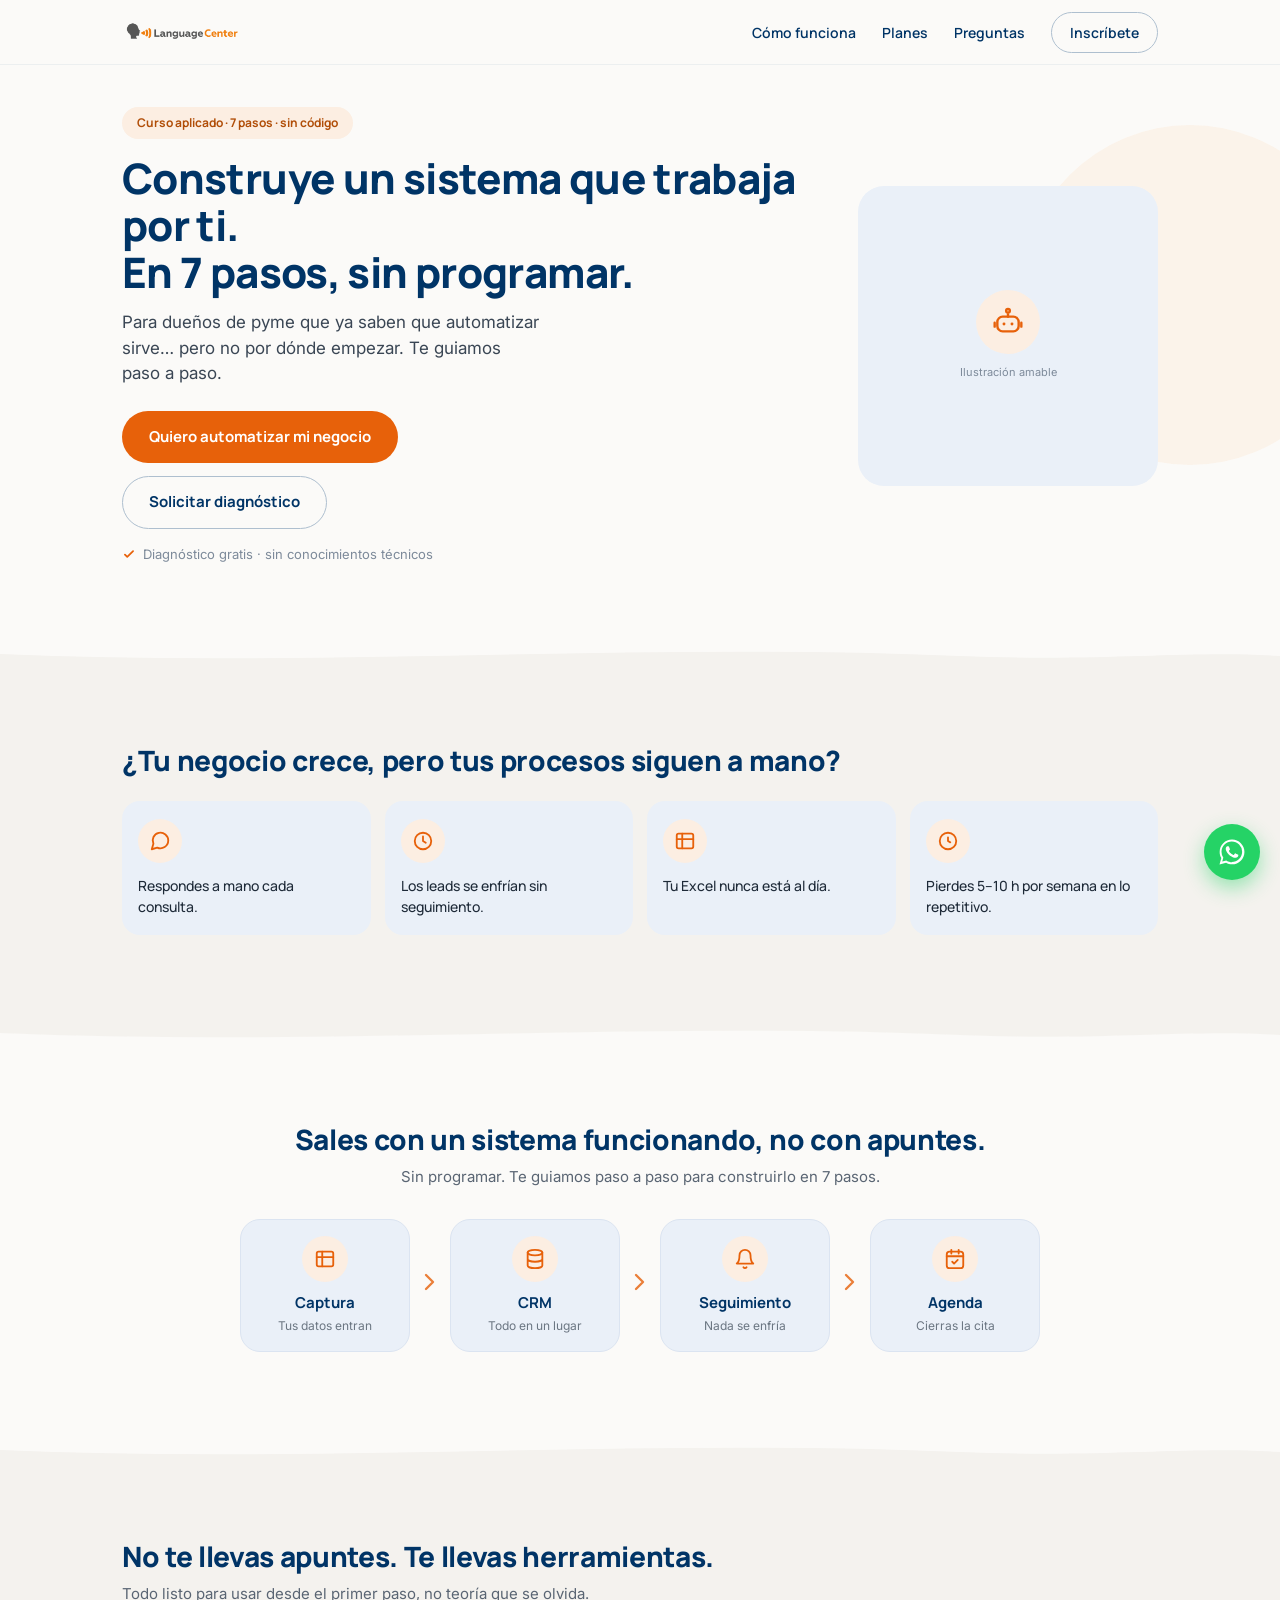
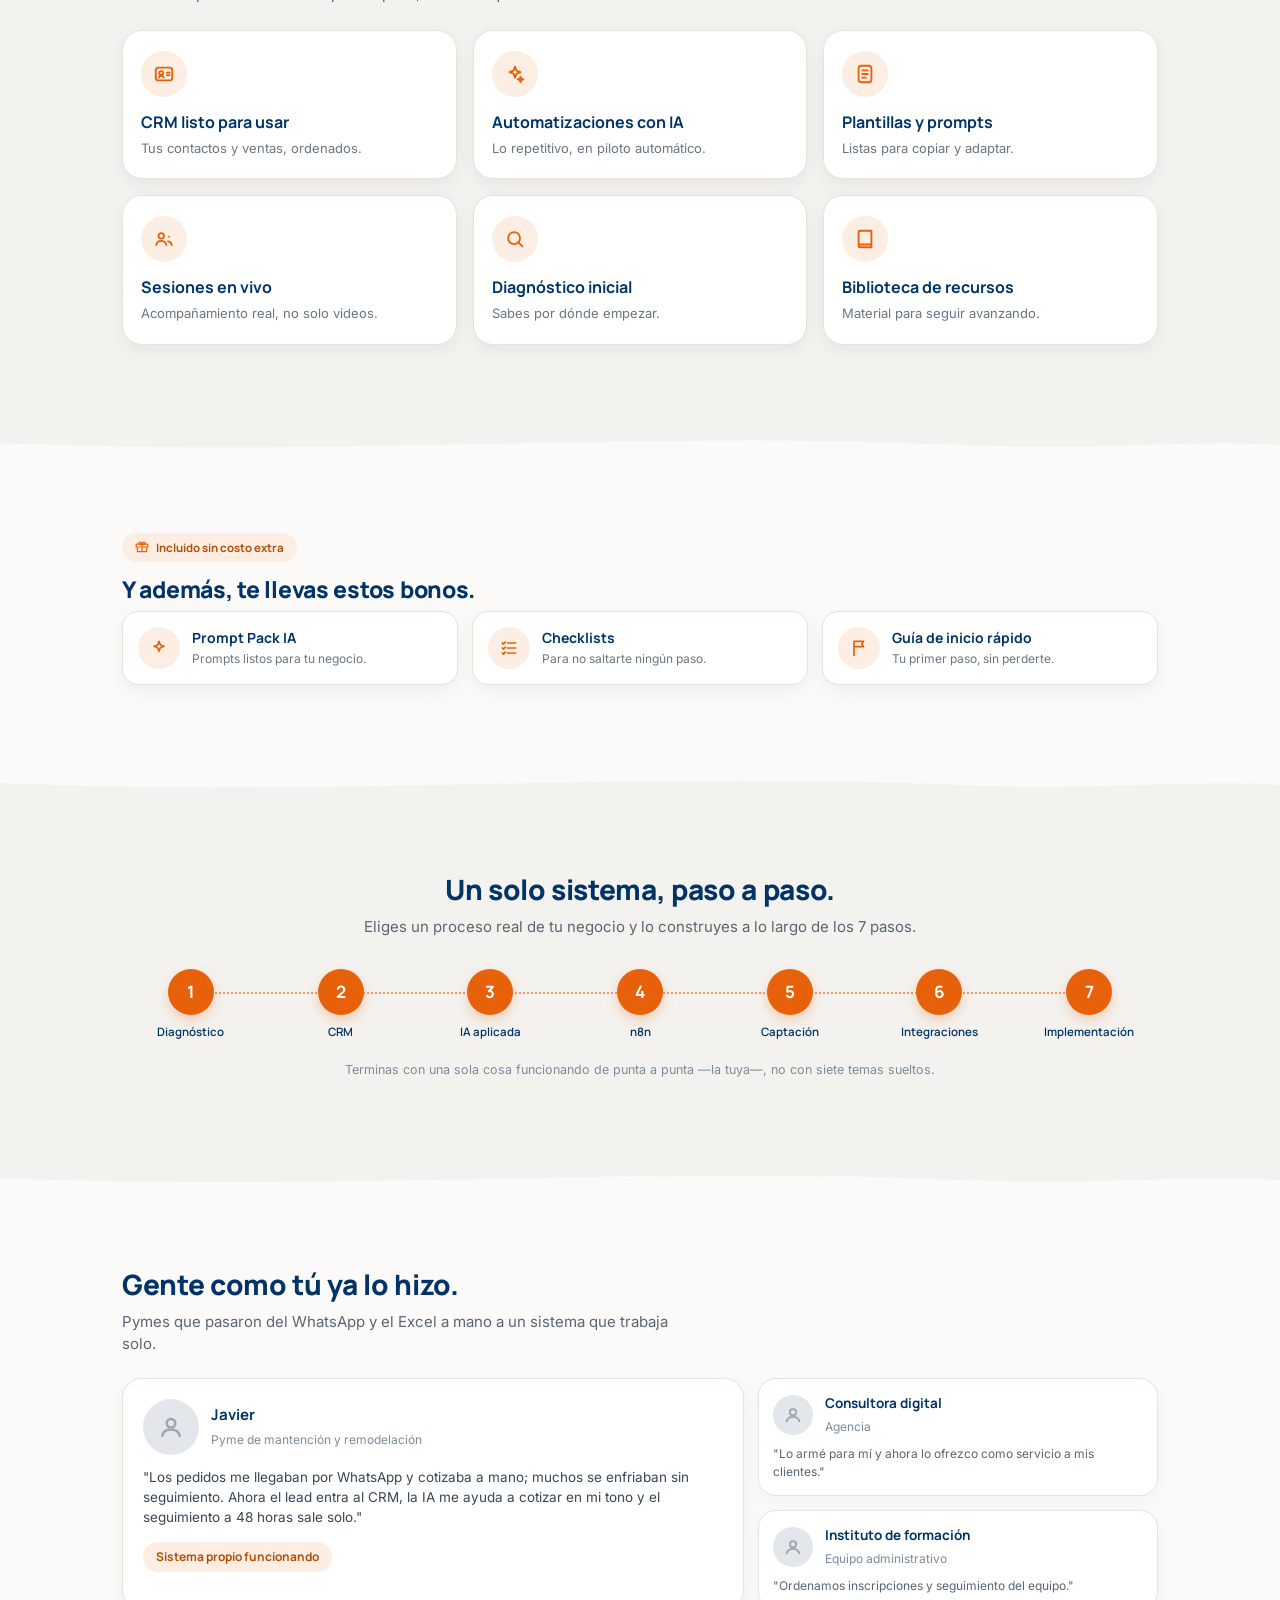
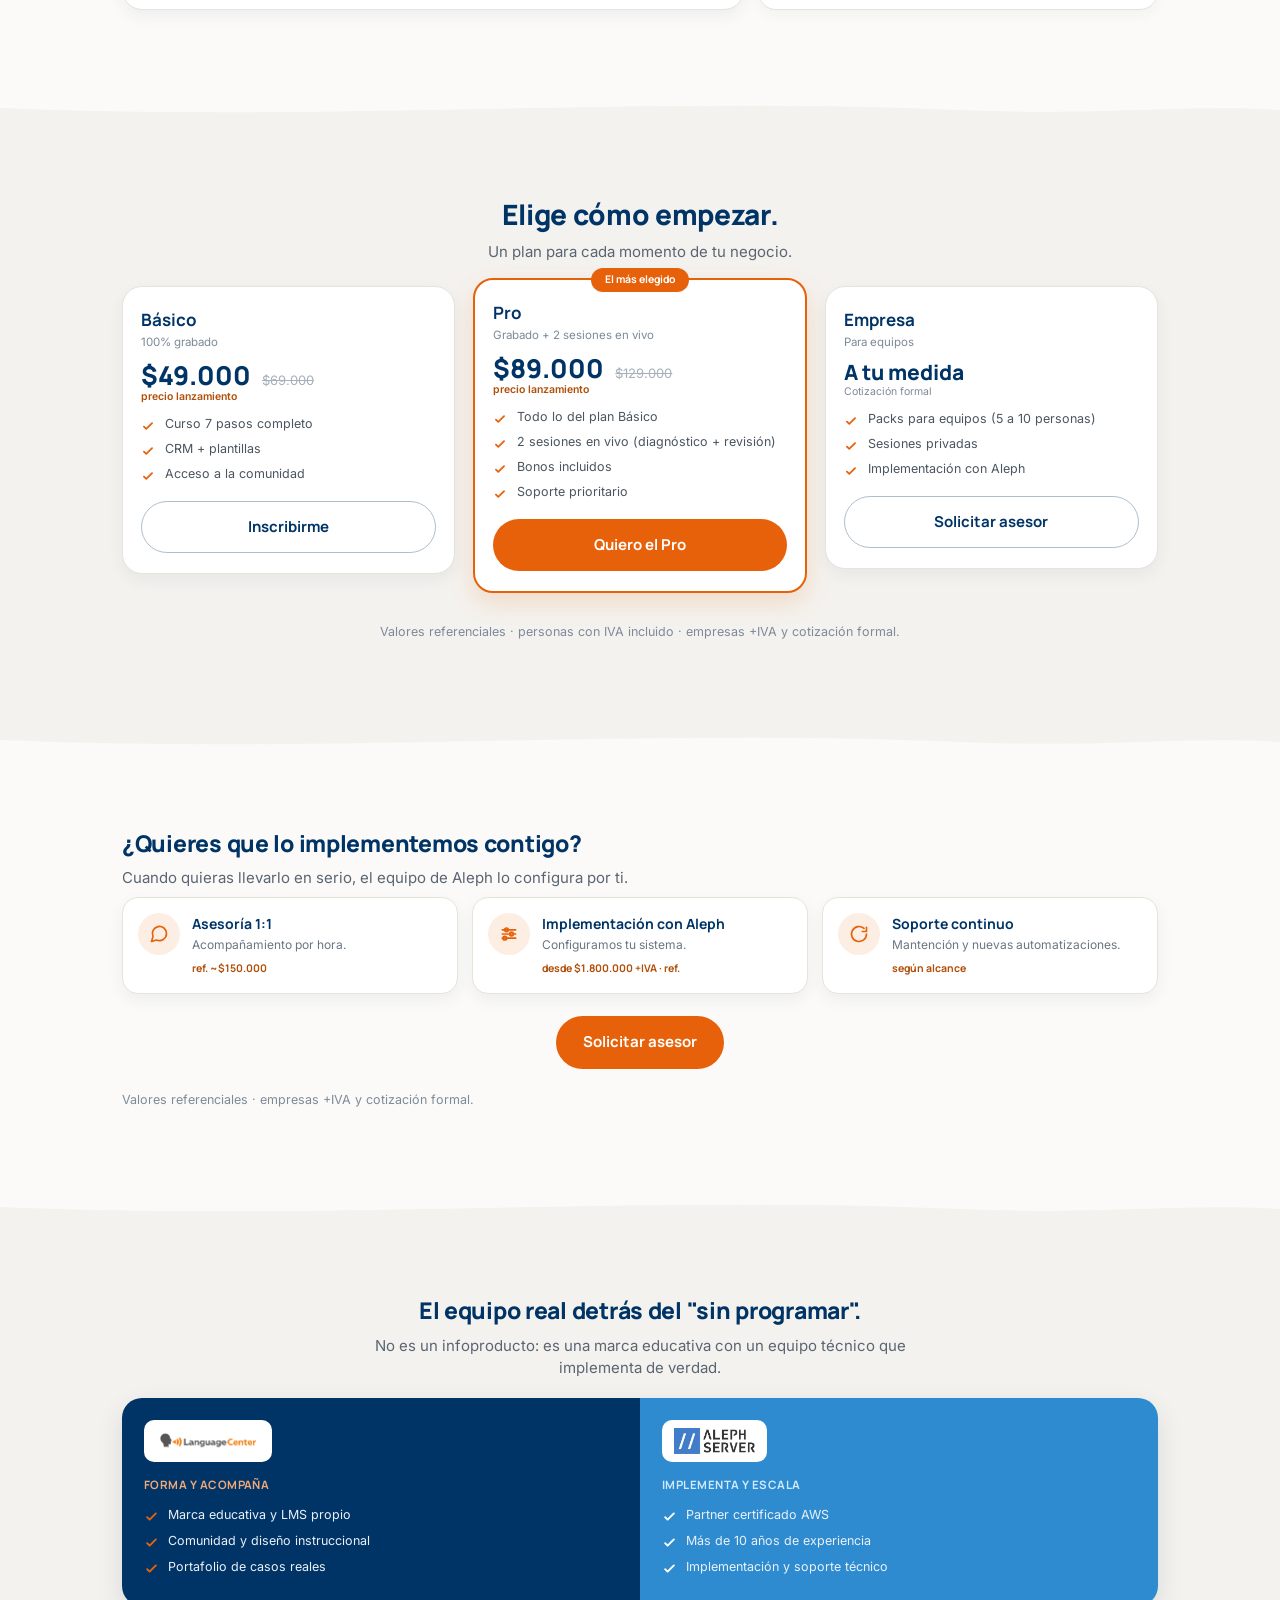
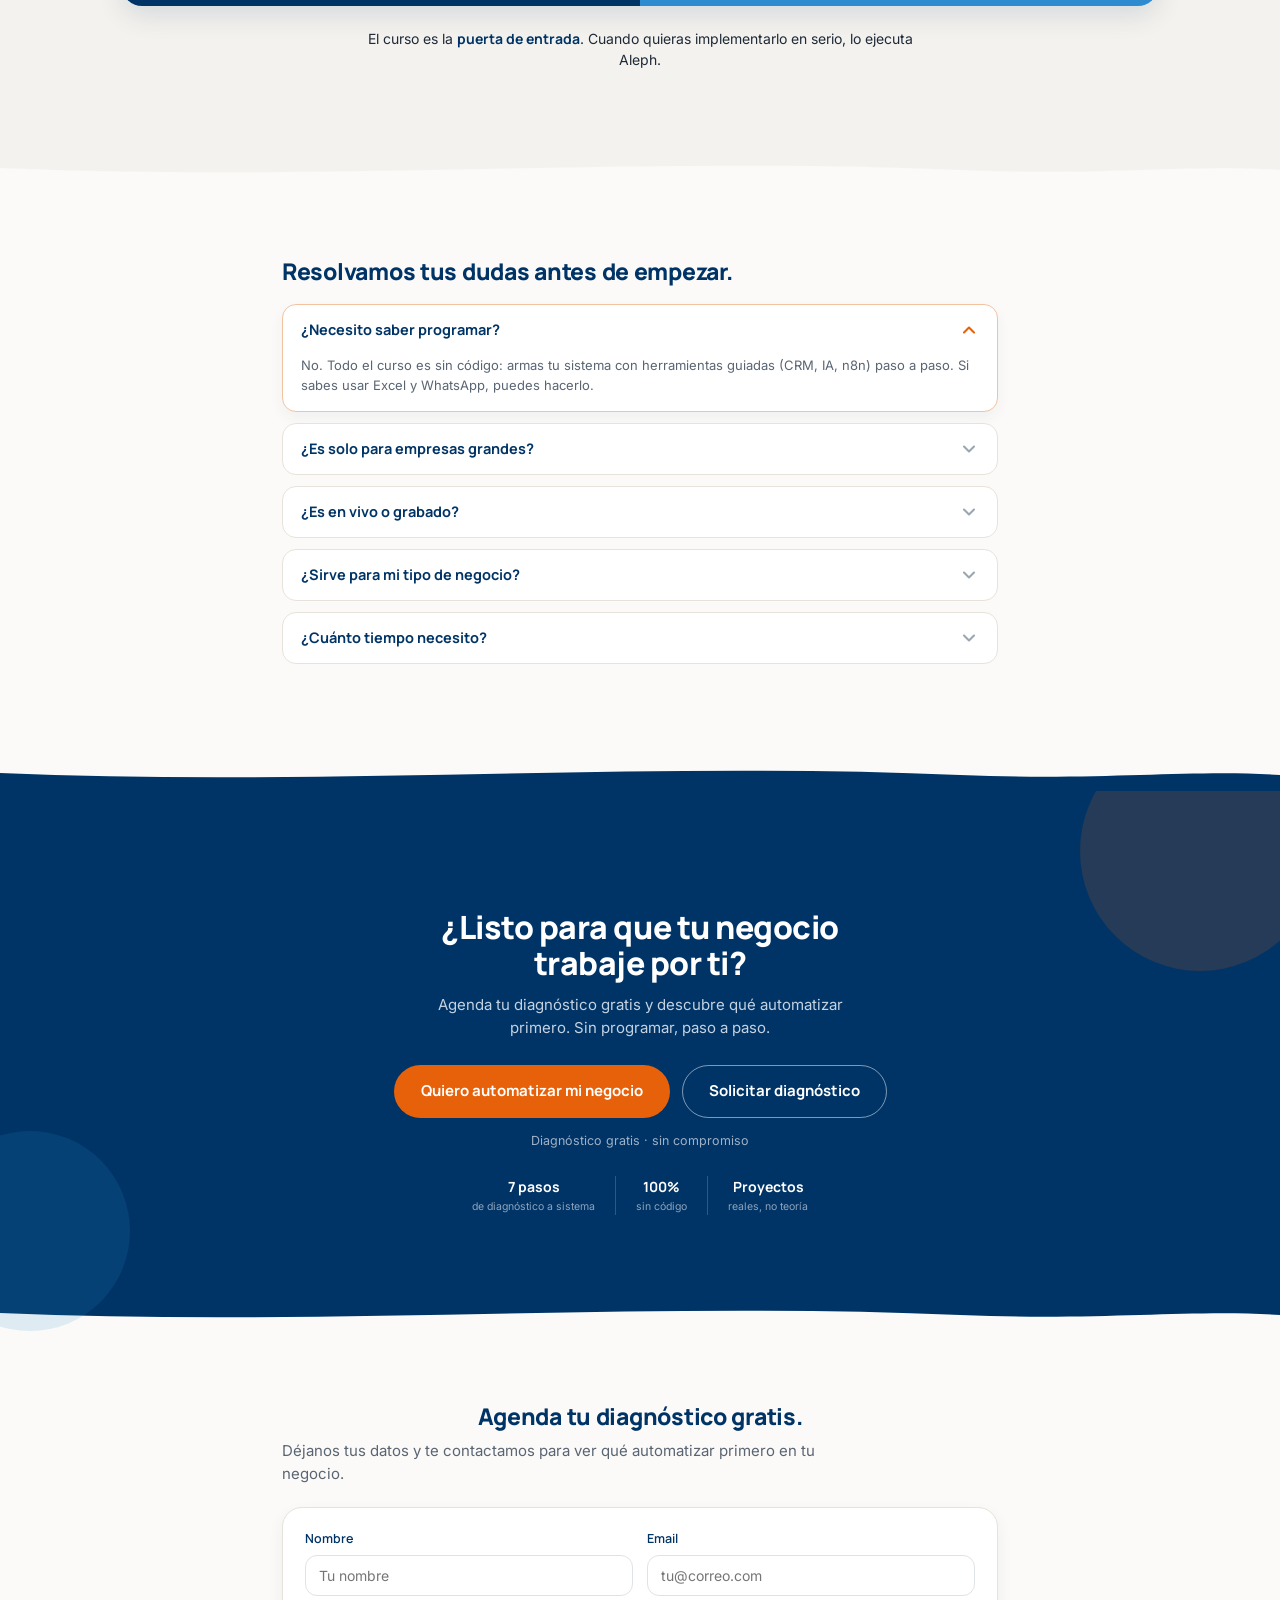
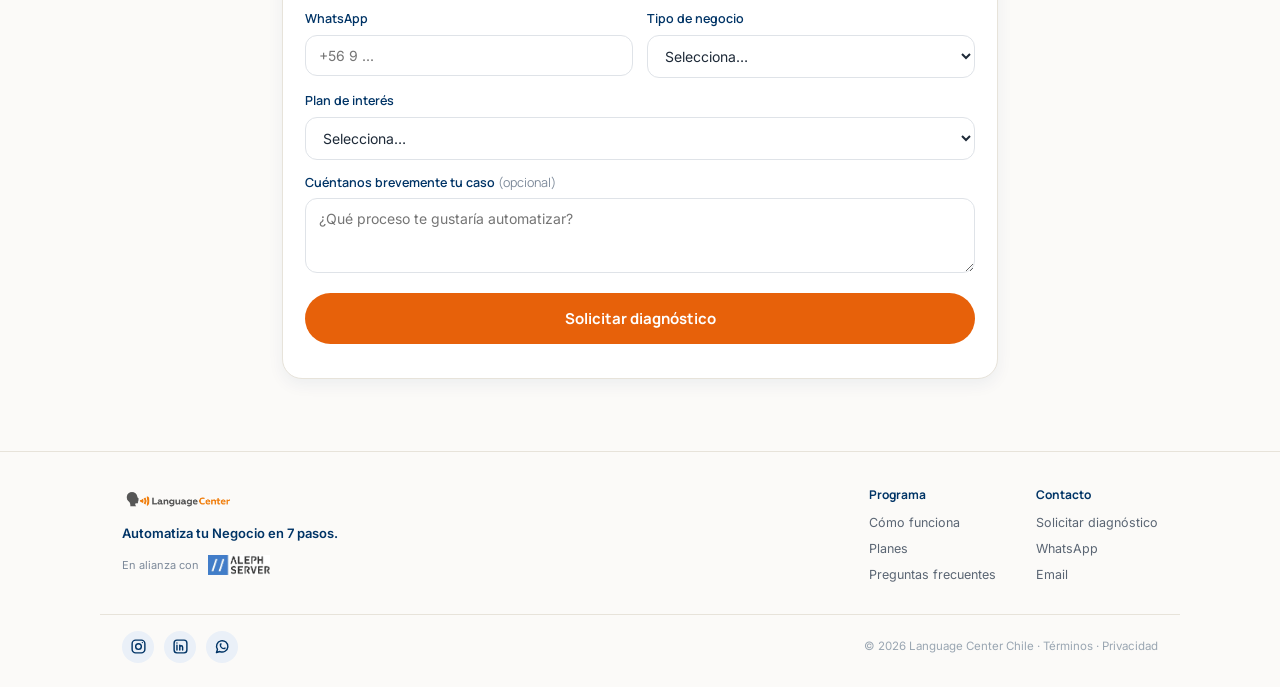
==== index.html @ 4aa6c547 "feat: add lcc automation course landing page Adds all required files for the static GitHub Pages-com" ====
<!DOCTYPE html>
<html lang="es">
<head>
<meta charset="UTF-8">
<meta name="viewport" content="width=device-width, initial-scale=1.0">
<title>Automatiza tu Negocio en 7 pasos · Language Center Chile</title>
<meta name="description" content="Construye un sistema que trabaja por ti. En 7 pasos, sin programar. Curso aplicado de automatización para dueños de pyme, en alianza con Aleph Server.">
<link rel="preconnect" href="https://fonts.googleapis.com">
<link rel="preconnect" href="https://fonts.gstatic.com" crossorigin>
<link href="https://fonts.googleapis.com/css2?family=Manrope:wght@500;600;700;800&family=Inter:wght@400;500;600&display=swap" rel="stylesheet">
<link rel="stylesheet" href="styles.css">
</head>
<body>

<!-- ============ HEADER / NAV ============ -->
<header class="site-header" id="inicio">
  <div class="container nav">
    <a class="nav__logo" href="#inicio" aria-label="Language Center Chile - inicio">
      <img src="assets/logo-lc.png" alt="Language Center Chile">
    </a>
    <button class="nav__toggle" aria-label="Abrir menú" aria-expanded="false" aria-controls="nav-menu">
      <span></span><span></span><span></span>
    </button>
    <nav class="nav__menu" id="nav-menu">
      <a href="#como-funciona">Cómo funciona</a>
      <a href="#planes">Planes</a>
      <a href="#faq">Preguntas</a>
      <a class="btn btn--ghost btn--sm" href="#diagnostico">Inscríbete</a>
    </nav>
  </div>
</header>

<main>

<!-- ============ HERO ============ -->
<section class="hero">
  <span class="blob blob--hero" aria-hidden="true"></span>
  <div class="container hero__grid">
    <div class="hero__copy">
      <span class="eyebrow">Curso aplicado · 7 pasos · sin código</span>
      <h1>Construye un sistema que trabaja por ti.<br>En 7 pasos, sin programar.</h1>
      <p class="lead">Para dueños de pyme que ya saben que automatizar sirve… pero no por dónde empezar. Te guiamos paso a paso.</p>
      <div class="hero__cta">
        <a class="btn btn--primary" href="#diagnostico">Quiero automatizar mi negocio</a>
        <a class="btn btn--ghost" href="#diagnostico">Solicitar diagnóstico</a>
      </div>
      <p class="microcopy"><svg class="ico-check" viewBox="0 0 24 24" aria-hidden="true"><path d="M5 13l4 4L19 7"/></svg>Diagnóstico gratis · sin conocimientos técnicos</p>
    </div>
    <div class="hero__media" aria-hidden="true">
      <div class="hero__illu">
        <span class="hero__illu-ico">
          <svg viewBox="0 0 24 24"><rect x="4" y="8" width="16" height="11" rx="4"/><path d="M12 8V5M12 5a1.4 1.4 0 1 0 0-2.8A1.4 1.4 0 0 0 12 5Z"/><circle cx="9" cy="13.5" r="1.1"/><circle cx="15" cy="13.5" r="1.1"/><path d="M2 12.5v3M22 12.5v3"/></svg>
        </span>
        <span class="hero__illu-label">Ilustración amable</span>
      </div>
    </div>
  </div>
  <div class="wave"><svg viewBox="0 0 1440 44" preserveAspectRatio="none" aria-hidden="true"><path d="M0,26 C360,40 720,14 1080,28 C1240,34 1340,22 1440,28 L1440,44 L0,44 Z" fill="var(--sand)"/></svg></div>
</section>

<!-- ============ DOLOR ============ -->
<section class="section section--sand">
  <div class="container">
    <h2 class="section__title">¿Tu negocio crece, pero tus procesos siguen a mano?</h2>
    <div class="pain-grid">
      <article class="pain-card"><span class="ico-circle"><svg viewBox="0 0 24 24"><path d="M21 11.5a8.5 8.5 0 0 1-12 7.7L3 21l1.8-6A8.5 8.5 0 1 1 21 11.5Z"/></svg></span><p>Respondes a mano cada consulta.</p></article>
      <article class="pain-card"><span class="ico-circle"><svg viewBox="0 0 24 24"><circle cx="12" cy="12" r="9"/><path d="M12 7v5l3 2"/></svg></span><p>Los leads se enfrían sin seguimiento.</p></article>
      <article class="pain-card"><span class="ico-circle"><svg viewBox="0 0 24 24"><rect x="3" y="4" width="18" height="16" rx="2"/><path d="M3 10h18M9 4v16"/></svg></span><p>Tu Excel nunca está al día.</p></article>
      <article class="pain-card"><span class="ico-circle"><svg viewBox="0 0 24 24"><circle cx="12" cy="12" r="9"/><path d="M12 8v4l2.5 1.5"/></svg></span><p>Pierdes 5–10 h por semana en lo repetitivo.</p></article>
    </div>
  </div>
  <div class="wave"><svg viewBox="0 0 1440 44" preserveAspectRatio="none" aria-hidden="true"><path d="M0,26 C360,40 720,14 1080,28 C1240,34 1340,22 1440,28 L1440,44 L0,44 Z" fill="var(--cream)"/></svg></div>
</section>

<!-- ============ SOLUCION ============ -->
<section class="section section--cream center" id="como-funciona">
  <div class="container">
    <h2 class="section__title">Sales con un sistema funcionando, no con apuntes.</h2>
    <p class="section__sub">Sin programar. Te guiamos paso a paso para construirlo en 7 pasos.</p>
    <ol class="flow">
      <li class="flow__node"><span class="ico-circle"><svg viewBox="0 0 24 24"><rect x="3" y="4" width="18" height="16" rx="2"/><path d="M3 10h18M9 4v16"/></svg></span><span class="flow__nm">Captura</span><span class="flow__ds">Tus datos entran</span></li>
      <li class="flow__arrow" aria-hidden="true"><svg viewBox="0 0 24 24"><path d="M8 5l7 7-7 7"/></svg></li>
      <li class="flow__node"><span class="ico-circle"><svg viewBox="0 0 24 24"><ellipse cx="12" cy="5" rx="8" ry="3"/><path d="M4 5v14c0 1.7 3.6 3 8 3s8-1.3 8-3V5M4 12c0 1.7 3.6 3 8 3s8-1.3 8-3"/></svg></span><span class="flow__nm">CRM</span><span class="flow__ds">Todo en un lugar</span></li>
      <li class="flow__arrow" aria-hidden="true"><svg viewBox="0 0 24 24"><path d="M8 5l7 7-7 7"/></svg></li>
      <li class="flow__node"><span class="ico-circle"><svg viewBox="0 0 24 24"><path d="M18 8a6 6 0 0 0-12 0c0 7-3 9-3 9h18s-3-2-3-9M13.7 21a2 2 0 0 1-3.4 0"/></svg></span><span class="flow__nm">Seguimiento</span><span class="flow__ds">Nada se enfría</span></li>
      <li class="flow__arrow" aria-hidden="true"><svg viewBox="0 0 24 24"><path d="M8 5l7 7-7 7"/></svg></li>
      <li class="flow__node"><span class="ico-circle"><svg viewBox="0 0 24 24"><rect x="3" y="4" width="18" height="18" rx="3"/><path d="M3 9h18M8 2v4M16 2v4M9 15l2 2 4-4"/></svg></span><span class="flow__nm">Agenda</span><span class="flow__ds">Cierras la cita</span></li>
    </ol>
  </div>
  <div class="wave"><svg viewBox="0 0 1440 44" preserveAspectRatio="none" aria-hidden="true"><path d="M0,26 C360,40 720,14 1080,28 C1240,34 1340,22 1440,28 L1440,44 L0,44 Z" fill="var(--sand)"/></svg></div>
</section>

<!-- ============ QUE RECIBES ============ -->
<section class="section section--sand">
  <div class="container">
    <h2 class="section__title">No te llevas apuntes. Te llevas herramientas.</h2>
    <p class="section__sub">Todo listo para usar desde el primer paso, no teoría que se olvida.</p>
    <div class="cards-3">
      <article class="card"><span class="ico-circle"><svg viewBox="0 0 24 24"><rect x="3" y="5" width="18" height="14" rx="3"/><circle cx="9" cy="11" r="2.2"/><path d="M6.2 16c.4-1.4 1.6-2.1 2.8-2.1s2.4.7 2.8 2.1M15 10.5h3.2M15 13.2h3.2"/></svg></span><h3>CRM listo para usar</h3><p>Tus contactos y ventas, ordenados.</p></article>
      <article class="card"><span class="ico-circle"><svg viewBox="0 0 24 24"><path d="M12 4l1.6 4.4L18 10l-4.4 1.6L12 16l-1.6-4.4L6 10l4.4-1.6z"/><path d="M18 15l.8 2L21 17.8l-2.2.8L18 21l-.8-2.4L15 17.8l2.2-.8z"/></svg></span><h3>Automatizaciones con IA</h3><p>Lo repetitivo, en piloto automático.</p></article>
      <article class="card"><span class="ico-circle"><svg viewBox="0 0 24 24"><rect x="5" y="3" width="14" height="18" rx="3"/><path d="M9 8h6M9 12h6M9 16h4"/></svg></span><h3>Plantillas y prompts</h3><p>Listas para copiar y adaptar.</p></article>
      <article class="card"><span class="ico-circle"><svg viewBox="0 0 24 24"><circle cx="9" cy="8.5" r="3"/><path d="M3.5 18.5c.6-3 3-4.5 5.5-4.5s4.9 1.5 5.5 4.5M17.5 9.5a2.2 2.2 0 1 0 0 0M16.5 14.6c2 .3 3.5 1.7 4 4"/></svg></span><h3>Sesiones en vivo</h3><p>Acompañamiento real, no solo videos.</p></article>
      <article class="card"><span class="ico-circle"><svg viewBox="0 0 24 24"><circle cx="11" cy="11" r="6.5"/><path d="M20 20l-4.2-4.2"/></svg></span><h3>Diagnóstico inicial</h3><p>Sabes por dónde empezar.</p></article>
      <article class="card"><span class="ico-circle"><svg viewBox="0 0 24 24"><path d="M5 4.5A1.5 1.5 0 0 1 6.5 3H19v15H6.5A1.5 1.5 0 0 0 5 19.5zM5 19.5A1.5 1.5 0 0 1 6.5 18H19v3H6.5A1.5 1.5 0 0 1 5 19.5z"/></svg></span><h3>Biblioteca de recursos</h3><p>Material para seguir avanzando.</p></article>
    </div>
  </div>
  <div class="wave"><svg viewBox="0 0 1440 44" preserveAspectRatio="none" aria-hidden="true"><path d="M0,26 C360,40 720,14 1080,28 C1240,34 1340,22 1440,28 L1440,44 L0,44 Z" fill="var(--cream)"/></svg></div>
</section>

<!-- ============ BONOS ============ -->
<section class="section section--cream">
  <div class="container">
    <span class="badge"><svg class="ico-gift" viewBox="0 0 24 24" aria-hidden="true"><path d="M20 12v8H4v-8M2 7h20v5H2zM12 7v13M12 7S10.8 3.5 8.8 3.5a2.1 2.1 0 0 0 0 4.5zM12 7s1.2-3.5 3.2-3.5a2.1 2.1 0 0 1 0 4.5z"/></svg>Incluido sin costo extra</span>
    <h2 class="section__title section__title--sm">Y además, te llevas estos bonos.</h2>
    <div class="bonus-grid">
      <article class="bonus"><span class="ico-circle ico-circle--sm"><svg viewBox="0 0 24 24"><path d="M12 4l1.6 4.4L18 10l-4.4 1.6L12 16l-1.6-4.4L6 10l4.4-1.6z"/></svg></span><div><h3>Prompt Pack IA</h3><p>Prompts listos para tu negocio.</p></div></article>
      <article class="bonus"><span class="ico-circle ico-circle--sm"><svg viewBox="0 0 24 24"><path d="M10 6h10M10 12h10M10 18h10M4 6l1.3 1.3L7.5 5M4 12l1.3 1.3L7.5 11M4 18l1.3 1.3L7.5 17"/></svg></span><div><h3>Checklists</h3><p>Para no saltarte ningún paso.</p></div></article>
      <article class="bonus"><span class="ico-circle ico-circle--sm"><svg viewBox="0 0 24 24"><path d="M6 21V4M6 4h11.5l-2.2 3.2 2.2 3.2H6"/></svg></span><div><h3>Guía de inicio rápido</h3><p>Tu primer paso, sin perderte.</p></div></article>
    </div>
  </div>
  <div class="wave"><svg viewBox="0 0 1440 44" preserveAspectRatio="none" aria-hidden="true"><path d="M0,26 C360,40 720,14 1080,28 C1240,34 1340,22 1440,28 L1440,44 L0,44 Z" fill="var(--sand)"/></svg></div>
</section>

<!-- ============ 7 PASOS ============ -->
<section class="section section--sand center">
  <div class="container">
    <h2 class="section__title">Un solo sistema, paso a paso.</h2>
    <p class="section__sub">Eliges un proceso real de tu negocio y lo construyes a lo largo de los 7 pasos.</p>
    <ol class="steps">
      <li class="step"><span class="step__num">1</span><span class="step__lbl">Diagnóstico</span></li>
      <li class="step"><span class="step__num">2</span><span class="step__lbl">CRM</span></li>
      <li class="step"><span class="step__num">3</span><span class="step__lbl">IA aplicada</span></li>
      <li class="step"><span class="step__num">4</span><span class="step__lbl">n8n</span></li>
      <li class="step"><span class="step__num">5</span><span class="step__lbl">Captación</span></li>
      <li class="step"><span class="step__num">6</span><span class="step__lbl">Integraciones</span></li>
      <li class="step"><span class="step__num">7</span><span class="step__lbl">Implementación</span></li>
    </ol>
    <p class="section__note">Terminas con una sola cosa funcionando de punta a punta —la tuya—, no con siete temas sueltos.</p>
  </div>
  <div class="wave"><svg viewBox="0 0 1440 44" preserveAspectRatio="none" aria-hidden="true"><path d="M0,26 C360,40 720,14 1080,28 C1240,34 1340,22 1440,28 L1440,44 L0,44 Z" fill="var(--cream)"/></svg></div>
</section>

<!-- ============ CASO REAL ============ -->
<section class="section section--cream">
  <div class="container">
    <h2 class="section__title">Gente como tú ya lo hizo.</h2>
    <p class="section__sub">Pymes que pasaron del WhatsApp y el Excel a mano a un sistema que trabaja solo.</p>
    <div class="case">
      <figure class="case__feat">
        <div class="case__head"><span class="avatar"><svg viewBox="0 0 24 24"><circle cx="12" cy="9" r="3.4"/><path d="M5 19c.8-3.2 3.6-5 7-5s6.2 1.8 7 5"/></svg></span><figcaption><strong>Javier</strong><span>Pyme de mantención y remodelación</span></figcaption></div>
        <blockquote>"Los pedidos me llegaban por WhatsApp y cotizaba a mano; muchos se enfriaban sin seguimiento. Ahora el lead entra al CRM, la IA me ayuda a cotizar en mi tono y el seguimiento a 48 horas sale solo."</blockquote>
        <span class="chip">Sistema propio funcionando</span>
      </figure>
      <div class="case__side">
        <figure class="case__tc"><div class="case__head"><span class="avatar avatar--sm"><svg viewBox="0 0 24 24"><circle cx="12" cy="9" r="3.4"/><path d="M5 19c.8-3.2 3.6-5 7-5s6.2 1.8 7 5"/></svg></span><figcaption><strong>Consultora digital</strong><span>Agencia</span></figcaption></div><blockquote>"Lo armé para mí y ahora lo ofrezco como servicio a mis clientes."</blockquote></figure>
        <figure class="case__tc"><div class="case__head"><span class="avatar avatar--sm"><svg viewBox="0 0 24 24"><circle cx="12" cy="9" r="3.4"/><path d="M5 19c.8-3.2 3.6-5 7-5s6.2 1.8 7 5"/></svg></span><figcaption><strong>Instituto de formación</strong><span>Equipo administrativo</span></figcaption></div><blockquote>"Ordenamos inscripciones y seguimiento del equipo."</blockquote></figure>
      </div>
    </div>
  </div>
  <div class="wave"><svg viewBox="0 0 1440 44" preserveAspectRatio="none" aria-hidden="true"><path d="M0,26 C360,40 720,14 1080,28 C1240,34 1340,22 1440,28 L1440,44 L0,44 Z" fill="var(--sand)"/></svg></div>
</section>

<!-- ============ PLANES ============ -->
<section class="section section--sand center" id="planes">
  <div class="container">
    <h2 class="section__title">Elige cómo empezar.</h2>
    <p class="section__sub">Un plan para cada momento de tu negocio.</p>
    <div class="plans">
      <article class="plan">
        <h3 class="plan__nm">Básico</h3><p class="plan__mod">100% grabado</p>
        <p class="plan__price">$49.000 <s>$69.000</s><small>precio lanzamiento</small></p>
        <ul class="plan__feats">
          <li>Curso 7 pasos completo</li><li>CRM + plantillas</li><li>Acceso a la comunidad</li>
        </ul>
        <a class="btn btn--ghost btn--block" href="#diagnostico">Inscribirme</a>
      </article>
      <article class="plan plan--pro">
        <span class="plan__promo">El más elegido</span>
        <h3 class="plan__nm">Pro</h3><p class="plan__mod">Grabado + 2 sesiones en vivo</p>
        <p class="plan__price">$89.000 <s>$129.000</s><small>precio lanzamiento</small></p>
        <ul class="plan__feats">
          <li>Todo lo del plan Básico</li><li>2 sesiones en vivo (diagnóstico + revisión)</li><li>Bonos incluidos</li><li>Soporte prioritario</li>
        </ul>
        <a class="btn btn--primary btn--block" href="#diagnostico">Quiero el Pro</a>
      </article>
      <article class="plan">
        <h3 class="plan__nm">Empresa</h3><p class="plan__mod">Para equipos</p>
        <p class="plan__price plan__price--custom">A tu medida<small>Cotización formal</small></p>
        <ul class="plan__feats">
          <li>Packs para equipos (5 a 10 personas)</li><li>Sesiones privadas</li><li>Implementación con Aleph</li>
        </ul>
        <a class="btn btn--ghost btn--block" href="#diagnostico">Solicitar asesor</a>
      </article>
    </div>
    <p class="section__note">Valores referenciales · personas con IVA incluido · empresas +IVA y cotización formal.</p>
  </div>
  <div class="wave"><svg viewBox="0 0 1440 44" preserveAspectRatio="none" aria-hidden="true"><path d="M0,26 C360,40 720,14 1080,28 C1240,34 1340,22 1440,28 L1440,44 L0,44 Z" fill="var(--cream)"/></svg></div>
</section>

<!-- ============ SERVICIOS / B2B ============ -->
<section class="section section--cream">
  <div class="container">
    <h2 class="section__title section__title--sm">¿Quieres que lo implementemos contigo?</h2>
    <p class="section__sub left">Cuando quieras llevarlo en serio, el equipo de Aleph lo configura por ti.</p>
    <div class="svc-grid">
      <article class="bonus"><span class="ico-circle ico-circle--sm"><svg viewBox="0 0 24 24"><path d="M21 11.5a8.5 8.5 0 0 1-12 7.7L3 21l1.8-6A8.5 8.5 0 1 1 21 11.5Z"/></svg></span><div><h3>Asesoría 1:1</h3><p>Acompañamiento por hora.</p><span class="price-ref">ref. ~$150.000</span></div></article>
      <article class="bonus"><span class="ico-circle ico-circle--sm"><svg viewBox="0 0 24 24"><path d="M4 7h16M4 12h16M4 17h16"/><circle cx="9" cy="7" r="2.2"/><circle cx="15" cy="12" r="2.2"/><circle cx="7" cy="17" r="2.2"/></svg></span><div><h3>Implementación con Aleph</h3><p>Configuramos tu sistema.</p><span class="price-ref">desde $1.800.000 +IVA · ref.</span></div></article>
      <article class="bonus"><span class="ico-circle ico-circle--sm"><svg viewBox="0 0 24 24"><path d="M21 12a9 9 0 1 1-3-6.7M21 4v5h-5"/></svg></span><div><h3>Soporte continuo</h3><p>Mantención y nuevas automatizaciones.</p><span class="price-ref">según alcance</span></div></article>
    </div>
    <div class="center"><a class="btn btn--primary" href="#diagnostico">Solicitar asesor</a></div>
    <p class="section__note">Valores referenciales · empresas +IVA y cotización formal.</p>
  </div>
  <div class="wave"><svg viewBox="0 0 1440 44" preserveAspectRatio="none" aria-hidden="true"><path d="M0,26 C360,40 720,14 1080,28 C1240,34 1340,22 1440,28 L1440,44 L0,44 Z" fill="var(--sand)"/></svg></div>
</section>

<!-- ============ RESPALDO ============ -->
<section class="section section--sand center">
  <div class="container">
    <h2 class="section__title section__title--sm">El equipo real detrás del "sin programar".</h2>
    <p class="section__sub">No es un infoproducto: es una marca educativa con un equipo técnico que implementa de verdad.</p>
    <div class="backers">
      <div class="backer backer--lcc">
        <span class="backer__chip"><img src="assets/logo-lc.png" alt="Language Center Chile"></span>
        <p class="backer__role">Forma y acompaña</p>
        <ul class="backer__list">
          <li>Marca educativa y LMS propio</li><li>Comunidad y diseño instruccional</li><li>Portafolio de casos reales</li>
        </ul>
      </div>
      <div class="backer backer--aleph">
        <span class="backer__chip"><img src="assets/logo-aleph.png" alt="Aleph Server"></span>
        <p class="backer__role backer__role--light">Implementa y escala</p>
        <ul class="backer__list backer__list--light">
          <li>Partner certificado AWS</li><li>Más de 10 años de experiencia</li><li>Implementación y soporte técnico</li>
        </ul>
      </div>
    </div>
    <p class="section__note section__note--lg">El curso es la <strong>puerta de entrada</strong>. Cuando quieras implementarlo en serio, lo ejecuta Aleph.</p>
  </div>
  <div class="wave"><svg viewBox="0 0 1440 44" preserveAspectRatio="none" aria-hidden="true"><path d="M0,26 C360,40 720,14 1080,28 C1240,34 1340,22 1440,28 L1440,44 L0,44 Z" fill="var(--cream)"/></svg></div>
</section>

<!-- ============ FAQ ============ -->
<section class="section section--cream" id="faq">
  <div class="container container--narrow">
    <h2 class="section__title section__title--sm">Resolvamos tus dudas antes de empezar.</h2>
    <div class="faq">
      <div class="faq__item is-open">
        <button class="faq__q" aria-expanded="true"><span>¿Necesito saber programar?</span><svg class="faq__chev" viewBox="0 0 24 24" aria-hidden="true"><path d="M6 9l6 6 6-6"/></svg></button>
        <div class="faq__a"><p>No. Todo el curso es sin código: armas tu sistema con herramientas guiadas (CRM, IA, n8n) paso a paso. Si sabes usar Excel y WhatsApp, puedes hacerlo.</p></div>
      </div>
      <div class="faq__item">
        <button class="faq__q" aria-expanded="false"><span>¿Es solo para empresas grandes?</span><svg class="faq__chev" viewBox="0 0 24 24" aria-hidden="true"><path d="M6 9l6 6 6-6"/></svg></button>
        <div class="faq__a"><p>No. Está pensado para dueños de pyme y emprendedores. Las empresas con equipo tienen además planes a medida.</p></div>
      </div>
      <div class="faq__item">
        <button class="faq__q" aria-expanded="false"><span>¿Es en vivo o grabado?</span><svg class="faq__chev" viewBox="0 0 24 24" aria-hidden="true"><path d="M6 9l6 6 6-6"/></svg></button>
        <div class="faq__a"><p>El plan Básico es 100% grabado. El plan Pro suma 2 sesiones en vivo: una de diagnóstico y otra de revisión.</p></div>
      </div>
      <div class="faq__item">
        <button class="faq__q" aria-expanded="false"><span>¿Sirve para mi tipo de negocio?</span><svg class="faq__chev" viewBox="0 0 24 24" aria-hidden="true"><path d="M6 9l6 6 6-6"/></svg></button>
        <div class="faq__a"><p>Sí. Eliges un proceso real de tu negocio en el primer paso y construyes la automatización sobre ese caso.</p></div>
      </div>
      <div class="faq__item">
        <button class="faq__q" aria-expanded="false"><span>¿Cuánto tiempo necesito?</span><svg class="faq__chev" viewBox="0 0 24 24" aria-hidden="true"><path d="M6 9l6 6 6-6"/></svg></button>
        <div class="faq__a"><p>Avanzas a tu ritmo, paso a paso. Cada paso suma sobre el anterior hasta dejar tu sistema funcionando.</p></div>
      </div>
    </div>
  </div>
  <div class="wave"><svg viewBox="0 0 1440 44" preserveAspectRatio="none" aria-hidden="true"><path d="M0,26 C360,40 720,14 1080,28 C1240,34 1340,22 1440,28 L1440,44 L0,44 Z" fill="var(--navy)"/></svg></div>
</section>

<!-- ============ CTA FINAL ============ -->
<section class="section section--navy center cta-final">
  <span class="blob blob--org" aria-hidden="true"></span>
  <span class="blob blob--blue" aria-hidden="true"></span>
  <div class="container">
    <h2 class="cta-final__title">¿Listo para que tu negocio<br>trabaje por ti?</h2>
    <p class="cta-final__sub">Agenda tu diagnóstico gratis y descubre qué automatizar primero. Sin programar, paso a paso.</p>
    <div class="cta-final__btns">
      <a class="btn btn--primary" href="#diagnostico">Quiero automatizar mi negocio</a>
      <a class="btn btn--ghost-light" href="#diagnostico">Solicitar diagnóstico</a>
    </div>
    <p class="cta-final__micro">Diagnóstico gratis · sin compromiso</p>
    <ul class="stats">
      <li><strong>7 pasos</strong><span>de diagnóstico a sistema</span></li>
      <li><strong>100%</strong><span>sin código</span></li>
      <li><strong>Proyectos</strong><span>reales, no teoría</span></li>
    </ul>
  </div>
  <div class="wave"><svg viewBox="0 0 1440 44" preserveAspectRatio="none" aria-hidden="true"><path d="M0,26 C360,40 720,14 1080,28 C1240,34 1340,22 1440,28 L1440,44 L0,44 Z" fill="var(--cream)"/></svg></div>
</section>

<!-- ============ DIAGNOSTICO (FORM) ============ -->
<section class="section section--cream" id="diagnostico">
  <div class="container container--narrow">
    <h2 class="section__title section__title--sm center">Agenda tu diagnóstico gratis.</h2>
    <p class="section__sub">Déjanos tus datos y te contactamos para ver qué automatizar primero en tu negocio.</p>

    <!-- 
      LEAD FORM — cómo conectar el destino de los leads:
      1) Formspree (más fácil): crea un form en formspree.io y reemplaza la URL del action.
      2) Google Sheet: publica un Apps Script como web app y apunta el action ahí.
      3) n8n: crea un webhook y úsalo como action.
      Mientras no esté conectado, el formulario muestra un aviso (ver script.js).
    -->
    <form class="form" id="lead-form" action="https://formspree.io/f/REEMPLAZAR_ID" method="POST" novalidate>
      <div class="form__row">
        <label class="field"><span>Nombre</span><input type="text" name="nombre" required autocomplete="name" placeholder="Tu nombre"></label>
        <label class="field"><span>Email</span><input type="email" name="email" required autocomplete="email" placeholder="tu@correo.com"></label>
      </div>
      <div class="form__row">
        <label class="field"><span>WhatsApp</span><input type="tel" name="whatsapp" required autocomplete="tel" placeholder="+56 9 ..."></label>
        <label class="field"><span>Tipo de negocio</span>
          <select name="tipo_negocio">
            <option value="">Selecciona…</option>
            <option>Emprendedor / pyme</option>
            <option>Consultor / agencia</option>
            <option>Instituto / servicios</option>
            <option>Equipo administrativo</option>
            <option>Otro</option>
          </select>
        </label>
      </div>
      <label class="field"><span>Plan de interés</span>
        <select name="plan_interes">
          <option value="">Selecciona…</option>
          <option>Básico</option>
          <option>Pro</option>
          <option>Empresa</option>
          <option>Aún no lo sé</option>
        </select>
      </label>
      <label class="field"><span>Cuéntanos brevemente tu caso <em>(opcional)</em></span><textarea name="mensaje" rows="3" placeholder="¿Qué proceso te gustaría automatizar?"></textarea></label>
      <button type="submit" class="btn btn--primary btn--block">Solicitar diagnóstico</button>
      <p class="form__status" id="form-status" role="status" aria-live="polite"></p>
    </form>
  </div>
</section>

</main>

<!-- ============ FOOTER ============ -->
<footer class="footer">
  <div class="container footer__top">
    <div class="footer__brand">
      <img class="footer__logo" src="assets/logo-lc.png" alt="Language Center Chile">
      <p class="footer__tag"><strong>Automatiza tu Negocio en 7 pasos.</strong></p>
      <p class="footer__ally"><span>En alianza con</span><img src="assets/logo-aleph.png" alt="Aleph Server"></p>
    </div>
    <nav class="footer__links">
      <div><h4>Programa</h4><a href="#como-funciona">Cómo funciona</a><a href="#planes">Planes</a><a href="#faq">Preguntas frecuentes</a></div>
      <div><h4>Contacto</h4><a href="#diagnostico">Solicitar diagnóstico</a><a href="https://wa.me/56962052499" target="_blank" rel="noopener">WhatsApp</a><a href="mailto:contacto@languagecenterchile.com">Email</a></div>
    </nav>
  </div>
  <div class="container footer__bottom">
    <div class="footer__social">
      <a href="#" aria-label="Instagram"><svg viewBox="0 0 24 24"><rect x="3" y="3" width="18" height="18" rx="5"/><circle cx="12" cy="12" r="4"/><circle cx="17.5" cy="6.5" r="1"/></svg></a>
      <a href="#" aria-label="LinkedIn"><svg viewBox="0 0 24 24"><rect x="3" y="3" width="18" height="18" rx="4"/><path d="M7 10v7M7 7v.01M11 17v-4a2 2 0 0 1 4 0v4M11 17v-7"/></svg></a>
      <a href="https://wa.me/56962052499" target="_blank" rel="noopener" aria-label="WhatsApp"><svg viewBox="0 0 24 24"><path d="M3.5 20.5l1.4-4.3A8 8 0 1 1 8.3 19.1z"/><path d="M9 9.5c0 3 2.5 5.5 5.5 5.5M9 9.5c0-.6.5-1 1-1M14.5 15c.6 0 1-.4 1-1"/></svg></a>
    </div>
    <p class="footer__legal">© 2026 Language Center Chile · Términos · Privacidad</p>
  </div>
</footer>

<!-- WhatsApp flotante -->
<a class="wa-float" href="https://wa.me/56962052499" target="_blank" rel="noopener" aria-label="Escríbenos por WhatsApp">
  <svg viewBox="0 0 24 24" aria-hidden="true"><path d="M12.04 2C6.58 2 2.13 6.45 2.13 11.91c0 1.75.46 3.45 1.32 4.95L2 22l5.25-1.38c1.45.79 3.08 1.21 4.79 1.21h.01c5.46 0 9.91-4.45 9.91-9.91 0-2.65-1.03-5.14-2.9-7.01A9.82 9.82 0 0 0 12.04 2zm0 18.13h-.01c-1.52 0-3.01-.41-4.3-1.18l-.31-.18-3.2.84.85-3.12-.2-.32a8.23 8.23 0 0 1-1.26-4.36c0-4.54 3.7-8.24 8.25-8.24 2.2 0 4.27.86 5.83 2.42a8.2 8.2 0 0 1 2.41 5.83c0 4.54-3.7 8.24-8.25 8.24zm4.52-6.16c-.25-.12-1.47-.72-1.69-.81-.23-.08-.39-.12-.56.13-.17.25-.64.8-.79.97-.14.17-.29.18-.54.06-.25-.12-1.05-.39-1.99-1.23-.74-.66-1.23-1.47-1.38-1.72-.14-.25-.02-.38.11-.51.11-.11.25-.29.37-.43.12-.14.17-.25.25-.42.08-.17.04-.31-.02-.43-.06-.12-.56-1.35-.77-1.84-.2-.48-.41-.42-.56-.43h-.48c-.17 0-.43.06-.66.31-.23.25-.86.85-.86 2.07 0 1.22.89 2.4 1.01 2.56.12.17 1.75 2.67 4.25 3.74.59.26 1.05.41 1.41.52.59.19 1.13.16 1.56.1.48-.07 1.47-.6 1.68-1.18.21-.58.21-1.07.14-1.18-.06-.1-.22-.16-.47-.28z"/></svg>
</a>

<script src="script.js"></script>
</body>
</html>
---- styles.css ----
/* =================================================================
   Automatiza tu Negocio en 7 pasos — Language Center Chile
   Hoja de estilos · diseño aprobado, responsive (mobile-first)
   ================================================================= */

:root{
  --navy:#003466;
  --orange:#E7610A;
  --orange-dark:#B14E08;
  --aleph:#2E8BD0;
  --cream:#FBFAF8;
  --sand:#F4F2EE;
  --ink:#1E2A38;
  --muted:#5a6573;
  --soft:#7d8a9a;
  --line:#e7e3da;
  --tint:#FCEEE2;
  --blue-tint:#EAF0F8;
  --wa:#25D366;
  --r-lg:20px;
  --r-md:16px;
  --shadow:0 6px 16px rgba(0,52,102,.06);
  --shadow-lg:0 10px 26px rgba(0,52,102,.12);
}

*{margin:0;padding:0;box-sizing:border-box;}
html{scroll-behavior:smooth;}
body{
  font-family:'Inter',system-ui,sans-serif;
  color:var(--ink);
  background:var(--cream);
  line-height:1.5;
  -webkit-font-smoothing:antialiased;
}
img{max-width:100%;display:block;}
a{color:inherit;}

/* ---------- Layout ---------- */
.container{width:100%;max-width:1080px;margin:0 auto;padding:0 22px;}
.container--narrow{max-width:760px;}
.center{text-align:center;}

.section{position:relative;padding-top:58px;}
.section>.container{padding-bottom:58px;}
.section--cream{background:var(--cream);}
.section--sand{background:var(--sand);}
.section--navy{background:var(--navy);color:#fff;}
section[id]{scroll-margin-top:84px;}

.section__title{
  font-family:'Manrope';font-weight:800;font-size:clamp(22px,4.4vw,28px);
  line-height:1.18;color:var(--navy);letter-spacing:-.012em;
}
.section--cream.center .section__title,.section--sand.center .section__title{margin-left:auto;margin-right:auto;}
.section__title--sm{font-size:clamp(20px,3.8vw,23px);}
.section__sub{color:var(--muted);font-size:clamp(14px,2.6vw,15px);margin-top:10px;max-width:560px;}
.center .section__sub{margin-left:auto;margin-right:auto;}
.section__sub.left{margin-left:0;}
.section__note{color:var(--soft);font-size:12.5px;margin-top:22px;}
.center .section__note{text-align:center;}
.section__note--lg{font-size:14px;color:var(--ink);max-width:560px;margin-left:auto;margin-right:auto;}
.section__note--lg strong{color:var(--navy);font-family:'Manrope';font-weight:700;}

/* ---------- Waves ---------- */
.wave{display:block;line-height:0;font-size:0;}
.wave svg{display:block;width:100%;height:clamp(26px,4vw,44px);}

/* ---------- Blobs ---------- */
.blob{position:absolute;border-radius:50%;z-index:0;pointer-events:none;}
.blob--hero{top:60px;right:-80px;width:min(46vw,340px);height:min(46vw,340px);background:var(--tint);opacity:.6;}
.blob--org{top:-60px;right:-40px;width:240px;height:240px;background:var(--orange);opacity:.16;}
.blob--blue{bottom:0;left:-70px;width:200px;height:200px;background:var(--aleph);opacity:.14;}

/* ---------- Buttons ---------- */
.btn{
  display:inline-flex;align-items:center;justify-content:center;gap:8px;
  font-family:'Manrope';font-weight:700;font-size:15px;
  padding:14px 26px;border-radius:999px;border:1.6px solid transparent;
  text-decoration:none;cursor:pointer;transition:background .18s,border-color .18s,transform .18s;
}
.btn--primary{background:var(--orange);color:#fff;}
.btn--primary:hover{background:#d2570a;transform:translateY(-1px);}
.btn--ghost{background:transparent;color:var(--navy);border-color:#AEBFCF;}
.btn--ghost:hover{border-color:var(--navy);}
.btn--ghost-light{background:transparent;color:#fff;border-color:rgba(255,255,255,.5);}
.btn--ghost-light:hover{border-color:#fff;}
.btn--block{display:flex;width:100%;}
.btn--sm{padding:9px 18px;font-size:13.5px;}

/* ---------- Icons ---------- */
.ico-circle{
  display:inline-flex;align-items:center;justify-content:center;flex:0 0 auto;
  width:46px;height:46px;border-radius:50%;background:var(--tint);
}
.ico-circle--sm{width:42px;height:42px;}
.ico-circle svg{width:22px;height:22px;fill:none;stroke:var(--orange);stroke-width:2;stroke-linecap:round;stroke-linejoin:round;}
.ico-circle--sm svg{width:20px;height:20px;}
.ico-check{width:14px;height:14px;fill:none;stroke:var(--orange);stroke-width:3;stroke-linecap:round;stroke-linejoin:round;}

/* ---------- Header / Nav ---------- */
.site-header{position:sticky;top:0;z-index:50;background:rgba(251,250,248,.92);
  -webkit-backdrop-filter:blur(8px);backdrop-filter:blur(8px);border-bottom:1px solid rgba(0,52,102,.06);}
.nav{display:flex;align-items:center;justify-content:space-between;height:64px;}
.nav__logo img{height:30px;}
.nav__menu{display:flex;align-items:center;gap:26px;}
.nav__menu a{font-family:'Manrope';font-weight:600;font-size:14px;color:var(--navy);text-decoration:none;}
.nav__menu a:hover{color:var(--orange);}
.nav__menu .btn{color:var(--navy);}
.nav__toggle{display:none;flex-direction:column;justify-content:center;gap:5px;width:42px;height:42px;
  background:none;border:none;cursor:pointer;}
.nav__toggle span{display:block;height:2.5px;width:22px;background:var(--navy);border-radius:2px;transition:transform .2s,opacity .2s;}
.nav__toggle[aria-expanded="true"] span:nth-child(1){transform:translateY(7.5px) rotate(45deg);}
.nav__toggle[aria-expanded="true"] span:nth-child(2){opacity:0;}
.nav__toggle[aria-expanded="true"] span:nth-child(3){transform:translateY(-7.5px) rotate(-45deg);}

/* ---------- Hero ---------- */
.hero{position:relative;overflow:hidden;background:var(--cream);padding-top:42px;}
.hero__grid{position:relative;z-index:2;display:flex;flex-direction:column;gap:30px;padding-bottom:52px;}
.eyebrow{display:inline-block;font-family:'Manrope';font-weight:700;font-size:12px;color:var(--orange-dark);
  background:var(--tint);padding:7px 15px;border-radius:999px;margin-bottom:16px;}
.hero h1{font-family:'Manrope';font-weight:800;font-size:clamp(30px,7vw,42px);line-height:1.12;
  color:var(--navy);letter-spacing:-.015em;margin-bottom:14px;}
.lead{font-size:clamp(15px,3vw,17px);color:#3a4654;max-width:420px;margin-bottom:24px;}
.hero__cta{display:flex;flex-direction:column;align-items:flex-start;gap:13px;margin-bottom:16px;}
.microcopy{display:flex;align-items:center;gap:7px;font-size:13px;color:var(--soft);}
.hero__media{position:relative;z-index:2;}
.hero__illu{background:var(--blue-tint);border-radius:26px;min-height:230px;display:flex;
  flex-direction:column;align-items:center;justify-content:center;gap:10px;}
.hero__illu-ico{width:64px;height:64px;border-radius:50%;background:var(--tint);display:flex;align-items:center;justify-content:center;}
.hero__illu-ico svg{width:32px;height:32px;fill:none;stroke:var(--orange);stroke-width:1.8;stroke-linecap:round;stroke-linejoin:round;}
.hero__illu-ico circle{fill:var(--orange);stroke:none;}
.hero__illu-label{font-size:11px;color:var(--soft);}

/* ---------- Dolor ---------- */
.pain-grid{display:grid;grid-template-columns:1fr;gap:14px;margin-top:24px;}
.pain-card{background:var(--blue-tint);border-radius:18px;padding:18px 16px;}
.pain-card .ico-circle{margin-bottom:12px;width:44px;height:44px;}
.pain-card p{font-family:'Manrope';font-weight:500;font-size:14px;color:var(--ink);}

/* ---------- Flow (solución) ---------- */
.flow{list-style:none;display:flex;flex-direction:column;align-items:center;gap:8px;margin-top:30px;}
.flow__node{background:var(--blue-tint);border:1px solid #dbe4f1;border-radius:20px;
  padding:16px 14px;text-align:center;width:170px;}
.flow__node .ico-circle{margin:0 auto 10px;}
.flow__nm{display:block;font-family:'Manrope';font-weight:700;font-size:15px;color:var(--navy);}
.flow__ds{display:block;font-size:12px;color:#6b7682;margin-top:3px;}
.flow__arrow svg{width:24px;height:24px;fill:none;stroke:var(--orange);stroke-width:2.4;stroke-linecap:round;stroke-linejoin:round;opacity:.8;transform:rotate(90deg);}

/* ---------- Cards (qué recibes) ---------- */
.cards-3{display:grid;grid-template-columns:1fr;gap:16px;margin-top:24px;}
.card{background:#fff;border:1px solid var(--line);border-radius:20px;padding:20px 18px;box-shadow:var(--shadow);}
.card .ico-circle{margin-bottom:13px;}
.card h3{font-family:'Manrope';font-weight:700;font-size:16px;color:var(--navy);margin-bottom:5px;}
.card p{font-size:13px;color:#6b7682;}

/* ---------- Bonos / Servicios ---------- */
.badge{display:inline-flex;align-items:center;gap:7px;font-family:'Manrope';font-weight:700;font-size:11.5px;
  color:var(--orange-dark);background:var(--tint);padding:6px 13px;border-radius:999px;margin-bottom:14px;}
.ico-gift{width:14px;height:14px;fill:none;stroke:var(--orange);stroke-width:2;stroke-linecap:round;stroke-linejoin:round;}
.bonus-grid,.svc-grid{display:grid;grid-template-columns:1fr;gap:14px;margin-top:8px;}
.svc-grid{margin-bottom:22px;}
.bonus{background:#fff;border:1px solid var(--line);border-radius:16px;padding:15px;display:flex;align-items:flex-start;gap:12px;box-shadow:var(--shadow);}
.bonus h3{font-family:'Manrope';font-weight:700;font-size:14px;color:var(--navy);margin-bottom:3px;}
.bonus p{font-size:12px;color:#6b7682;line-height:1.4;}
.price-ref{display:inline-block;font-family:'Manrope';font-weight:700;font-size:10.5px;color:var(--orange-dark);margin-top:5px;}

/* ---------- 7 pasos ---------- */
.steps{list-style:none;display:flex;flex-wrap:wrap;justify-content:center;gap:20px 12px;margin-top:30px;position:relative;}
.step{flex:0 0 auto;width:92px;display:flex;flex-direction:column;align-items:center;text-align:center;position:relative;z-index:1;}
.step__num{width:46px;height:46px;border-radius:50%;background:var(--orange);color:#fff;
  font-family:'Manrope';font-weight:700;font-size:17px;display:flex;align-items:center;justify-content:center;
  margin-bottom:10px;box-shadow:0 5px 12px rgba(231,97,10,.25);}
.step__lbl{font-family:'Manrope';font-weight:600;font-size:11.5px;color:var(--navy);line-height:1.25;}

/* ---------- Caso real ---------- */
.case{display:flex;flex-direction:column;gap:14px;margin-top:22px;}
.case__feat{background:#fff;border:1px solid var(--line);border-radius:20px;padding:20px;box-shadow:var(--shadow);}
.case__side{display:flex;flex-direction:column;gap:14px;}
.case__tc{background:#fff;border:1px solid var(--line);border-radius:18px;padding:14px;box-shadow:0 5px 14px rgba(0,52,102,.04);}
.case__head{display:flex;align-items:center;gap:12px;margin-bottom:12px;}
.case__tc .case__head{margin-bottom:8px;}
.avatar{flex:0 0 auto;width:56px;height:56px;border-radius:50%;background:#E3E7EC;display:flex;align-items:center;justify-content:center;}
.avatar--sm{width:40px;height:40px;}
.avatar svg{width:30px;height:30px;fill:none;stroke:#9aa6b2;stroke-width:2;stroke-linecap:round;stroke-linejoin:round;}
.avatar--sm svg{width:22px;height:22px;}
.case__head strong{display:block;font-family:'Manrope';font-weight:700;font-size:15px;color:var(--navy);}
.case__tc .case__head strong{font-size:13.5px;}
.case__head span{font-size:12px;color:var(--soft);}
.case blockquote{font-size:13.5px;color:#3a4654;line-height:1.5;margin-bottom:14px;}
.case__tc blockquote{font-size:12px;color:var(--muted);margin-bottom:0;}
.chip{display:inline-block;font-family:'Manrope';font-weight:700;font-size:12px;color:var(--orange-dark);background:var(--tint);border-radius:999px;padding:6px 13px;}

/* ---------- Planes ---------- */
.plans{display:grid;grid-template-columns:1fr;gap:18px;margin-top:22px;text-align:left;}
.plan{background:#fff;border:1px solid var(--line);border-radius:20px;padding:20px 18px;box-shadow:var(--shadow);position:relative;}
.plan--pro{border:2px solid var(--orange);box-shadow:0 10px 24px rgba(231,97,10,.16);}
.plan__promo{position:absolute;top:-12px;left:50%;transform:translateX(-50%);
  font-family:'Manrope';font-weight:700;font-size:10.5px;color:#fff;background:var(--orange);
  border-radius:999px;padding:4px 14px;white-space:nowrap;}
.plan__nm{font-family:'Manrope';font-weight:700;font-size:17px;color:var(--navy);}
.plan__mod{font-size:11.5px;color:var(--soft);margin-top:2px;margin-bottom:10px;}
.plan__price{font-family:'Manrope';font-weight:800;font-size:26px;color:var(--navy);line-height:1;}
.plan__price s{font-family:'Inter';font-weight:400;font-size:13px;color:#a7b0bb;margin-left:6px;}
.plan__price small{display:block;font-family:'Inter';font-weight:600;font-size:10.5px;color:var(--orange-dark);margin-top:4px;}
.plan__price--custom{font-size:21px;}
.plan__price--custom small{font-weight:400;color:var(--soft);}
.plan__feats{list-style:none;margin:14px 0 18px;}
.plan__feats li{position:relative;padding-left:24px;font-size:12.5px;color:#4a5560;line-height:1.35;margin-bottom:8px;}
.plan__feats li::before{content:"";position:absolute;left:0;top:3px;width:14px;height:14px;
  background:no-repeat center/contain url("data:image/svg+xml,%3Csvg xmlns='http://www.w3.org/2000/svg' viewBox='0 0 24 24' fill='none' stroke='%23E7610A' stroke-width='3' stroke-linecap='round' stroke-linejoin='round'%3E%3Cpath d='M5 13l4 4L19 7'/%3E%3C/svg%3E");}

/* ---------- Respaldo ---------- */
.backers{display:flex;flex-direction:column;border-radius:20px;overflow:hidden;box-shadow:var(--shadow-lg);margin-top:18px;text-align:left;}
.backer{padding:22px;}
.backer--lcc{background:var(--navy);}
.backer--aleph{background:var(--aleph);}
.backer__chip{display:inline-flex;background:#fff;border-radius:10px;padding:8px 12px;margin-bottom:14px;}
.backer__chip img{height:26px;}
.backer__role{font-family:'Manrope';font-weight:700;font-size:11.5px;letter-spacing:.04em;text-transform:uppercase;color:#f0a878;margin-bottom:14px;}
.backer__role--light{color:#cfeaff;}
.backer__list{list-style:none;}
.backer__list li{position:relative;padding-left:24px;font-size:12.5px;color:#eaf1f8;line-height:1.35;margin-bottom:9px;}
.backer__list li::before{content:"";position:absolute;left:0;top:2px;width:15px;height:15px;
  background:no-repeat center/contain url("data:image/svg+xml,%3Csvg xmlns='http://www.w3.org/2000/svg' viewBox='0 0 24 24' fill='none' stroke='%23E7610A' stroke-width='3' stroke-linecap='round' stroke-linejoin='round'%3E%3Cpath d='M5 13l4 4L19 7'/%3E%3C/svg%3E");}
.backer__list--light li::before{background-image:url("data:image/svg+xml,%3Csvg xmlns='http://www.w3.org/2000/svg' viewBox='0 0 24 24' fill='none' stroke='%23ffffff' stroke-width='3' stroke-linecap='round' stroke-linejoin='round'%3E%3Cpath d='M5 13l4 4L19 7'/%3E%3C/svg%3E");}

/* ---------- FAQ ---------- */
.faq{margin-top:18px;}
.faq__item{background:#fff;border:1px solid var(--line);border-radius:14px;margin-bottom:11px;overflow:hidden;}
.faq__item.is-open{border-color:#f3c3a0;box-shadow:0 6px 14px rgba(0,52,102,.05);}
.faq__q{width:100%;display:flex;align-items:center;justify-content:space-between;gap:14px;
  background:none;border:none;cursor:pointer;padding:15px 18px;text-align:left;
  font-family:'Manrope';font-weight:700;font-size:14.5px;color:var(--navy);}
.faq__chev{flex:0 0 auto;width:20px;height:20px;fill:none;stroke:#9aa6b2;stroke-width:2.5;stroke-linecap:round;stroke-linejoin:round;transition:transform .25s;}
.faq__item.is-open .faq__chev{transform:rotate(180deg);stroke:var(--orange);}
.faq__a{max-height:0;overflow:hidden;transition:max-height .3s ease;}
.faq__a p{padding:0 18px 16px;font-size:13px;color:var(--muted);line-height:1.55;}

/* ---------- CTA final ---------- */
.cta-final{overflow:hidden;}
.cta-final .container{position:relative;z-index:2;padding-top:46px;}
.cta-final__title{font-family:'Manrope';font-weight:800;font-size:clamp(26px,5.5vw,32px);line-height:1.15;letter-spacing:-.015em;margin-bottom:12px;}
.cta-final__sub{color:#c4d2e2;font-size:15px;max-width:460px;margin:0 auto 26px;}
.cta-final__btns{display:flex;flex-wrap:wrap;justify-content:center;gap:12px;margin-bottom:14px;}
.cta-final__micro{font-size:12.5px;color:#9fb1c6;margin-bottom:26px;}
.stats{list-style:none;display:flex;justify-content:center;flex-wrap:wrap;gap:8px 0;}
.stats li{padding:0 20px;font-family:'Manrope';font-weight:700;font-size:14px;}
.stats li+li{border-left:1px solid rgba(255,255,255,.18);}
.stats span{display:block;font-family:'Inter';font-weight:400;font-size:10.5px;color:#8ea3bb;margin-top:2px;}

/* ---------- Form ---------- */
.form{margin-top:22px;background:#fff;border:1px solid var(--line);border-radius:20px;padding:22px;box-shadow:var(--shadow);}
.form__row{display:grid;grid-template-columns:1fr;gap:14px;}
.field{display:block;margin-bottom:14px;}
.field>span{display:block;font-family:'Manrope';font-weight:600;font-size:12.5px;color:var(--navy);margin-bottom:6px;}
.field em{color:var(--soft);font-weight:400;font-style:normal;}
.field input,.field select,.field textarea{
  width:100%;font-family:'Inter';font-size:14px;color:var(--ink);
  border:1.5px solid #dfe3e8;border-radius:12px;padding:11px 13px;background:#fff;transition:border-color .15s;
}
.field input:focus,.field select:focus,.field textarea:focus{outline:none;border-color:var(--orange);}
.field textarea{resize:vertical;}
.form__status{margin-top:12px;font-size:13px;text-align:center;}
.form__status.ok{color:#1c7c3c;}
.form__status.err{color:#b3261e;}

/* ---------- Footer ---------- */
.footer{background:var(--cream);border-top:1px solid var(--line);padding-top:34px;}
.footer__top{display:flex;flex-direction:column;gap:26px;padding-bottom:22px;}
.footer__logo{height:28px;margin-bottom:10px;}
.footer__tag{font-size:13px;color:var(--muted);}
.footer__tag strong{color:var(--navy);font-weight:600;}
.footer__ally{display:flex;align-items:center;gap:9px;margin-top:11px;}
.footer__ally span{font-size:11px;color:var(--soft);}
.footer__ally img{height:20px;}
.footer__links{display:flex;flex-wrap:wrap;gap:40px;}
.footer__links h4{font-family:'Manrope';font-weight:700;font-size:12px;color:var(--navy);margin-bottom:10px;}
.footer__links a{display:block;font-size:12.5px;color:var(--muted);text-decoration:none;margin-bottom:7px;}
.footer__links a:hover{color:var(--orange);}
.footer__bottom{display:flex;flex-direction:column;gap:14px;align-items:flex-start;
  border-top:1px solid var(--line);padding:16px 22px 24px;}
.footer__social{display:flex;gap:10px;}
.footer__social a{width:32px;height:32px;border-radius:50%;background:var(--blue-tint);display:flex;align-items:center;justify-content:center;}
.footer__social svg{width:17px;height:17px;fill:none;stroke:var(--navy);stroke-width:2;stroke-linecap:round;stroke-linejoin:round;}
.footer__social circle[r="1"]{fill:var(--navy);stroke:none;}
.footer__legal{font-size:11.5px;color:#9aa6b2;}

/* ---------- WhatsApp flotante ---------- */
.wa-float{position:fixed;right:20px;bottom:20px;z-index:60;width:56px;height:56px;border-radius:50%;
  background:var(--wa);display:flex;align-items:center;justify-content:center;
  box-shadow:0 8px 20px rgba(37,211,102,.45);transition:transform .18s;}
.wa-float:hover{transform:scale(1.06);}
.wa-float svg{width:30px;height:30px;fill:#fff;}

/* ---------- Focus accesible ---------- */
a:focus-visible,button:focus-visible,input:focus-visible,select:focus-visible,textarea:focus-visible{
  outline:3px solid rgba(231,97,10,.45);outline-offset:2px;border-radius:6px;
}

/* =================================================================
   RESPONSIVE
   ================================================================= */
@media (max-width:760px){
  .nav__toggle{display:flex;}
  .nav__menu{position:absolute;top:64px;left:0;right:0;flex-direction:column;align-items:stretch;gap:0;
    background:var(--cream);border-bottom:1px solid var(--line);padding:8px 22px 18px;
    transform:translateY(-12px);opacity:0;visibility:hidden;transition:opacity .2s,transform .2s,visibility .2s;}
  .nav__menu.is-open{transform:translateY(0);opacity:1;visibility:visible;}
  .nav__menu a{padding:12px 0;border-bottom:1px solid var(--line);font-size:15px;}
  .nav__menu .btn{margin-top:12px;justify-content:center;border-bottom:none;}
}

@media (min-width:600px){
  .pain-grid{grid-template-columns:1fr 1fr;}
  .cards-3{grid-template-columns:1fr 1fr;}
  .form__row{grid-template-columns:1fr 1fr;}
}

@media (min-width:820px){
  .flow{flex-direction:row;justify-content:center;}
  .flow__arrow svg{transform:none;}
  .bonus-grid,.svc-grid{grid-template-columns:repeat(3,1fr);}
}

@media (min-width:880px){
  .steps{flex-wrap:nowrap;}
  .steps::before{content:"";position:absolute;top:23px;left:6%;right:6%;
    border-top:2.5px dotted var(--orange);opacity:.6;z-index:0;}
  .step{width:auto;flex:1;}
}

@media (min-width:900px){
  .section{padding-top:72px;}
  .section>.container{padding-bottom:72px;}
  .hero__grid{flex-direction:row;align-items:center;gap:40px;padding-bottom:64px;}
  .hero__copy{flex:1;}
  .hero__media{flex:0 0 300px;}
  .hero__illu{min-height:300px;}
  .pain-grid{grid-template-columns:repeat(4,1fr);}
  .cards-3{grid-template-columns:repeat(3,1fr);}
  .plans{grid-template-columns:repeat(3,1fr);align-items:start;}
  .plan--pro{transform:translateY(-8px);}
  .case{flex-direction:row;align-items:stretch;}
  .case__feat{flex:1.45;}
  .case__side{flex:1;justify-content:space-between;}
  .backers{flex-direction:row;}
  .backer{flex:1;}
  .footer__top{flex-direction:row;justify-content:space-between;}
  .footer__bottom{flex-direction:row;justify-content:space-between;align-items:center;}
}

@media (prefers-reduced-motion:reduce){
  html{scroll-behavior:auto;}
  *{transition:none!important;}
}
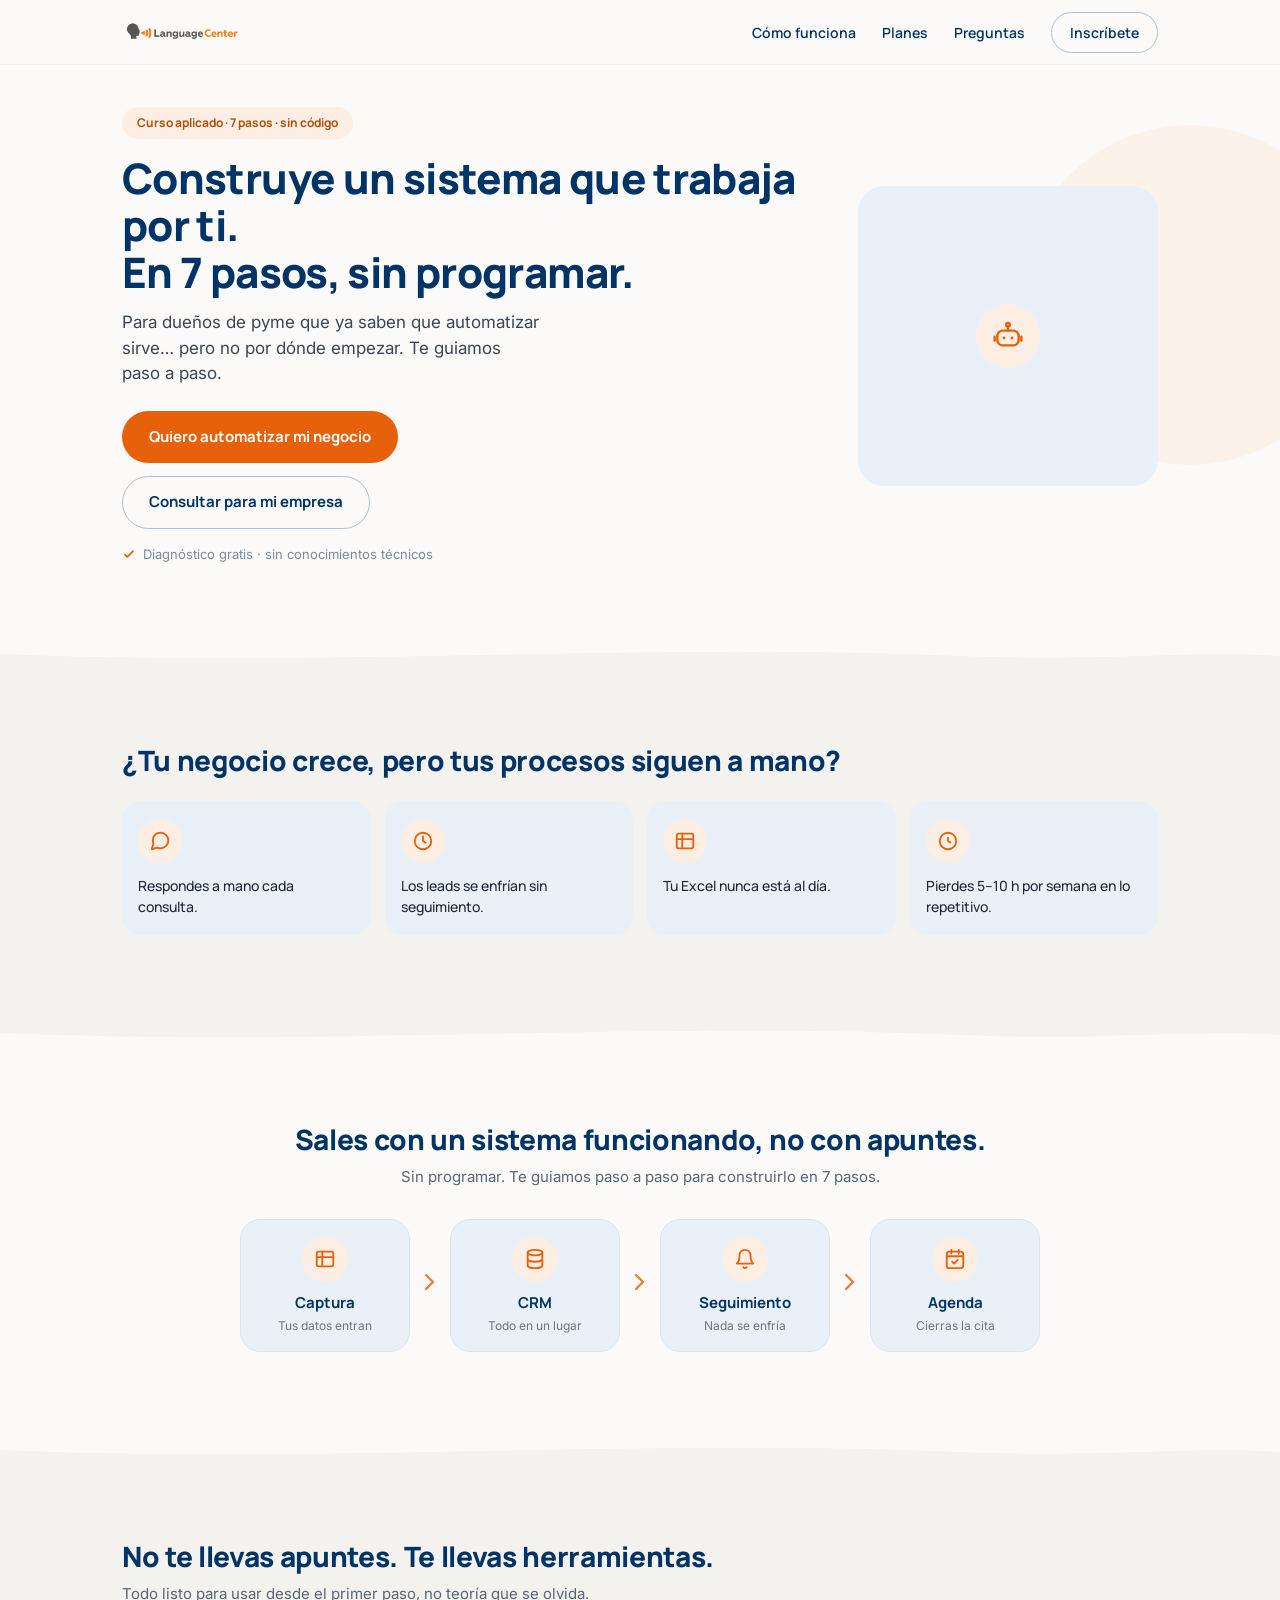
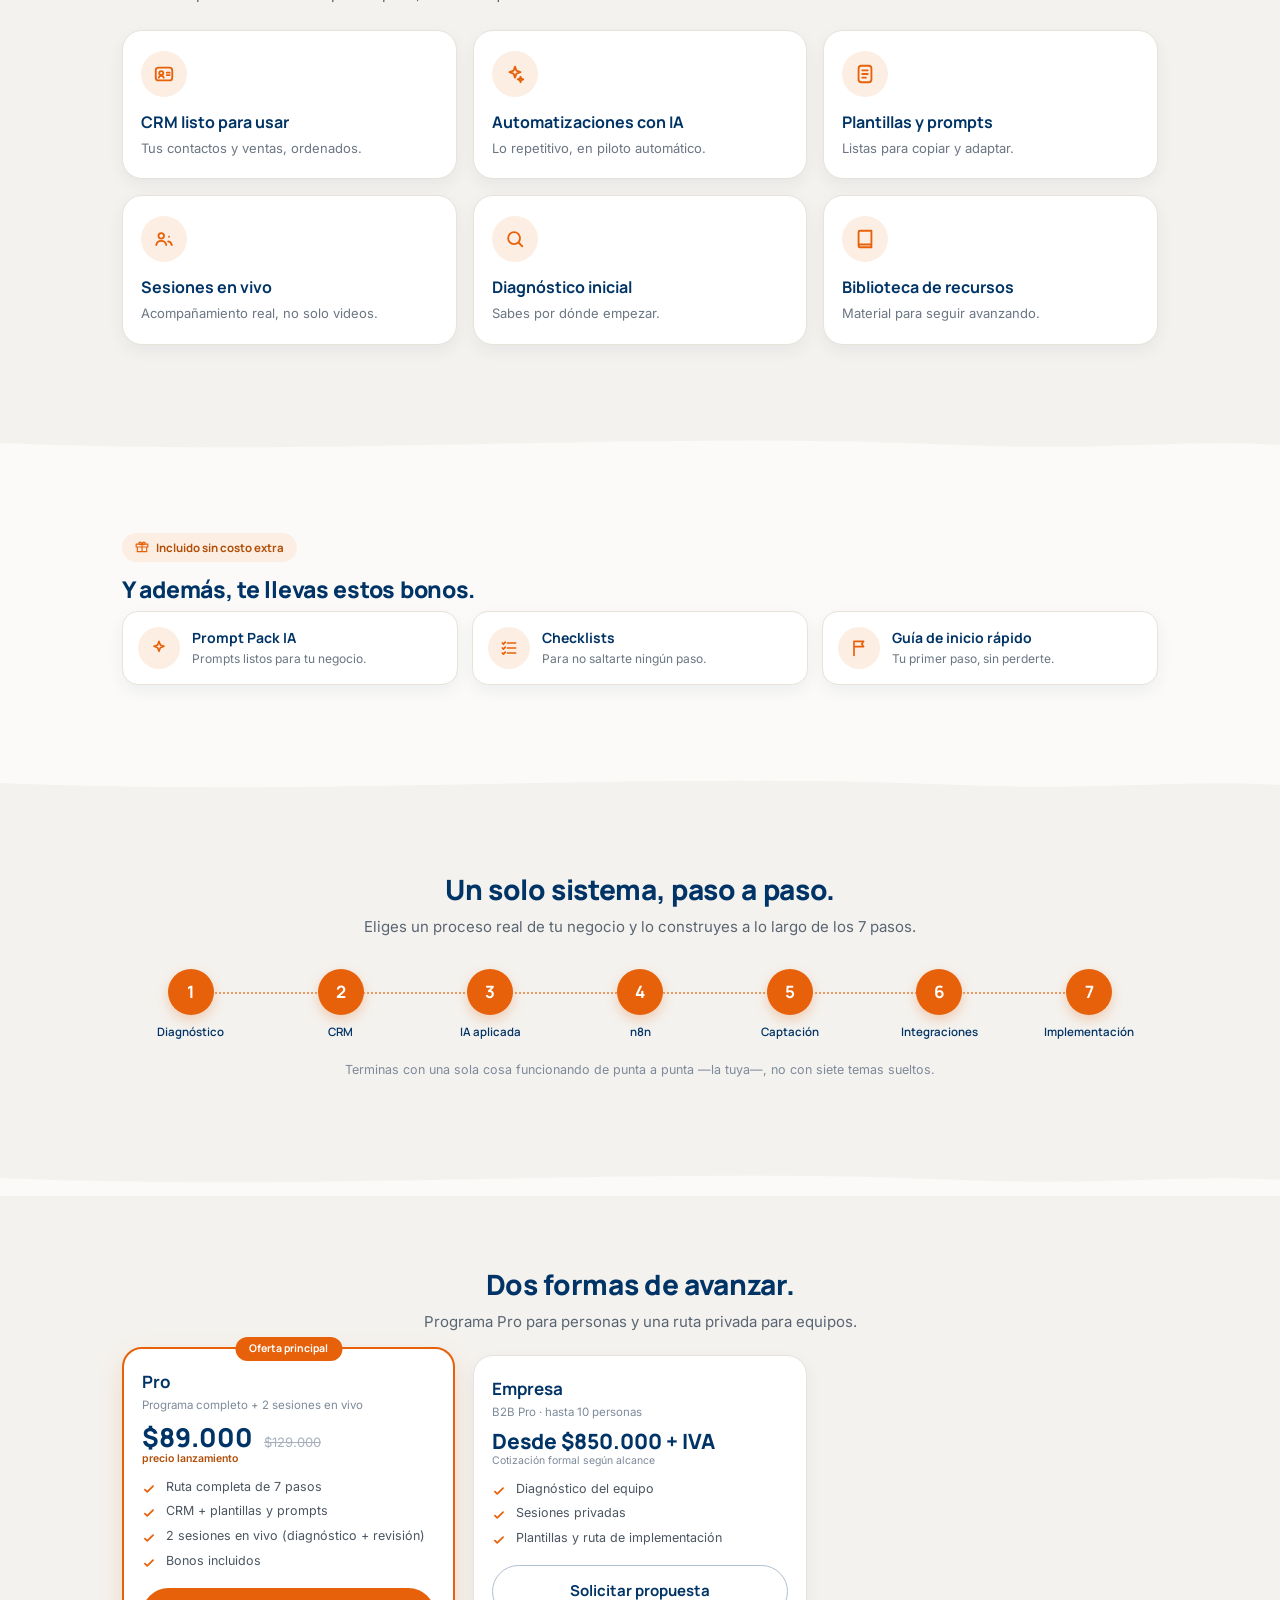
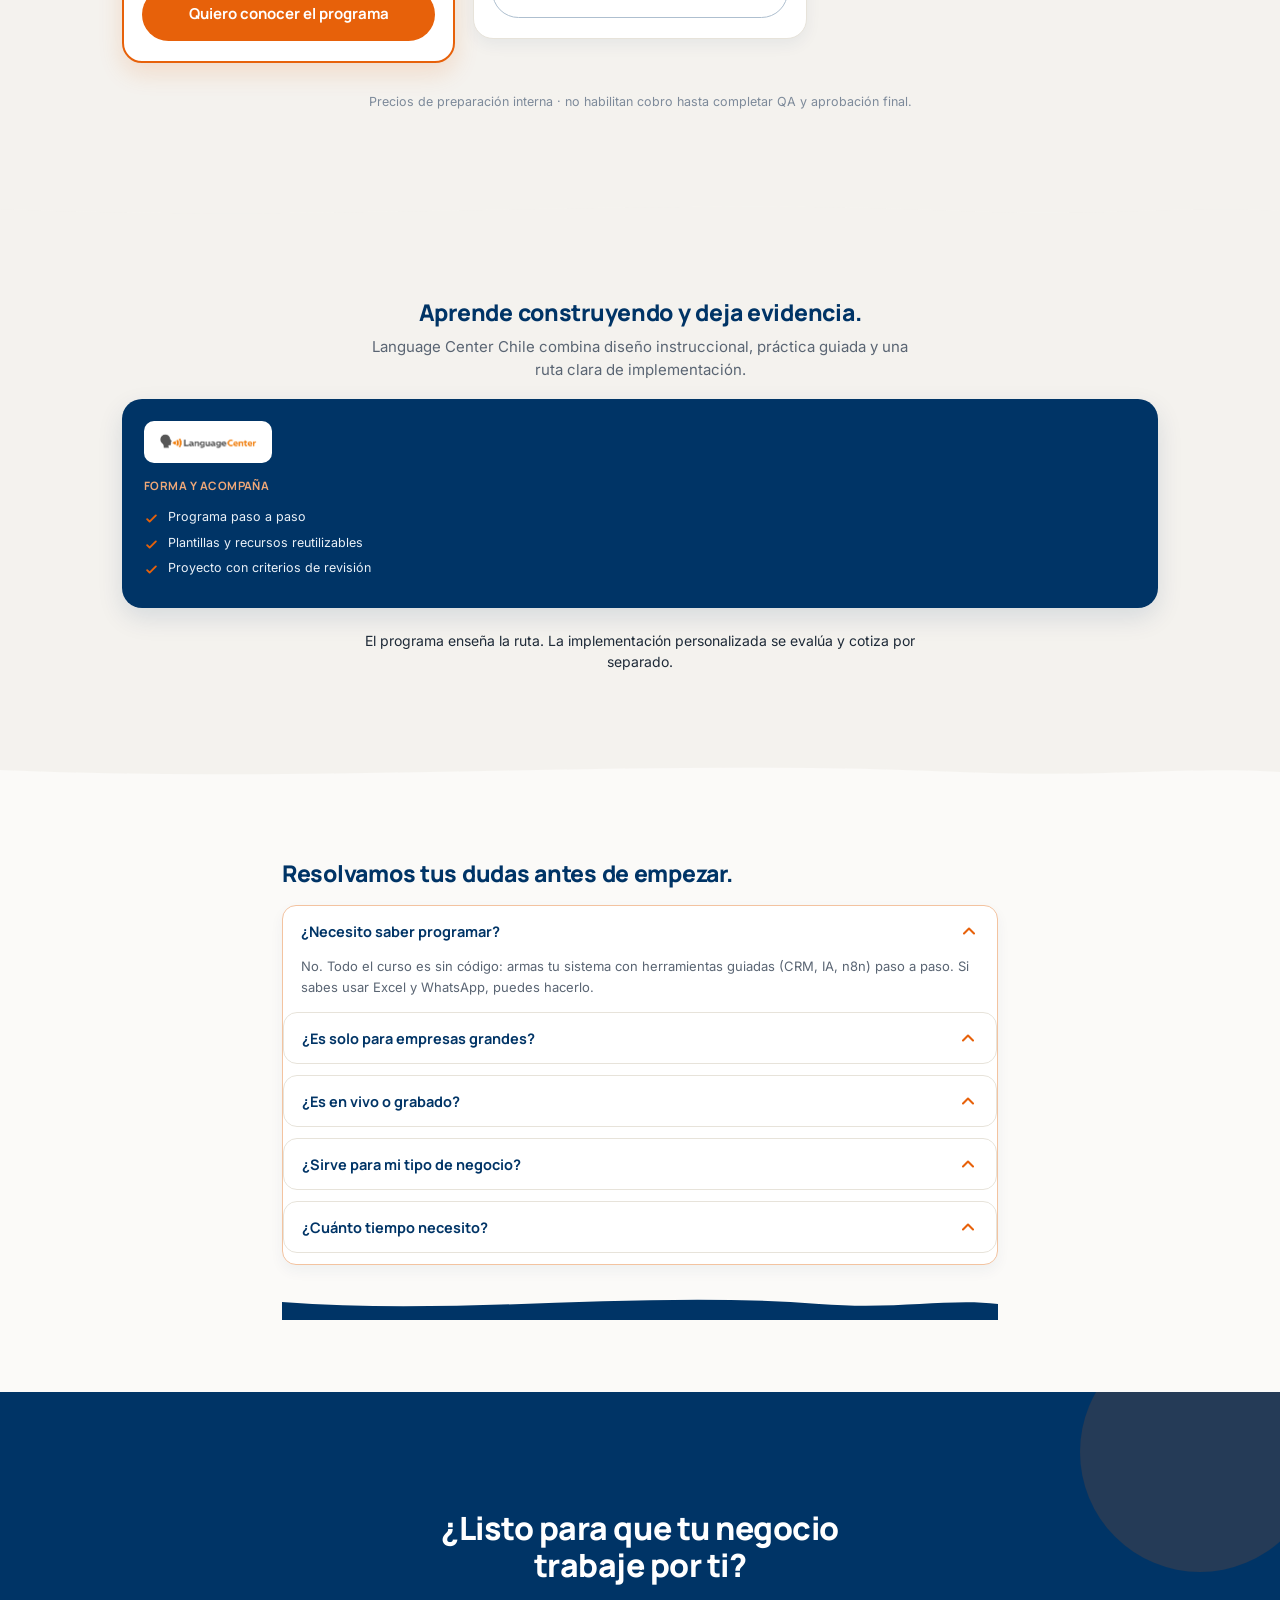
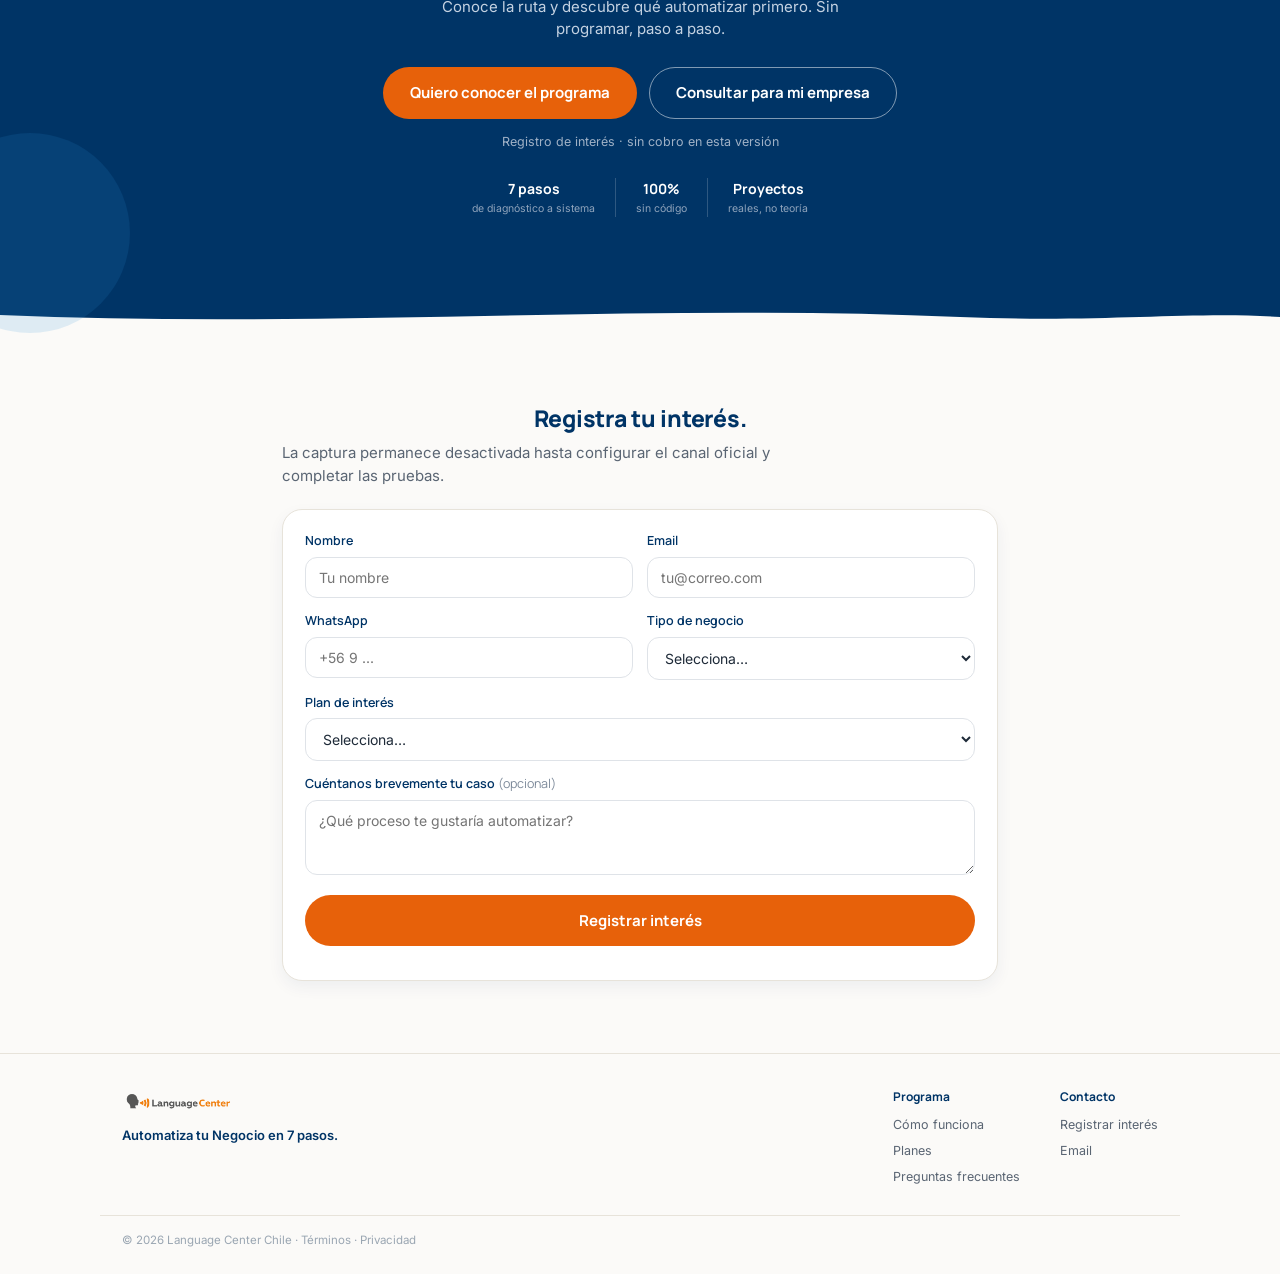
==== commit 18262740: "fix: retirar promesas y canales no verificados de la landing" ====
--- a/index.html
+++ b/index.html
@@ -4,7 +4,7 @@
 <meta charset="UTF-8">
 <meta name="viewport" content="width=device-width, initial-scale=1.0">
 <title>Automatiza tu Negocio en 7 pasos · Language Center Chile</title>
-<meta name="description" content="Construye un sistema que trabaja por ti. En 7 pasos, sin programar. Curso aplicado de automatización para dueños de pyme, en alianza con Aleph Server.">
+<meta name="description" content="Construye un sistema que trabaja por ti. En 7 pasos, sin programar. Programa aplicado de automatización para dueños de pyme y equipos.">
 <link rel="preconnect" href="https://fonts.googleapis.com">
 <link rel="preconnect" href="https://fonts.gstatic.com" crossorigin>
 <link href="https://fonts.googleapis.com/css2?family=Manrope:wght@500;600;700;800&family=Inter:wght@400;500;600&display=swap" rel="stylesheet">
@@ -42,7 +42,7 @@
       <p class="lead">Para dueños de pyme que ya saben que automatizar sirve… pero no por dónde empezar. Te guiamos paso a paso.</p>
       <div class="hero__cta">
         <a class="btn btn--primary" href="#diagnostico">Quiero automatizar mi negocio</a>
-        <a class="btn btn--ghost" href="#diagnostico">Solicitar diagnóstico</a>
+        <a class="btn btn--ghost" href="#diagnostico">Consultar para mi empresa</a>
       </div>
       <p class="microcopy"><svg class="ico-check" viewBox="0 0 24 24" aria-hidden="true"><path d="M5 13l4 4L19 7"/></svg>Diagnóstico gratis · sin conocimientos técnicos</p>
     </div>
@@ -51,7 +51,6 @@
         <span class="hero__illu-ico">
           <svg viewBox="0 0 24 24"><rect x="4" y="8" width="16" height="11" rx="4"/><path d="M12 8V5M12 5a1.4 1.4 0 1 0 0-2.8A1.4 1.4 0 0 0 12 5Z"/><circle cx="9" cy="13.5" r="1.1"/><circle cx="15" cy="13.5" r="1.1"/><path d="M2 12.5v3M22 12.5v3"/></svg>
         </span>
-        <span class="hero__illu-label">Ilustración amable</span>
       </div>
     </div>
   </div>
@@ -140,75 +139,31 @@
   <div class="wave"><svg viewBox="0 0 1440 44" preserveAspectRatio="none" aria-hidden="true"><path d="M0,26 C360,40 720,14 1080,28 C1240,34 1340,22 1440,28 L1440,44 L0,44 Z" fill="var(--cream)"/></svg></div>
 </section>
 
-<!-- ============ CASO REAL ============ -->
-<section class="section section--cream">
-  <div class="container">
-    <h2 class="section__title">Gente como tú ya lo hizo.</h2>
-    <p class="section__sub">Pymes que pasaron del WhatsApp y el Excel a mano a un sistema que trabaja solo.</p>
-    <div class="case">
-      <figure class="case__feat">
-        <div class="case__head"><span class="avatar"><svg viewBox="0 0 24 24"><circle cx="12" cy="9" r="3.4"/><path d="M5 19c.8-3.2 3.6-5 7-5s6.2 1.8 7 5"/></svg></span><figcaption><strong>Javier</strong><span>Pyme de mantención y remodelación</span></figcaption></div>
-        <blockquote>"Los pedidos me llegaban por WhatsApp y cotizaba a mano; muchos se enfriaban sin seguimiento. Ahora el lead entra al CRM, la IA me ayuda a cotizar en mi tono y el seguimiento a 48 horas sale solo."</blockquote>
-        <span class="chip">Sistema propio funcionando</span>
-      </figure>
-      <div class="case__side">
-        <figure class="case__tc"><div class="case__head"><span class="avatar avatar--sm"><svg viewBox="0 0 24 24"><circle cx="12" cy="9" r="3.4"/><path d="M5 19c.8-3.2 3.6-5 7-5s6.2 1.8 7 5"/></svg></span><figcaption><strong>Consultora digital</strong><span>Agencia</span></figcaption></div><blockquote>"Lo armé para mí y ahora lo ofrezco como servicio a mis clientes."</blockquote></figure>
-        <figure class="case__tc"><div class="case__head"><span class="avatar avatar--sm"><svg viewBox="0 0 24 24"><circle cx="12" cy="9" r="3.4"/><path d="M5 19c.8-3.2 3.6-5 7-5s6.2 1.8 7 5"/></svg></span><figcaption><strong>Instituto de formación</strong><span>Equipo administrativo</span></figcaption></div><blockquote>"Ordenamos inscripciones y seguimiento del equipo."</blockquote></figure>
-      </div>
-    </div>
-  </div>
-  <div class="wave"><svg viewBox="0 0 1440 44" preserveAspectRatio="none" aria-hidden="true"><path d="M0,26 C360,40 720,14 1080,28 C1240,34 1340,22 1440,28 L1440,44 L0,44 Z" fill="var(--sand)"/></svg></div>
-</section>
-
 <!-- ============ PLANES ============ -->
 <section class="section section--sand center" id="planes">
   <div class="container">
-    <h2 class="section__title">Elige cómo empezar.</h2>
-    <p class="section__sub">Un plan para cada momento de tu negocio.</p>
+    <h2 class="section__title">Dos formas de avanzar.</h2>
+    <p class="section__sub">Programa Pro para personas y una ruta privada para equipos.</p>
     <div class="plans">
-      <article class="plan">
-        <h3 class="plan__nm">Básico</h3><p class="plan__mod">100% grabado</p>
-        <p class="plan__price">$49.000 <s>$69.000</s><small>precio lanzamiento</small></p>
-        <ul class="plan__feats">
-          <li>Curso 7 pasos completo</li><li>CRM + plantillas</li><li>Acceso a la comunidad</li>
-        </ul>
-        <a class="btn btn--ghost btn--block" href="#diagnostico">Inscribirme</a>
-      </article>
       <article class="plan plan--pro">
-        <span class="plan__promo">El más elegido</span>
-        <h3 class="plan__nm">Pro</h3><p class="plan__mod">Grabado + 2 sesiones en vivo</p>
+        <span class="plan__promo">Oferta principal</span>
+        <h3 class="plan__nm">Pro</h3><p class="plan__mod">Programa completo + 2 sesiones en vivo</p>
         <p class="plan__price">$89.000 <s>$129.000</s><small>precio lanzamiento</small></p>
         <ul class="plan__feats">
-          <li>Todo lo del plan Básico</li><li>2 sesiones en vivo (diagnóstico + revisión)</li><li>Bonos incluidos</li><li>Soporte prioritario</li>
+          <li>Ruta completa de 7 pasos</li><li>CRM + plantillas y prompts</li><li>2 sesiones en vivo (diagnóstico + revisión)</li><li>Bonos incluidos</li>
         </ul>
-        <a class="btn btn--primary btn--block" href="#diagnostico">Quiero el Pro</a>
+        <a class="btn btn--primary btn--block" href="#diagnostico">Quiero conocer el programa</a>
       </article>
       <article class="plan">
-        <h3 class="plan__nm">Empresa</h3><p class="plan__mod">Para equipos</p>
-        <p class="plan__price plan__price--custom">A tu medida<small>Cotización formal</small></p>
+        <h3 class="plan__nm">Empresa</h3><p class="plan__mod">B2B Pro · hasta 10 personas</p>
+        <p class="plan__price plan__price--custom">Desde $850.000 + IVA<small>Cotización formal según alcance</small></p>
         <ul class="plan__feats">
-          <li>Packs para equipos (5 a 10 personas)</li><li>Sesiones privadas</li><li>Implementación con Aleph</li>
+          <li>Diagnóstico del equipo</li><li>Sesiones privadas</li><li>Plantillas y ruta de implementación</li>
         </ul>
-        <a class="btn btn--ghost btn--block" href="#diagnostico">Solicitar asesor</a>
+        <a class="btn btn--ghost btn--block" href="#diagnostico">Solicitar propuesta</a>
       </article>
     </div>
-    <p class="section__note">Valores referenciales · personas con IVA incluido · empresas +IVA y cotización formal.</p>
-  </div>
-  <div class="wave"><svg viewBox="0 0 1440 44" preserveAspectRatio="none" aria-hidden="true"><path d="M0,26 C360,40 720,14 1080,28 C1240,34 1340,22 1440,28 L1440,44 L0,44 Z" fill="var(--cream)"/></svg></div>
-</section>
-
-<!-- ============ SERVICIOS / B2B ============ -->
-<section class="section section--cream">
-  <div class="container">
-    <h2 class="section__title section__title--sm">¿Quieres que lo implementemos contigo?</h2>
-    <p class="section__sub left">Cuando quieras llevarlo en serio, el equipo de Aleph lo configura por ti.</p>
-    <div class="svc-grid">
-      <article class="bonus"><span class="ico-circle ico-circle--sm"><svg viewBox="0 0 24 24"><path d="M21 11.5a8.5 8.5 0 0 1-12 7.7L3 21l1.8-6A8.5 8.5 0 1 1 21 11.5Z"/></svg></span><div><h3>Asesoría 1:1</h3><p>Acompañamiento por hora.</p><span class="price-ref">ref. ~$150.000</span></div></article>
-      <article class="bonus"><span class="ico-circle ico-circle--sm"><svg viewBox="0 0 24 24"><path d="M4 7h16M4 12h16M4 17h16"/><circle cx="9" cy="7" r="2.2"/><circle cx="15" cy="12" r="2.2"/><circle cx="7" cy="17" r="2.2"/></svg></span><div><h3>Implementación con Aleph</h3><p>Configuramos tu sistema.</p><span class="price-ref">desde $1.800.000 +IVA · ref.</span></div></article>
-      <article class="bonus"><span class="ico-circle ico-circle--sm"><svg viewBox="0 0 24 24"><path d="M21 12a9 9 0 1 1-3-6.7M21 4v5h-5"/></svg></span><div><h3>Soporte continuo</h3><p>Mantención y nuevas automatizaciones.</p><span class="price-ref">según alcance</span></div></article>
-    </div>
-    <div class="center"><a class="btn btn--primary" href="#diagnostico">Solicitar asesor</a></div>
-    <p class="section__note">Valores referenciales · empresas +IVA y cotización formal.</p>
+    <p class="section__note">Precios de preparación interna · no habilitan cobro hasta completar QA y aprobación final.</p>
   </div>
   <div class="wave"><svg viewBox="0 0 1440 44" preserveAspectRatio="none" aria-hidden="true"><path d="M0,26 C360,40 720,14 1080,28 C1240,34 1340,22 1440,28 L1440,44 L0,44 Z" fill="var(--sand)"/></svg></div>
 </section>
@@ -216,25 +171,18 @@
 <!-- ============ RESPALDO ============ -->
 <section class="section section--sand center">
   <div class="container">
-    <h2 class="section__title section__title--sm">El equipo real detrás del "sin programar".</h2>
-    <p class="section__sub">No es un infoproducto: es una marca educativa con un equipo técnico que implementa de verdad.</p>
+    <h2 class="section__title section__title--sm">Aprende construyendo y deja evidencia.</h2>
+    <p class="section__sub">Language Center Chile combina diseño instruccional, práctica guiada y una ruta clara de implementación.</p>
     <div class="backers">
       <div class="backer backer--lcc">
         <span class="backer__chip"><img src="assets/logo-lc.png" alt="Language Center Chile"></span>
         <p class="backer__role">Forma y acompaña</p>
         <ul class="backer__list">
-          <li>Marca educativa y LMS propio</li><li>Comunidad y diseño instruccional</li><li>Portafolio de casos reales</li>
+          <li>Programa paso a paso</li><li>Plantillas y recursos reutilizables</li><li>Proyecto con criterios de revisión</li>
         </ul>
       </div>
-      <div class="backer backer--aleph">
-        <span class="backer__chip"><img src="assets/logo-aleph.png" alt="Aleph Server"></span>
-        <p class="backer__role backer__role--light">Implementa y escala</p>
-        <ul class="backer__list backer__list--light">
-          <li>Partner certificado AWS</li><li>Más de 10 años de experiencia</li><li>Implementación y soporte técnico</li>
-        </ul>
-      </div>
-    </div>
-    <p class="section__note section__note--lg">El curso es la <strong>puerta de entrada</strong>. Cuando quieras implementarlo en serio, lo ejecuta Aleph.</p>
+    </div>
+    <p class="section__note section__note--lg">El programa enseña la ruta. La implementación personalizada se evalúa y cotiza por separado.</p>
   </div>
   <div class="wave"><svg viewBox="0 0 1440 44" preserveAspectRatio="none" aria-hidden="true"><path d="M0,26 C360,40 720,14 1080,28 C1240,34 1340,22 1440,28 L1440,44 L0,44 Z" fill="var(--cream)"/></svg></div>
 </section>
@@ -247,14 +195,13 @@
       <div class="faq__item is-open">
         <button class="faq__q" aria-expanded="true"><span>¿Necesito saber programar?</span><svg class="faq__chev" viewBox="0 0 24 24" aria-hidden="true"><path d="M6 9l6 6 6-6"/></svg></button>
         <div class="faq__a"><p>No. Todo el curso es sin código: armas tu sistema con herramientas guiadas (CRM, IA, n8n) paso a paso. Si sabes usar Excel y WhatsApp, puedes hacerlo.</p></div>
-      </div>
       <div class="faq__item">
         <button class="faq__q" aria-expanded="false"><span>¿Es solo para empresas grandes?</span><svg class="faq__chev" viewBox="0 0 24 24" aria-hidden="true"><path d="M6 9l6 6 6-6"/></svg></button>
         <div class="faq__a"><p>No. Está pensado para dueños de pyme y emprendedores. Las empresas con equipo tienen además planes a medida.</p></div>
       </div>
       <div class="faq__item">
         <button class="faq__q" aria-expanded="false"><span>¿Es en vivo o grabado?</span><svg class="faq__chev" viewBox="0 0 24 24" aria-hidden="true"><path d="M6 9l6 6 6-6"/></svg></button>
-        <div class="faq__a"><p>El plan Básico es 100% grabado. El plan Pro suma 2 sesiones en vivo: una de diagnóstico y otra de revisión.</p></div>
+        <div class="faq__a"><p>El plan Pro combina una ruta guiada de 7 pasos con dos sesiones en vivo: una de diagnóstico y otra de revisión.</p></div>
       </div>
       <div class="faq__item">
         <button class="faq__q" aria-expanded="false"><span>¿Sirve para mi tipo de negocio?</span><svg class="faq__chev" viewBox="0 0 24 24" aria-hidden="true"><path d="M6 9l6 6 6-6"/></svg></button>
@@ -275,12 +222,12 @@
   <span class="blob blob--blue" aria-hidden="true"></span>
   <div class="container">
     <h2 class="cta-final__title">¿Listo para que tu negocio<br>trabaje por ti?</h2>
-    <p class="cta-final__sub">Agenda tu diagnóstico gratis y descubre qué automatizar primero. Sin programar, paso a paso.</p>
+    <p class="cta-final__sub">Conoce la ruta y descubre qué automatizar primero. Sin programar, paso a paso.</p>
     <div class="cta-final__btns">
-      <a class="btn btn--primary" href="#diagnostico">Quiero automatizar mi negocio</a>
-      <a class="btn btn--ghost-light" href="#diagnostico">Solicitar diagnóstico</a>
-    </div>
-    <p class="cta-final__micro">Diagnóstico gratis · sin compromiso</p>
+      <a class="btn btn--primary" href="#diagnostico">Quiero conocer el programa</a>
+      <a class="btn btn--ghost-light" href="#diagnostico">Consultar para mi empresa</a>
+    </div>
+    <p class="cta-final__micro">Registro de interés · sin cobro en esta versión</p>
     <ul class="stats">
       <li><strong>7 pasos</strong><span>de diagnóstico a sistema</span></li>
       <li><strong>100%</strong><span>sin código</span></li>
@@ -293,8 +240,8 @@
 <!-- ============ DIAGNOSTICO (FORM) ============ -->
 <section class="section section--cream" id="diagnostico">
   <div class="container container--narrow">
-    <h2 class="section__title section__title--sm center">Agenda tu diagnóstico gratis.</h2>
-    <p class="section__sub">Déjanos tus datos y te contactamos para ver qué automatizar primero en tu negocio.</p>
+    <h2 class="section__title section__title--sm center">Registra tu interés.</h2>
+    <p class="section__sub">La captura permanece desactivada hasta configurar el canal oficial y completar las pruebas.</p>
 
     <!-- 
       LEAD FORM — cómo conectar el destino de los leads:
@@ -324,14 +271,13 @@
       <label class="field"><span>Plan de interés</span>
         <select name="plan_interes">
           <option value="">Selecciona…</option>
-          <option>Básico</option>
           <option>Pro</option>
           <option>Empresa</option>
           <option>Aún no lo sé</option>
         </select>
       </label>
       <label class="field"><span>Cuéntanos brevemente tu caso <em>(opcional)</em></span><textarea name="mensaje" rows="3" placeholder="¿Qué proceso te gustaría automatizar?"></textarea></label>
-      <button type="submit" class="btn btn--primary btn--block">Solicitar diagnóstico</button>
+      <button type="submit" class="btn btn--primary btn--block">Registrar interés</button>
       <p class="form__status" id="form-status" role="status" aria-live="polite"></p>
     </form>
   </div>
@@ -345,27 +291,16 @@
     <div class="footer__brand">
       <img class="footer__logo" src="assets/logo-lc.png" alt="Language Center Chile">
       <p class="footer__tag"><strong>Automatiza tu Negocio en 7 pasos.</strong></p>
-      <p class="footer__ally"><span>En alianza con</span><img src="assets/logo-aleph.png" alt="Aleph Server"></p>
     </div>
     <nav class="footer__links">
       <div><h4>Programa</h4><a href="#como-funciona">Cómo funciona</a><a href="#planes">Planes</a><a href="#faq">Preguntas frecuentes</a></div>
-      <div><h4>Contacto</h4><a href="#diagnostico">Solicitar diagnóstico</a><a href="https://wa.me/56962052499" target="_blank" rel="noopener">WhatsApp</a><a href="mailto:contacto@languagecenterchile.com">Email</a></div>
+      <div><h4>Contacto</h4><a href="#diagnostico">Registrar interés</a><a href="mailto:contacto@languagecenterchile.com">Email</a></div>
     </nav>
   </div>
   <div class="container footer__bottom">
-    <div class="footer__social">
-      <a href="#" aria-label="Instagram"><svg viewBox="0 0 24 24"><rect x="3" y="3" width="18" height="18" rx="5"/><circle cx="12" cy="12" r="4"/><circle cx="17.5" cy="6.5" r="1"/></svg></a>
-      <a href="#" aria-label="LinkedIn"><svg viewBox="0 0 24 24"><rect x="3" y="3" width="18" height="18" rx="4"/><path d="M7 10v7M7 7v.01M11 17v-4a2 2 0 0 1 4 0v4M11 17v-7"/></svg></a>
-      <a href="https://wa.me/56962052499" target="_blank" rel="noopener" aria-label="WhatsApp"><svg viewBox="0 0 24 24"><path d="M3.5 20.5l1.4-4.3A8 8 0 1 1 8.3 19.1z"/><path d="M9 9.5c0 3 2.5 5.5 5.5 5.5M9 9.5c0-.6.5-1 1-1M14.5 15c.6 0 1-.4 1-1"/></svg></a>
-    </div>
     <p class="footer__legal">© 2026 Language Center Chile · Términos · Privacidad</p>
   </div>
 </footer>
-
-<!-- WhatsApp flotante -->
-<a class="wa-float" href="https://wa.me/56962052499" target="_blank" rel="noopener" aria-label="Escríbenos por WhatsApp">
-  <svg viewBox="0 0 24 24" aria-hidden="true"><path d="M12.04 2C6.58 2 2.13 6.45 2.13 11.91c0 1.75.46 3.45 1.32 4.95L2 22l5.25-1.38c1.45.79 3.08 1.21 4.79 1.21h.01c5.46 0 9.91-4.45 9.91-9.91 0-2.65-1.03-5.14-2.9-7.01A9.82 9.82 0 0 0 12.04 2zm0 18.13h-.01c-1.52 0-3.01-.41-4.3-1.18l-.31-.18-3.2.84.85-3.12-.2-.32a8.23 8.23 0 0 1-1.26-4.36c0-4.54 3.7-8.24 8.25-8.24 2.2 0 4.27.86 5.83 2.42a8.2 8.2 0 0 1 2.41 5.83c0 4.54-3.7 8.24-8.25 8.24zm4.52-6.16c-.25-.12-1.47-.72-1.69-.81-.23-.08-.39-.12-.56.13-.17.25-.64.8-.79.97-.14.17-.29.18-.54.06-.25-.12-1.05-.39-1.99-1.23-.74-.66-1.23-1.47-1.38-1.72-.14-.25-.02-.38.11-.51.11-.11.25-.29.37-.43.12-.14.17-.25.25-.42.08-.17.04-.31-.02-.43-.06-.12-.56-1.35-.77-1.84-.2-.48-.41-.42-.56-.43h-.48c-.17 0-.43.06-.66.31-.23.25-.86.85-.86 2.07 0 1.22.89 2.4 1.01 2.56.12.17 1.75 2.67 4.25 3.74.59.26 1.05.41 1.41.52.59.19 1.13.16 1.56.1.48-.07 1.47-.6 1.68-1.18.21-.58.21-1.07.14-1.18-.06-.1-.22-.16-.47-.28z"/></svg>
-</a>
 
 <script src="script.js"></script>
 </body>
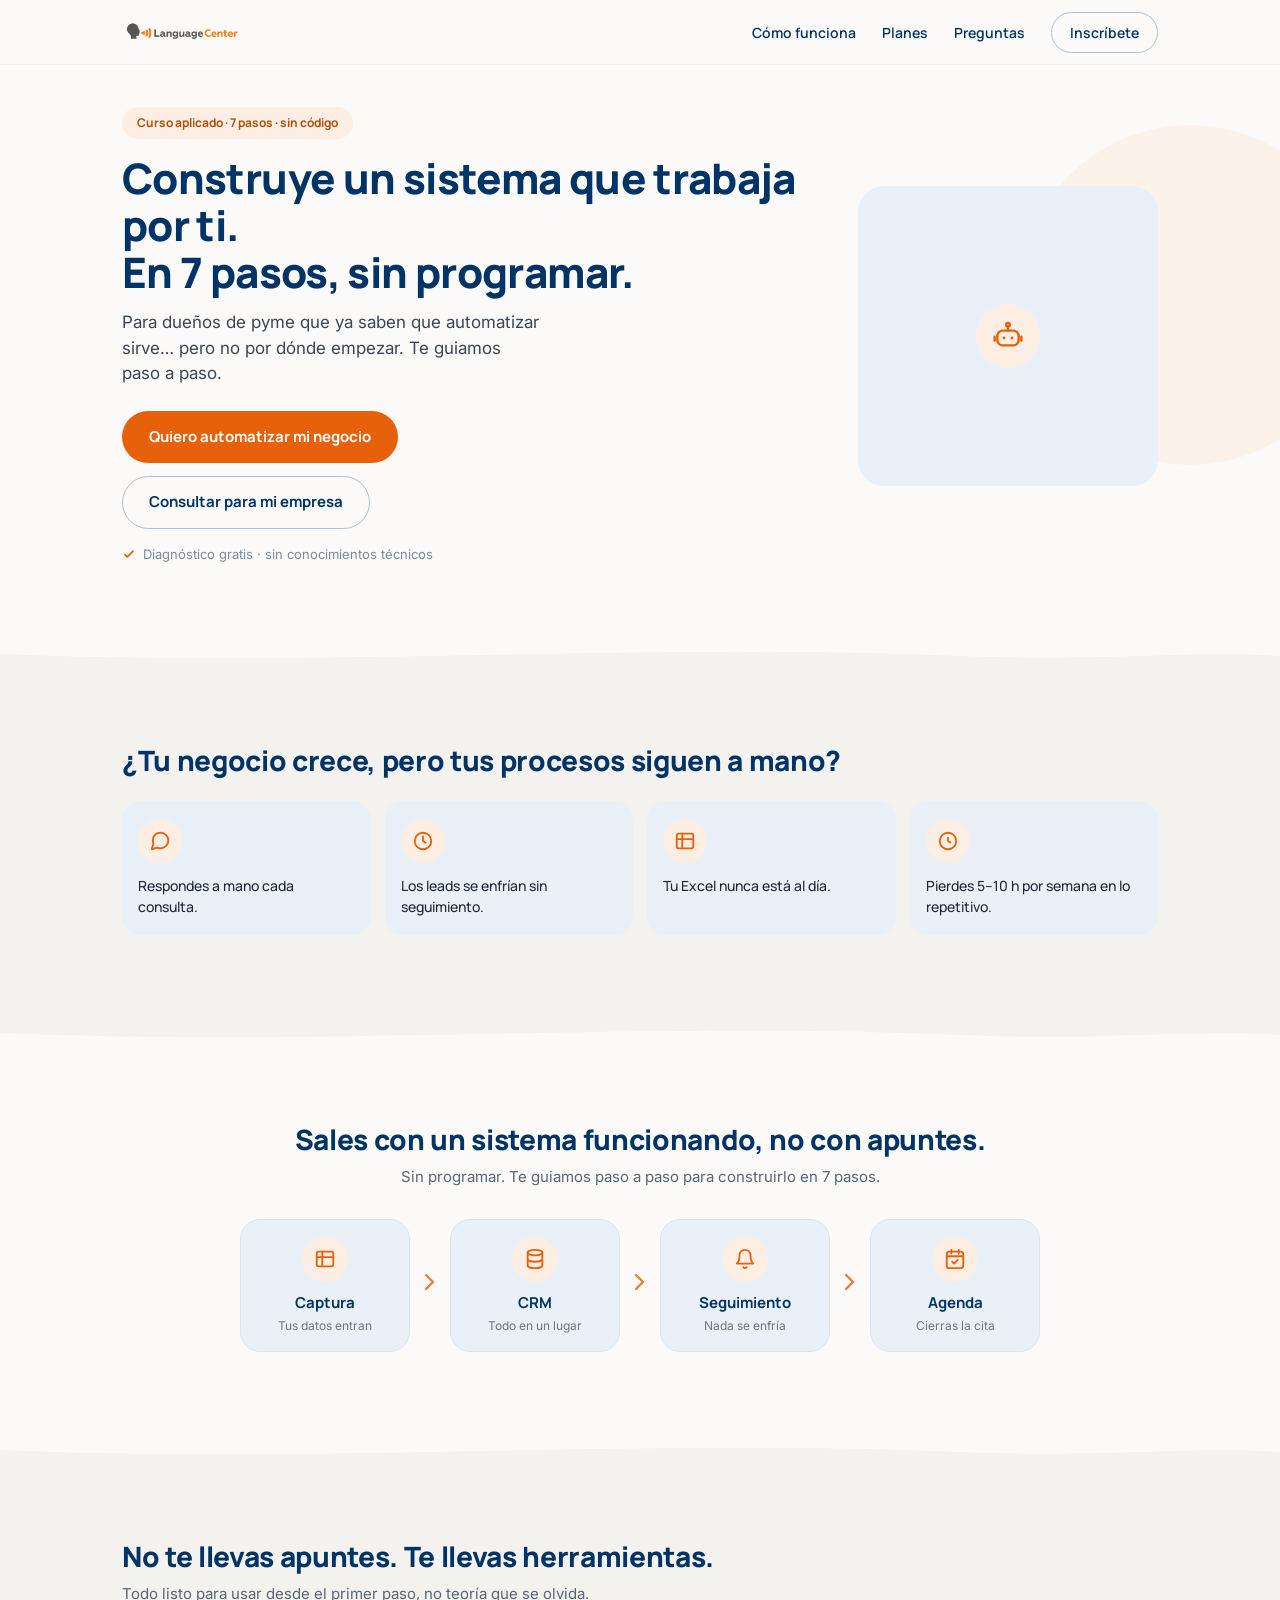
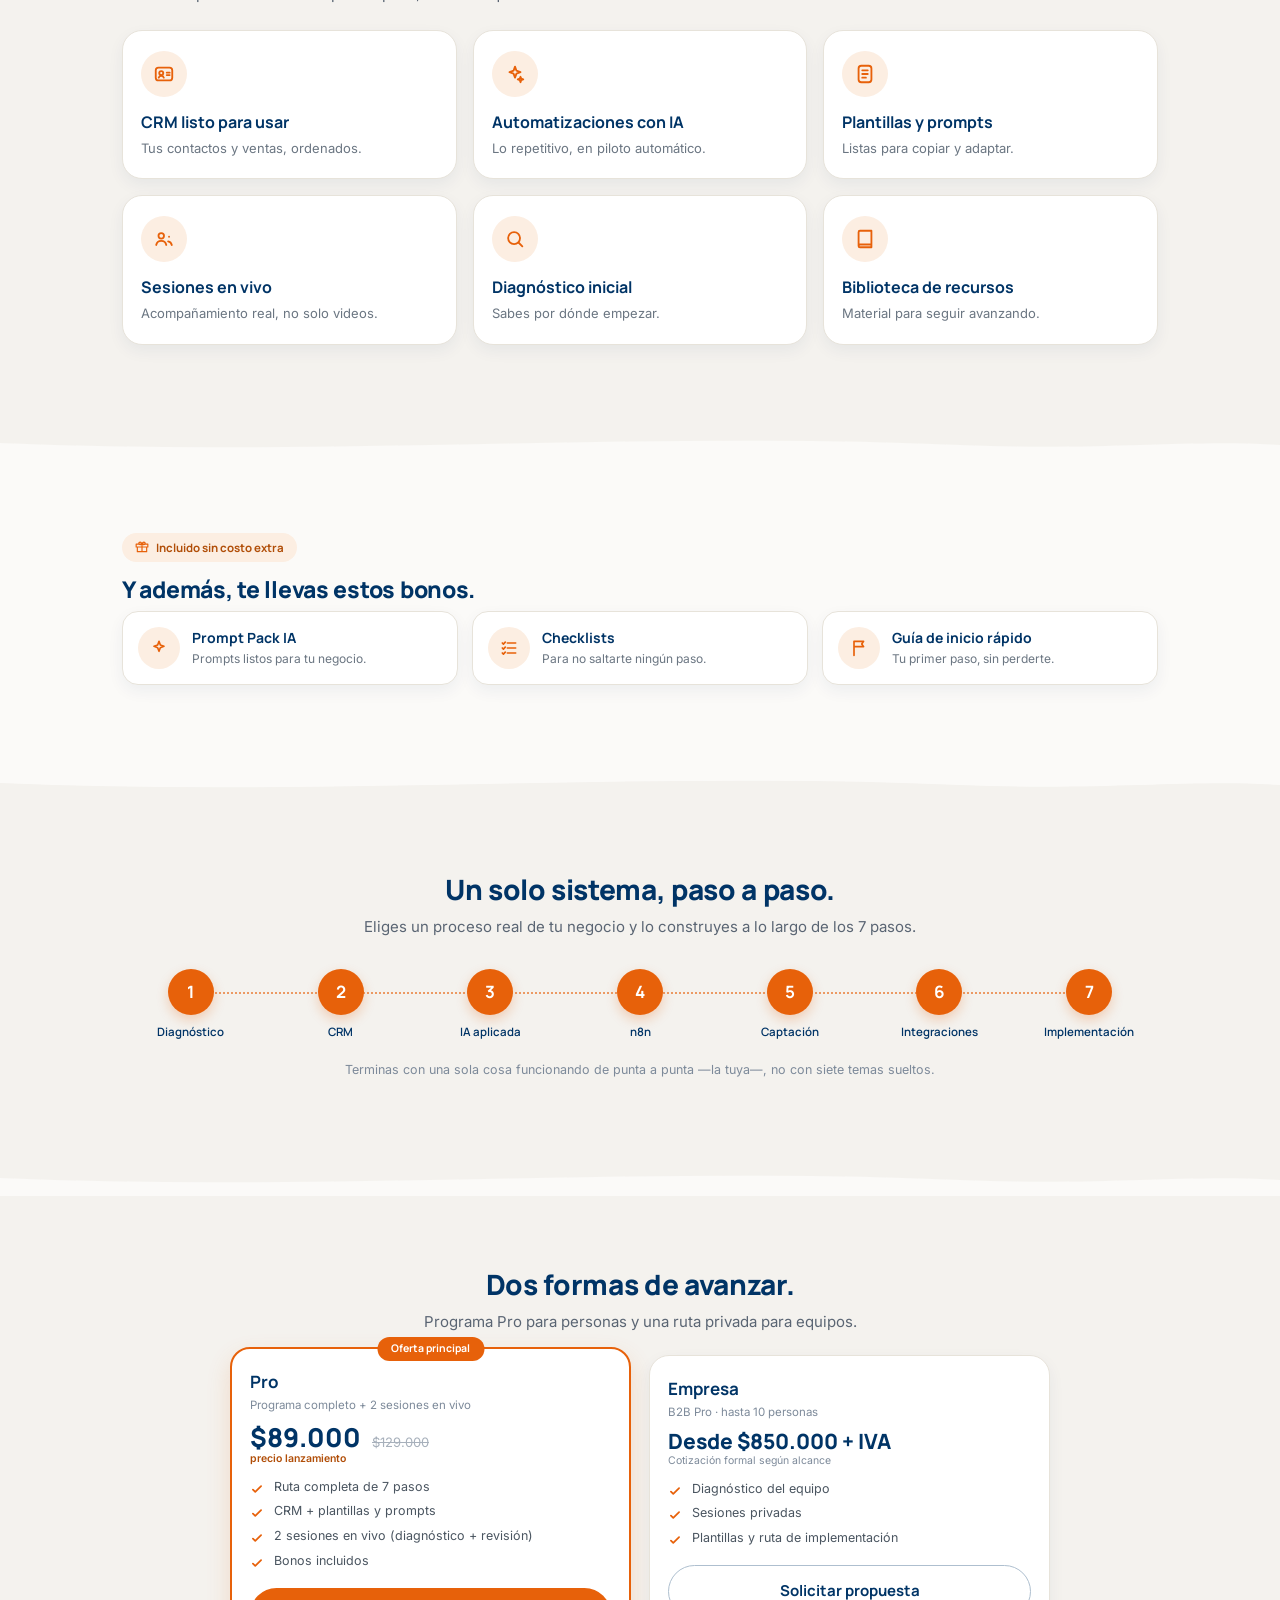
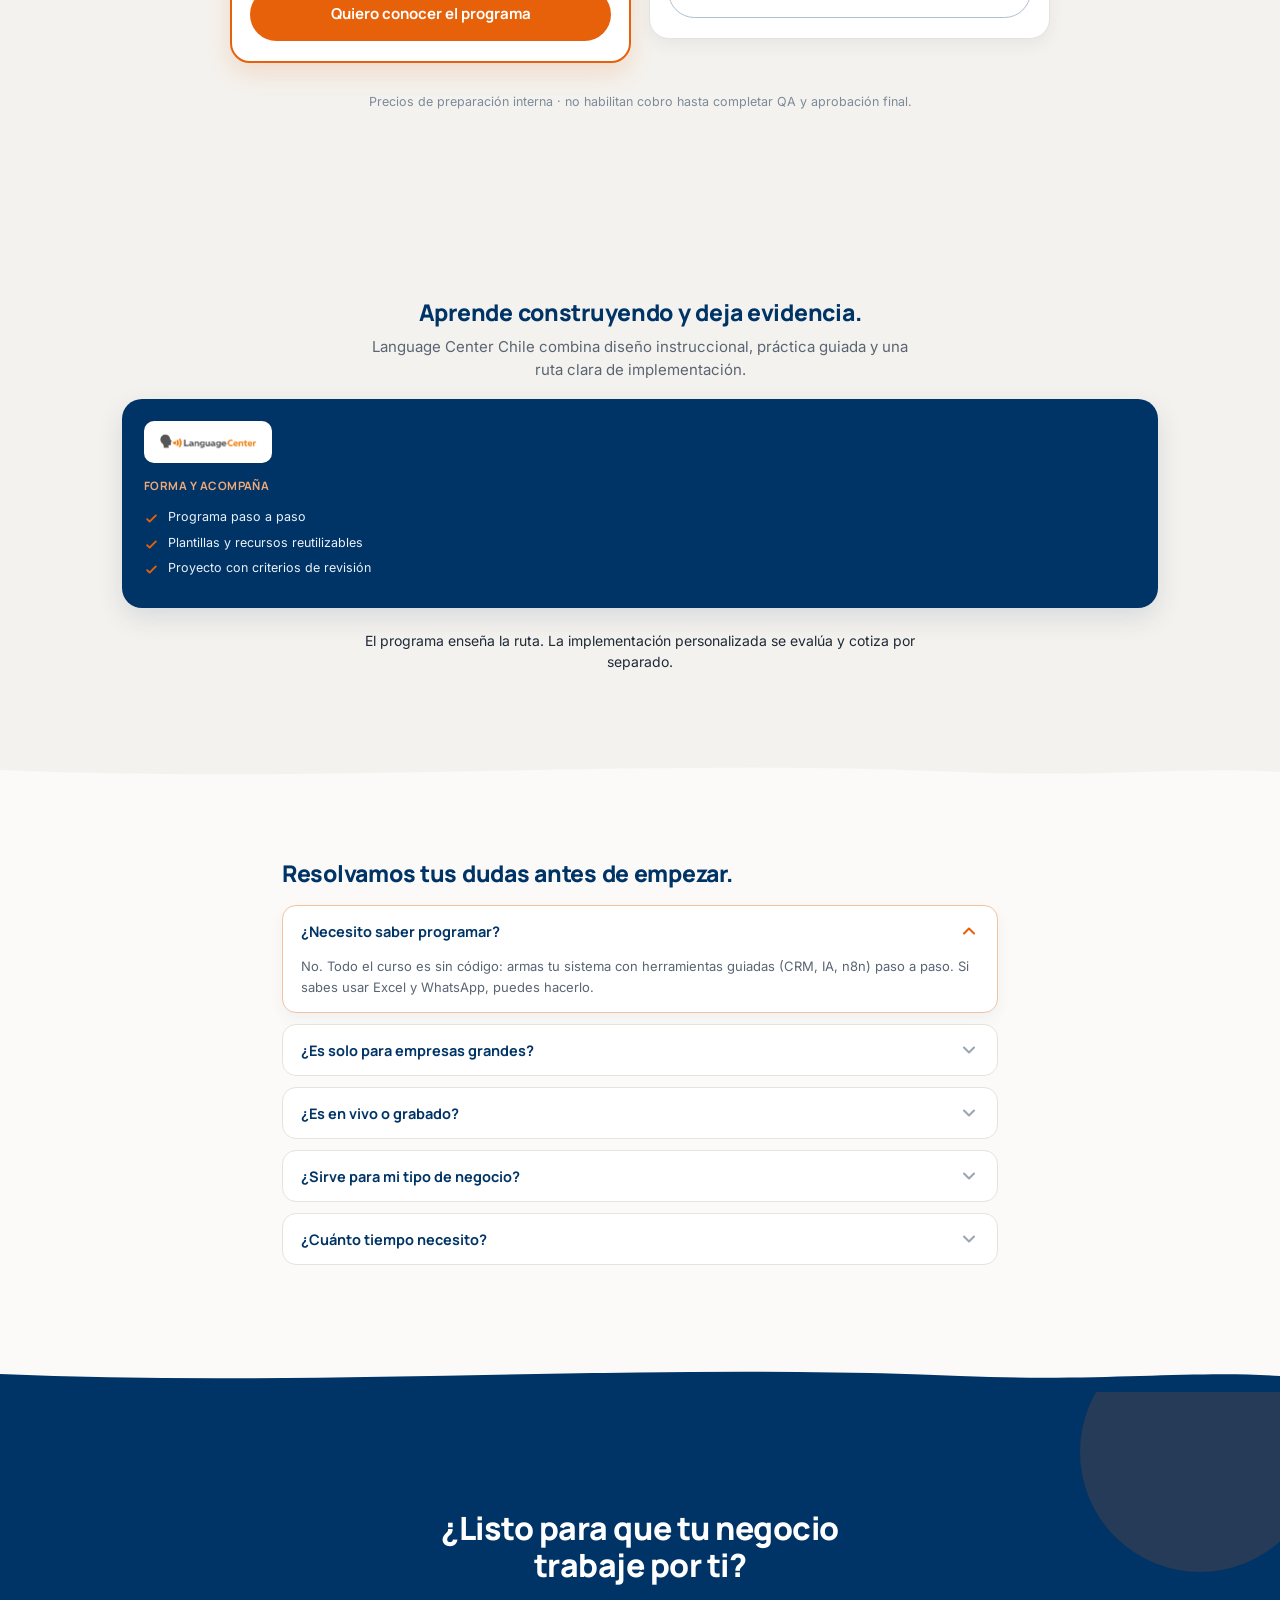
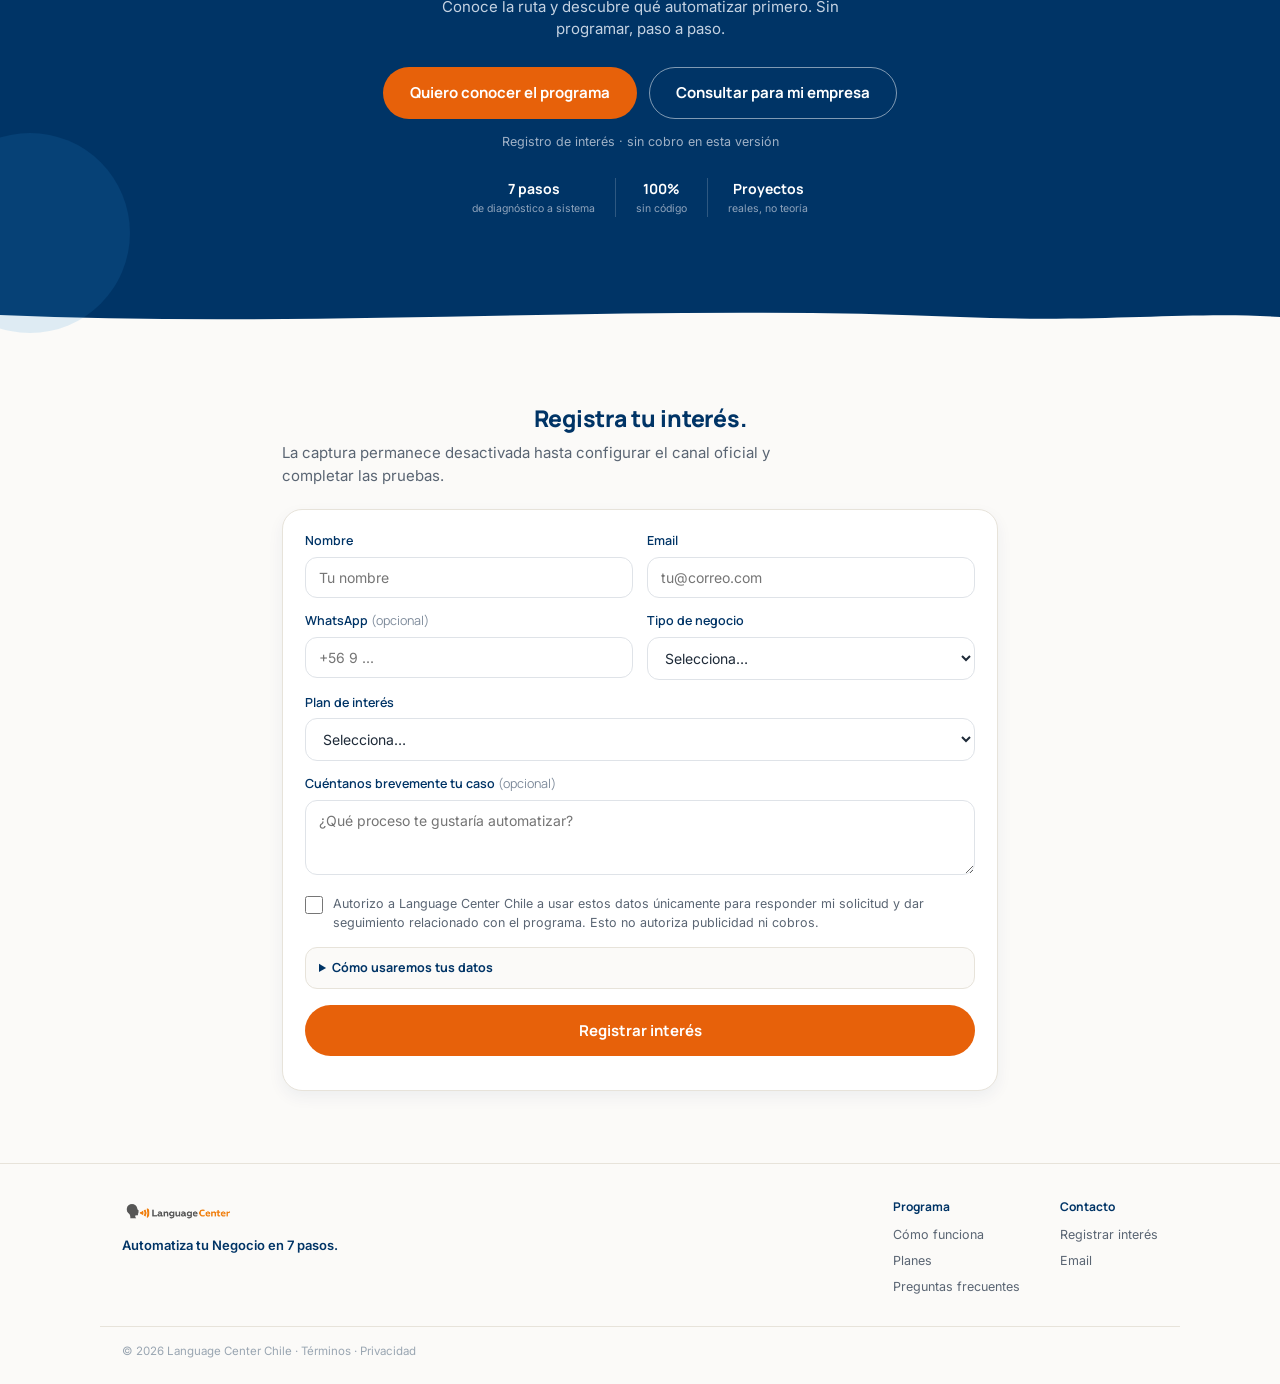
==== commit 19b80b4a: "Preparar formulario de interés con consentimiento" ====
--- a/index.html
+++ b/index.html
@@ -195,6 +195,7 @@
       <div class="faq__item is-open">
         <button class="faq__q" aria-expanded="true"><span>¿Necesito saber programar?</span><svg class="faq__chev" viewBox="0 0 24 24" aria-hidden="true"><path d="M6 9l6 6 6-6"/></svg></button>
         <div class="faq__a"><p>No. Todo el curso es sin código: armas tu sistema con herramientas guiadas (CRM, IA, n8n) paso a paso. Si sabes usar Excel y WhatsApp, puedes hacerlo.</p></div>
+      </div>
       <div class="faq__item">
         <button class="faq__q" aria-expanded="false"><span>¿Es solo para empresas grandes?</span><svg class="faq__chev" viewBox="0 0 24 24" aria-hidden="true"><path d="M6 9l6 6 6-6"/></svg></button>
         <div class="faq__a"><p>No. Está pensado para dueños de pyme y emprendedores. Las empresas con equipo tienen además planes a medida.</p></div>
@@ -248,6 +249,8 @@
       1) Formspree (más fácil): crea un form en formspree.io y reemplaza la URL del action.
       2) Google Sheet: publica un Apps Script como web app y apunta el action ahí.
       3) n8n: crea un webhook y úsalo como action.
+      Antes de habilitar: aprobar el aviso de datos, configurar el destino oficial,
+      probar la recepción y confirmar el procedimiento de acceso/corrección/eliminación.
       Mientras no esté conectado, el formulario muestra un aviso (ver script.js).
     -->
     <form class="form" id="lead-form" action="https://formspree.io/f/REEMPLAZAR_ID" method="POST" novalidate>
@@ -256,7 +259,7 @@
         <label class="field"><span>Email</span><input type="email" name="email" required autocomplete="email" placeholder="tu@correo.com"></label>
       </div>
       <div class="form__row">
-        <label class="field"><span>WhatsApp</span><input type="tel" name="whatsapp" required autocomplete="tel" placeholder="+56 9 ..."></label>
+        <label class="field"><span>WhatsApp <em>(opcional)</em></span><input type="tel" name="whatsapp" autocomplete="tel" placeholder="+56 9 ..."></label>
         <label class="field"><span>Tipo de negocio</span>
           <select name="tipo_negocio">
             <option value="">Selecciona…</option>
@@ -277,6 +280,15 @@
         </select>
       </label>
       <label class="field"><span>Cuéntanos brevemente tu caso <em>(opcional)</em></span><textarea name="mensaje" rows="3" placeholder="¿Qué proceso te gustaría automatizar?"></textarea></label>
+      <label class="form__consent">
+        <input type="checkbox" name="consentimiento_contacto" value="si" required>
+        <span>Autorizo a Language Center Chile a usar estos datos únicamente para responder mi solicitud y dar seguimiento relacionado con el programa. Esto no autoriza publicidad ni cobros.</span>
+      </label>
+      <details class="form__privacy" id="form-privacy-note">
+        <summary>Cómo usaremos tus datos</summary>
+        <p>Usaremos tu nombre y correo —y los datos opcionales que entregues— para responder esta solicitud y continuar la conversación sobre el programa.</p>
+        <p>No enviaremos estos datos a analítica ni los usaremos para cobrar. Puedes solicitar acceso, corrección o eliminación escribiendo a <a href="mailto:contacto@languagecenterchile.com">contacto@languagecenterchile.com</a>.</p>
+      </details>
       <button type="submit" class="btn btn--primary btn--block">Registrar interés</button>
       <p class="form__status" id="form-status" role="status" aria-live="polite"></p>
     </form>
--- a/styles.css
+++ b/styles.css
@@ -260,6 +260,13 @@
 }
 .field input:focus,.field select:focus,.field textarea:focus{outline:none;border-color:var(--orange);}
 .field textarea{resize:vertical;}
+.form__consent{display:grid;grid-template-columns:auto 1fr;gap:10px;align-items:start;margin:2px 0 14px;color:var(--muted);font-size:12.5px;line-height:1.5;}
+.form__consent input{width:18px;height:18px;margin:1px 0 0;accent-color:var(--orange);}
+.form__privacy{margin:0 0 16px;border:1px solid var(--line);border-radius:12px;padding:11px 13px;background:var(--cream);color:var(--muted);font-size:12.5px;line-height:1.5;}
+.form__privacy summary{cursor:pointer;font-family:'Manrope';font-weight:700;color:var(--navy);}
+.form__privacy p{margin-top:8px;}
+.form__privacy a{color:var(--navy);font-weight:600;}
+.form__privacy a:hover{text-decoration:none;}
 .form__status{margin-top:12px;font-size:13px;text-align:center;}
 .form__status.ok{color:#1c7c3c;}
 .form__status.err{color:#b3261e;}
@@ -338,7 +345,7 @@
   .hero__illu{min-height:300px;}
   .pain-grid{grid-template-columns:repeat(4,1fr);}
   .cards-3{grid-template-columns:repeat(3,1fr);}
-  .plans{grid-template-columns:repeat(3,1fr);align-items:start;}
+  .plans{grid-template-columns:repeat(2,minmax(0,1fr));align-items:start;max-width:820px;margin-left:auto;margin-right:auto;}
   .plan--pro{transform:translateY(-8px);}
   .case{flex-direction:row;align-items:stretch;}
   .case__feat{flex:1.45;}
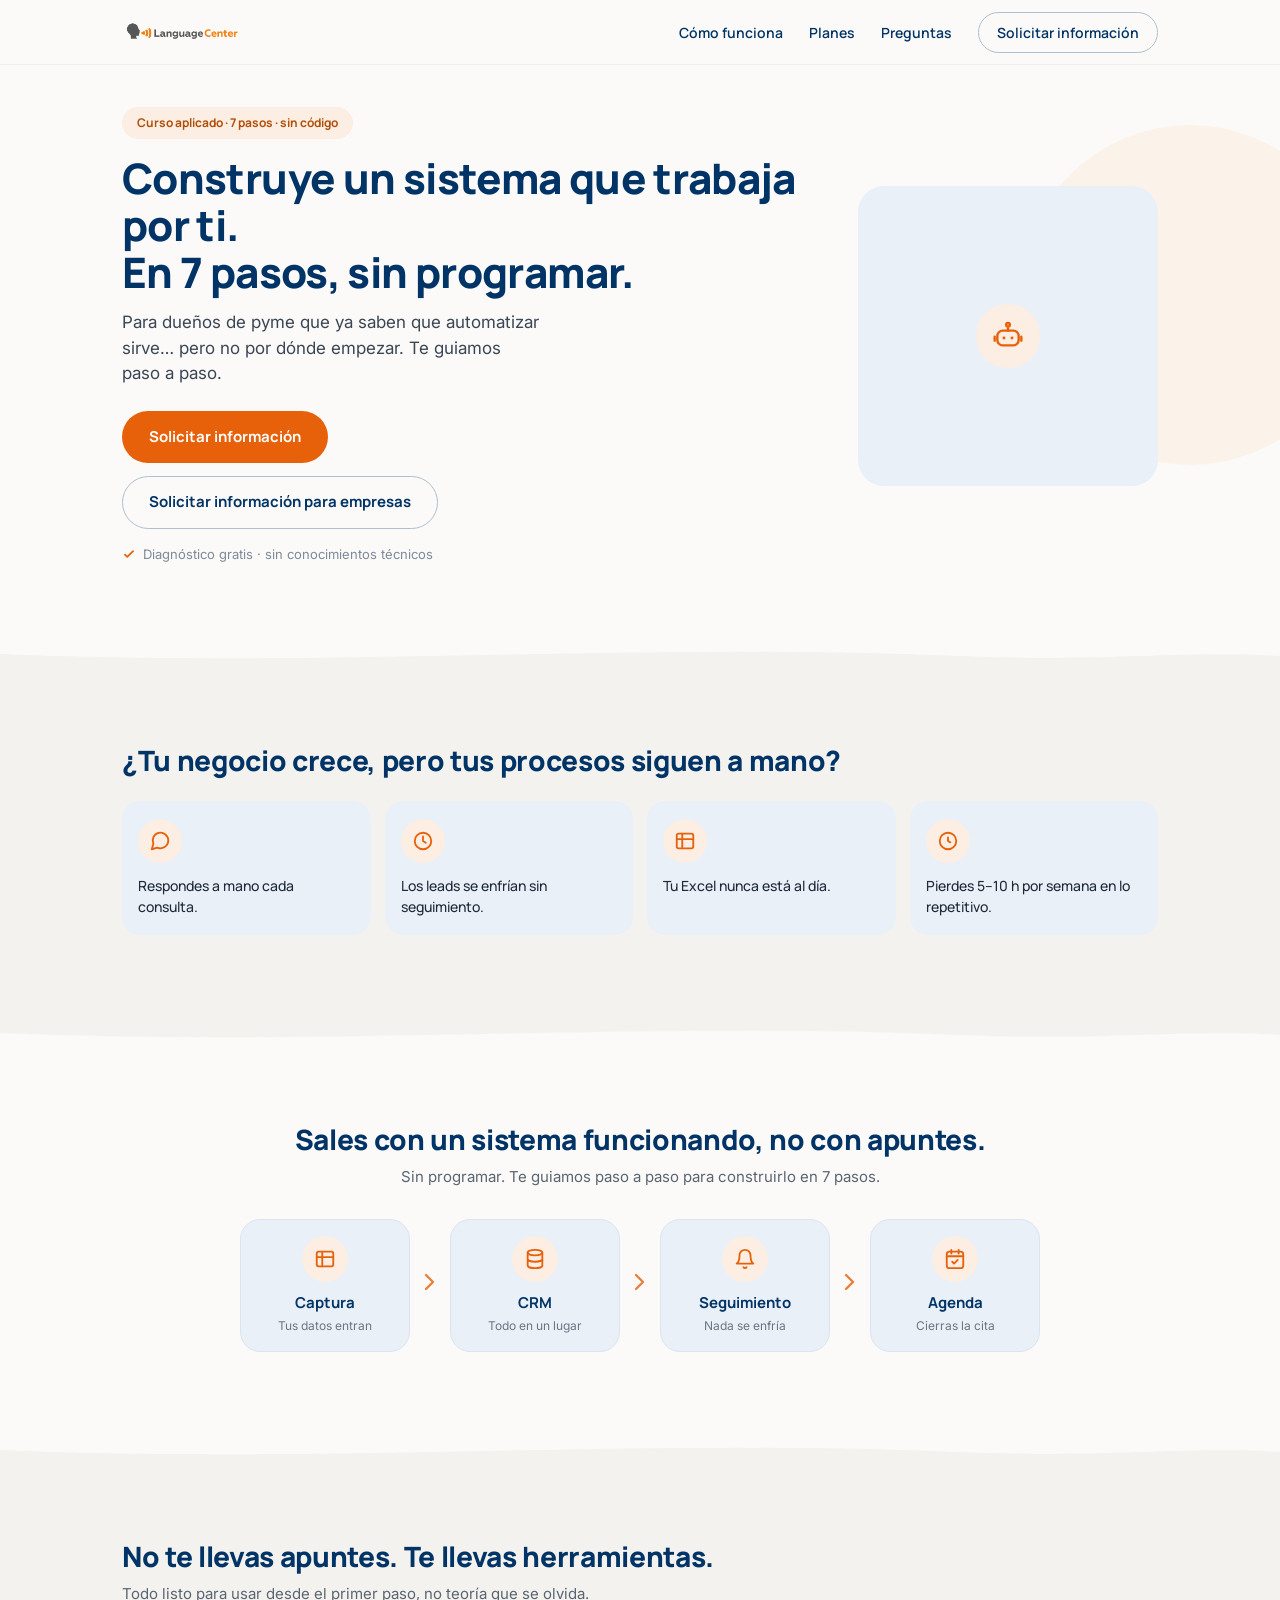
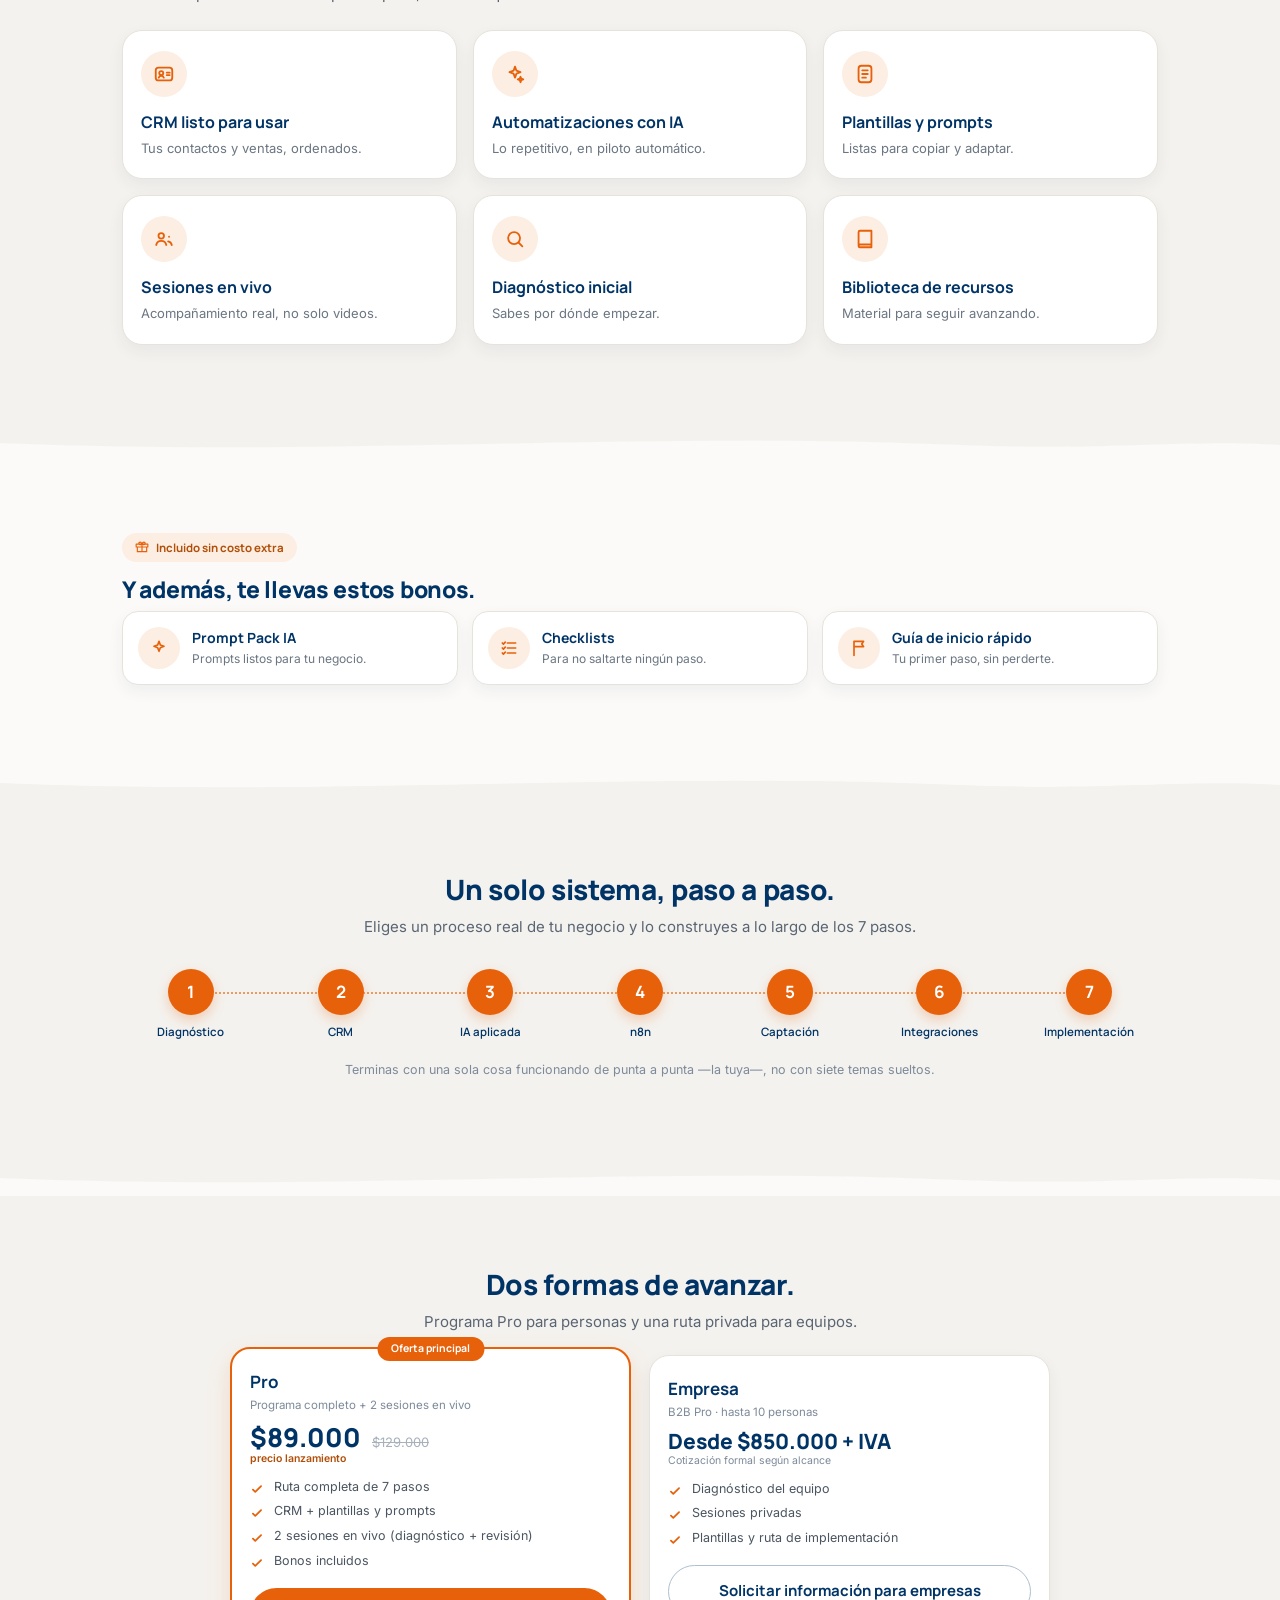
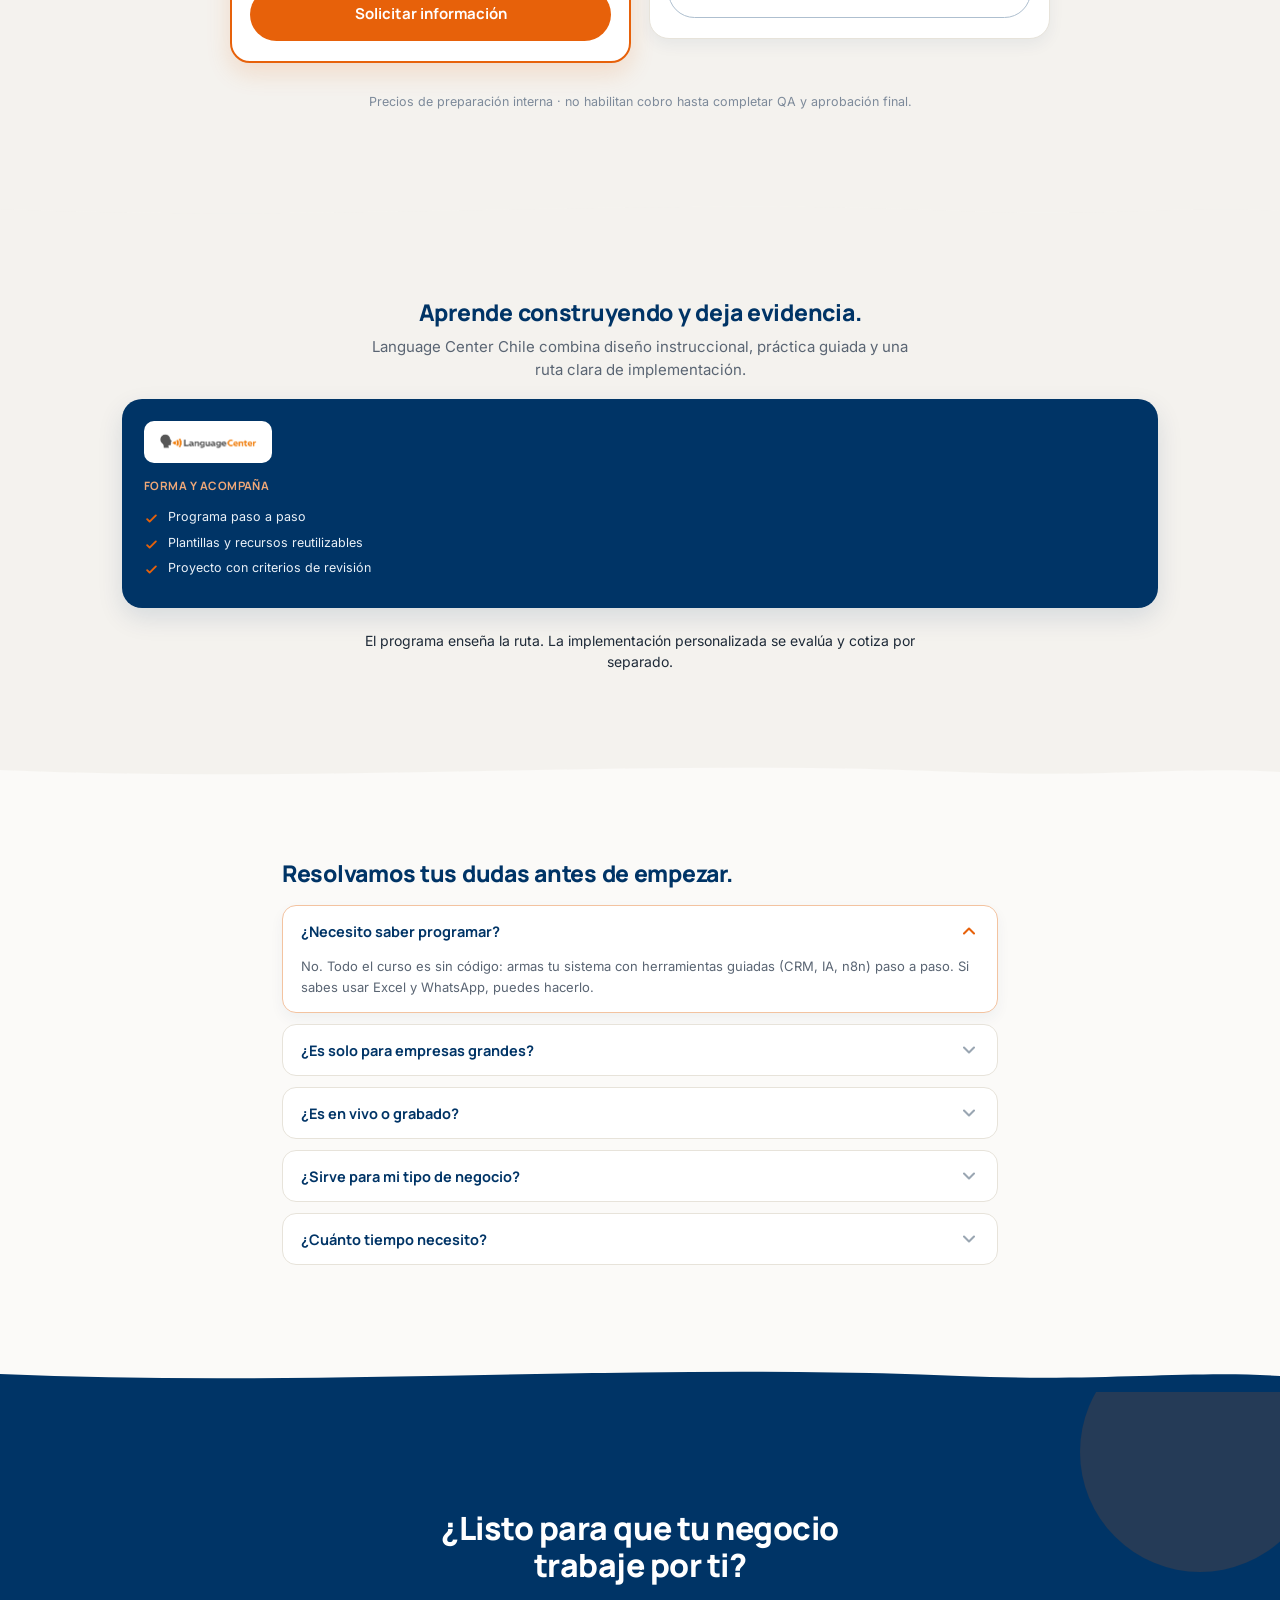
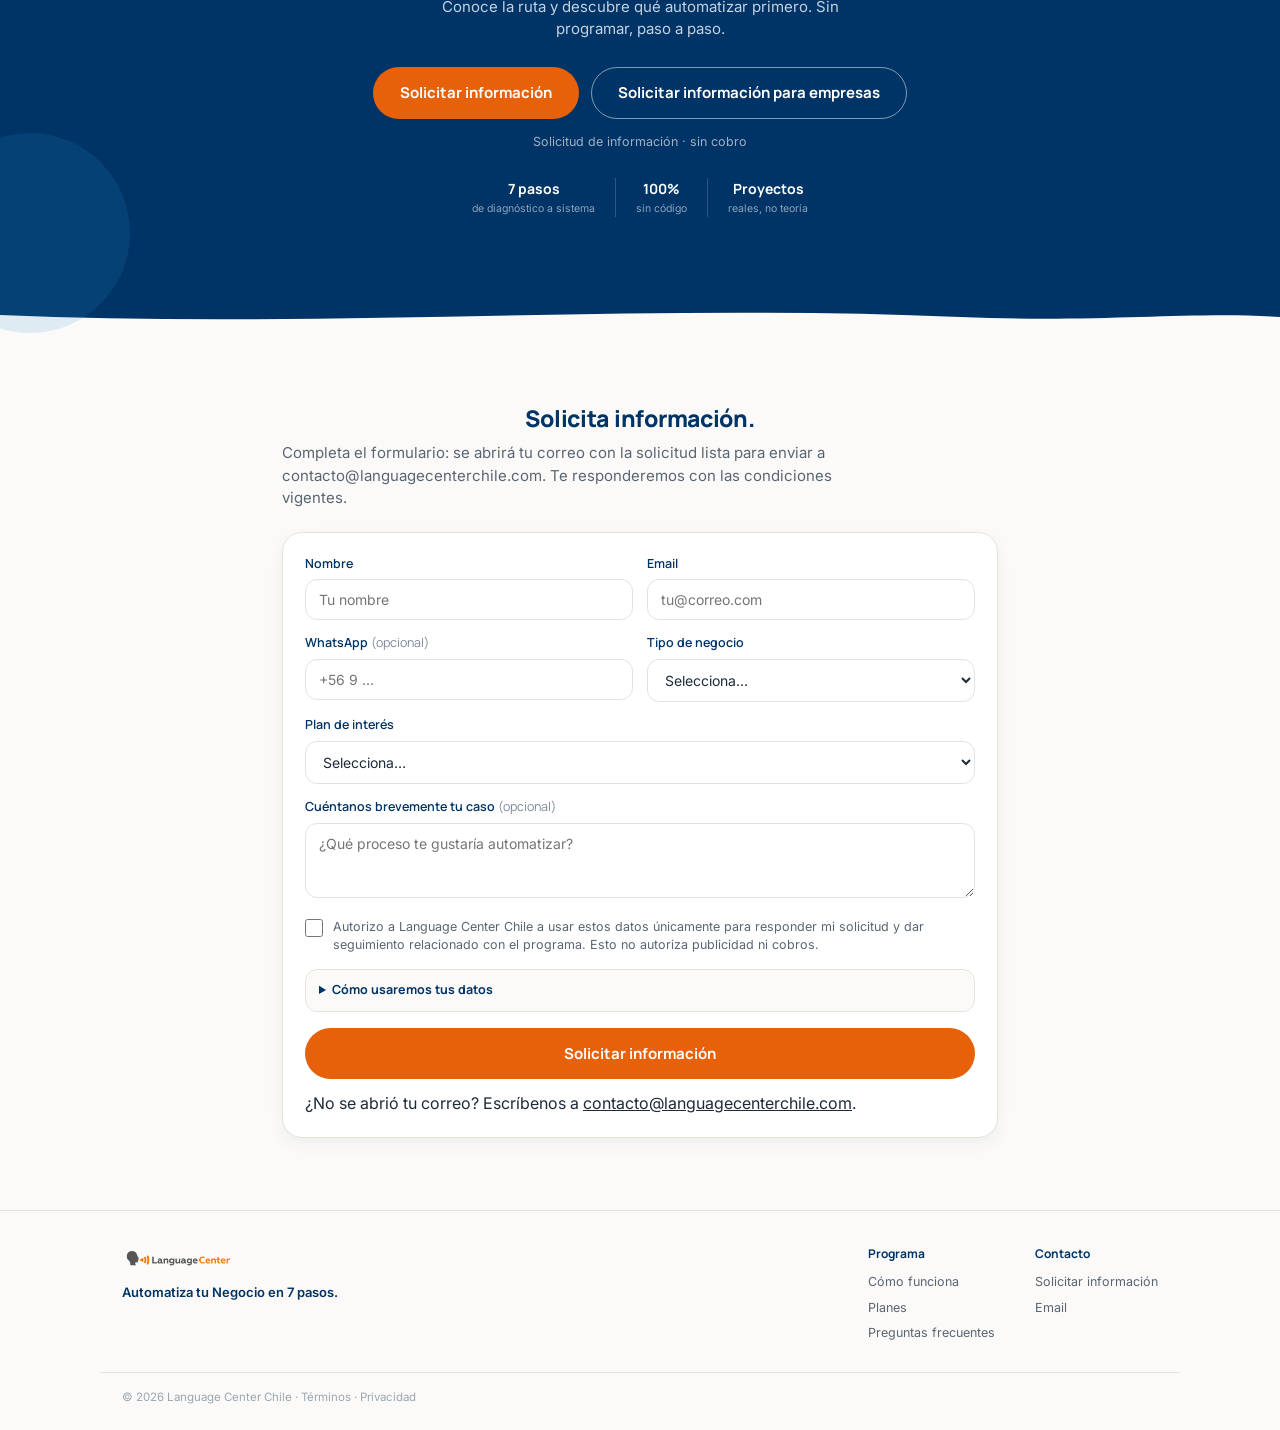
==== commit 126dca3a: "feat: CTA «Solicitar información» con destino contacto@languagecenterchile.com Decisiones de Katheri" ====
--- a/index.html
+++ b/index.html
@@ -25,7 +25,7 @@
       <a href="#como-funciona">Cómo funciona</a>
       <a href="#planes">Planes</a>
       <a href="#faq">Preguntas</a>
-      <a class="btn btn--ghost btn--sm" href="#diagnostico">Inscríbete</a>
+      <a class="btn btn--ghost btn--sm" href="#diagnostico">Solicitar información</a>
     </nav>
   </div>
 </header>
@@ -41,8 +41,8 @@
       <h1>Construye un sistema que trabaja por ti.<br>En 7 pasos, sin programar.</h1>
       <p class="lead">Para dueños de pyme que ya saben que automatizar sirve… pero no por dónde empezar. Te guiamos paso a paso.</p>
       <div class="hero__cta">
-        <a class="btn btn--primary" href="#diagnostico">Quiero automatizar mi negocio</a>
-        <a class="btn btn--ghost" href="#diagnostico">Consultar para mi empresa</a>
+        <a class="btn btn--primary" href="#diagnostico">Solicitar información</a>
+        <a class="btn btn--ghost" href="#diagnostico">Solicitar información para empresas</a>
       </div>
       <p class="microcopy"><svg class="ico-check" viewBox="0 0 24 24" aria-hidden="true"><path d="M5 13l4 4L19 7"/></svg>Diagnóstico gratis · sin conocimientos técnicos</p>
     </div>
@@ -152,7 +152,7 @@
         <ul class="plan__feats">
           <li>Ruta completa de 7 pasos</li><li>CRM + plantillas y prompts</li><li>2 sesiones en vivo (diagnóstico + revisión)</li><li>Bonos incluidos</li>
         </ul>
-        <a class="btn btn--primary btn--block" href="#diagnostico">Quiero conocer el programa</a>
+        <a class="btn btn--primary btn--block" href="#diagnostico">Solicitar información</a>
       </article>
       <article class="plan">
         <h3 class="plan__nm">Empresa</h3><p class="plan__mod">B2B Pro · hasta 10 personas</p>
@@ -160,7 +160,7 @@
         <ul class="plan__feats">
           <li>Diagnóstico del equipo</li><li>Sesiones privadas</li><li>Plantillas y ruta de implementación</li>
         </ul>
-        <a class="btn btn--ghost btn--block" href="#diagnostico">Solicitar propuesta</a>
+        <a class="btn btn--ghost btn--block" href="#diagnostico">Solicitar información para empresas</a>
       </article>
     </div>
     <p class="section__note">Precios de preparación interna · no habilitan cobro hasta completar QA y aprobación final.</p>
@@ -225,10 +225,10 @@
     <h2 class="cta-final__title">¿Listo para que tu negocio<br>trabaje por ti?</h2>
     <p class="cta-final__sub">Conoce la ruta y descubre qué automatizar primero. Sin programar, paso a paso.</p>
     <div class="cta-final__btns">
-      <a class="btn btn--primary" href="#diagnostico">Quiero conocer el programa</a>
-      <a class="btn btn--ghost-light" href="#diagnostico">Consultar para mi empresa</a>
-    </div>
-    <p class="cta-final__micro">Registro de interés · sin cobro en esta versión</p>
+      <a class="btn btn--primary" href="#diagnostico">Solicitar información</a>
+      <a class="btn btn--ghost-light" href="#diagnostico">Solicitar información para empresas</a>
+    </div>
+    <p class="cta-final__micro">Solicitud de información · sin cobro</p>
     <ul class="stats">
       <li><strong>7 pasos</strong><span>de diagnóstico a sistema</span></li>
       <li><strong>100%</strong><span>sin código</span></li>
@@ -241,19 +241,18 @@
 <!-- ============ DIAGNOSTICO (FORM) ============ -->
 <section class="section section--cream" id="diagnostico">
   <div class="container container--narrow">
-    <h2 class="section__title section__title--sm center">Registra tu interés.</h2>
-    <p class="section__sub">La captura permanece desactivada hasta configurar el canal oficial y completar las pruebas.</p>
-
-    <!-- 
-      LEAD FORM — cómo conectar el destino de los leads:
-      1) Formspree (más fácil): crea un form en formspree.io y reemplaza la URL del action.
-      2) Google Sheet: publica un Apps Script como web app y apunta el action ahí.
-      3) n8n: crea un webhook y úsalo como action.
-      Antes de habilitar: aprobar el aviso de datos, configurar el destino oficial,
-      probar la recepción y confirmar el procedimiento de acceso/corrección/eliminación.
-      Mientras no esté conectado, el formulario muestra un aviso (ver script.js).
+    <h2 class="section__title section__title--sm center">Solicita información.</h2>
+    <p class="section__sub">Completa el formulario: se abrirá tu correo con la solicitud lista para enviar a contacto@languagecenterchile.com. Te responderemos con las condiciones vigentes.</p>
+
+    <!--
+      FORMULARIO "SOLICITAR INFORMACIÓN" — destino decidido por Katherine el 01-11-2026: correo contacto@languagecenterchile.com.
+      El sitio no envía datos a terceros: script.js valida, arma un mailto con asunto fijo
+      "[Automatiza 7 Pasos] Solicitud de información" y abre el programa de correo de la persona, que decide si envía.
+      Sin JavaScript, el action mailto actúa como respaldo.
+      Antes de publicar: aprobar textos, probar la llegada a la casilla (sin spam) y preparar la respuesta modelo.
+      WhatsApp y formularios conectados (Formspree, Apps Script, n8n) quedan para una etapa posterior.
     -->
-    <form class="form" id="lead-form" action="https://formspree.io/f/REEMPLAZAR_ID" method="POST" novalidate>
+    <form class="form" id="lead-form" action="mailto:contacto@languagecenterchile.com" method="post" enctype="text/plain" novalidate>
       <div class="form__row">
         <label class="field"><span>Nombre</span><input type="text" name="nombre" required autocomplete="name" placeholder="Tu nombre"></label>
         <label class="field"><span>Email</span><input type="email" name="email" required autocomplete="email" placeholder="tu@correo.com"></label>
@@ -287,10 +286,11 @@
       <details class="form__privacy" id="form-privacy-note">
         <summary>Cómo usaremos tus datos</summary>
         <p>Usaremos tu nombre y correo —y los datos opcionales que entregues— para responder esta solicitud y continuar la conversación sobre el programa.</p>
-        <p>No enviaremos estos datos a analítica ni los usaremos para cobrar. Puedes solicitar acceso, corrección o eliminación escribiendo a <a href="mailto:contacto@languagecenterchile.com">contacto@languagecenterchile.com</a>.</p>
+        <p>Este formulario no envía datos por sí mismo: abre tu programa de correo con el mensaje listo y tú decides si lo envías. No enviaremos estos datos a analítica ni los usaremos para cobrar. Puedes solicitar acceso, corrección o eliminación escribiendo a <a href="mailto:contacto@languagecenterchile.com">contacto@languagecenterchile.com</a>.</p>
       </details>
-      <button type="submit" class="btn btn--primary btn--block">Registrar interés</button>
+      <button type="submit" class="btn btn--primary btn--block">Solicitar información</button>
       <p class="form__status" id="form-status" role="status" aria-live="polite"></p>
+      <p class="form__fallback">¿No se abrió tu correo? Escríbenos a <a href="mailto:contacto@languagecenterchile.com?subject=%5BAutomatiza%207%20Pasos%5D%20Solicitud%20de%20informaci%C3%B3n">contacto@languagecenterchile.com</a>.</p>
     </form>
   </div>
 </section>
@@ -306,7 +306,7 @@
     </div>
     <nav class="footer__links">
       <div><h4>Programa</h4><a href="#como-funciona">Cómo funciona</a><a href="#planes">Planes</a><a href="#faq">Preguntas frecuentes</a></div>
-      <div><h4>Contacto</h4><a href="#diagnostico">Registrar interés</a><a href="mailto:contacto@languagecenterchile.com">Email</a></div>
+      <div><h4>Contacto</h4><a href="#diagnostico">Solicitar información</a><a href="mailto:contacto@languagecenterchile.com">Email</a></div>
     </nav>
   </div>
   <div class="container footer__bottom">
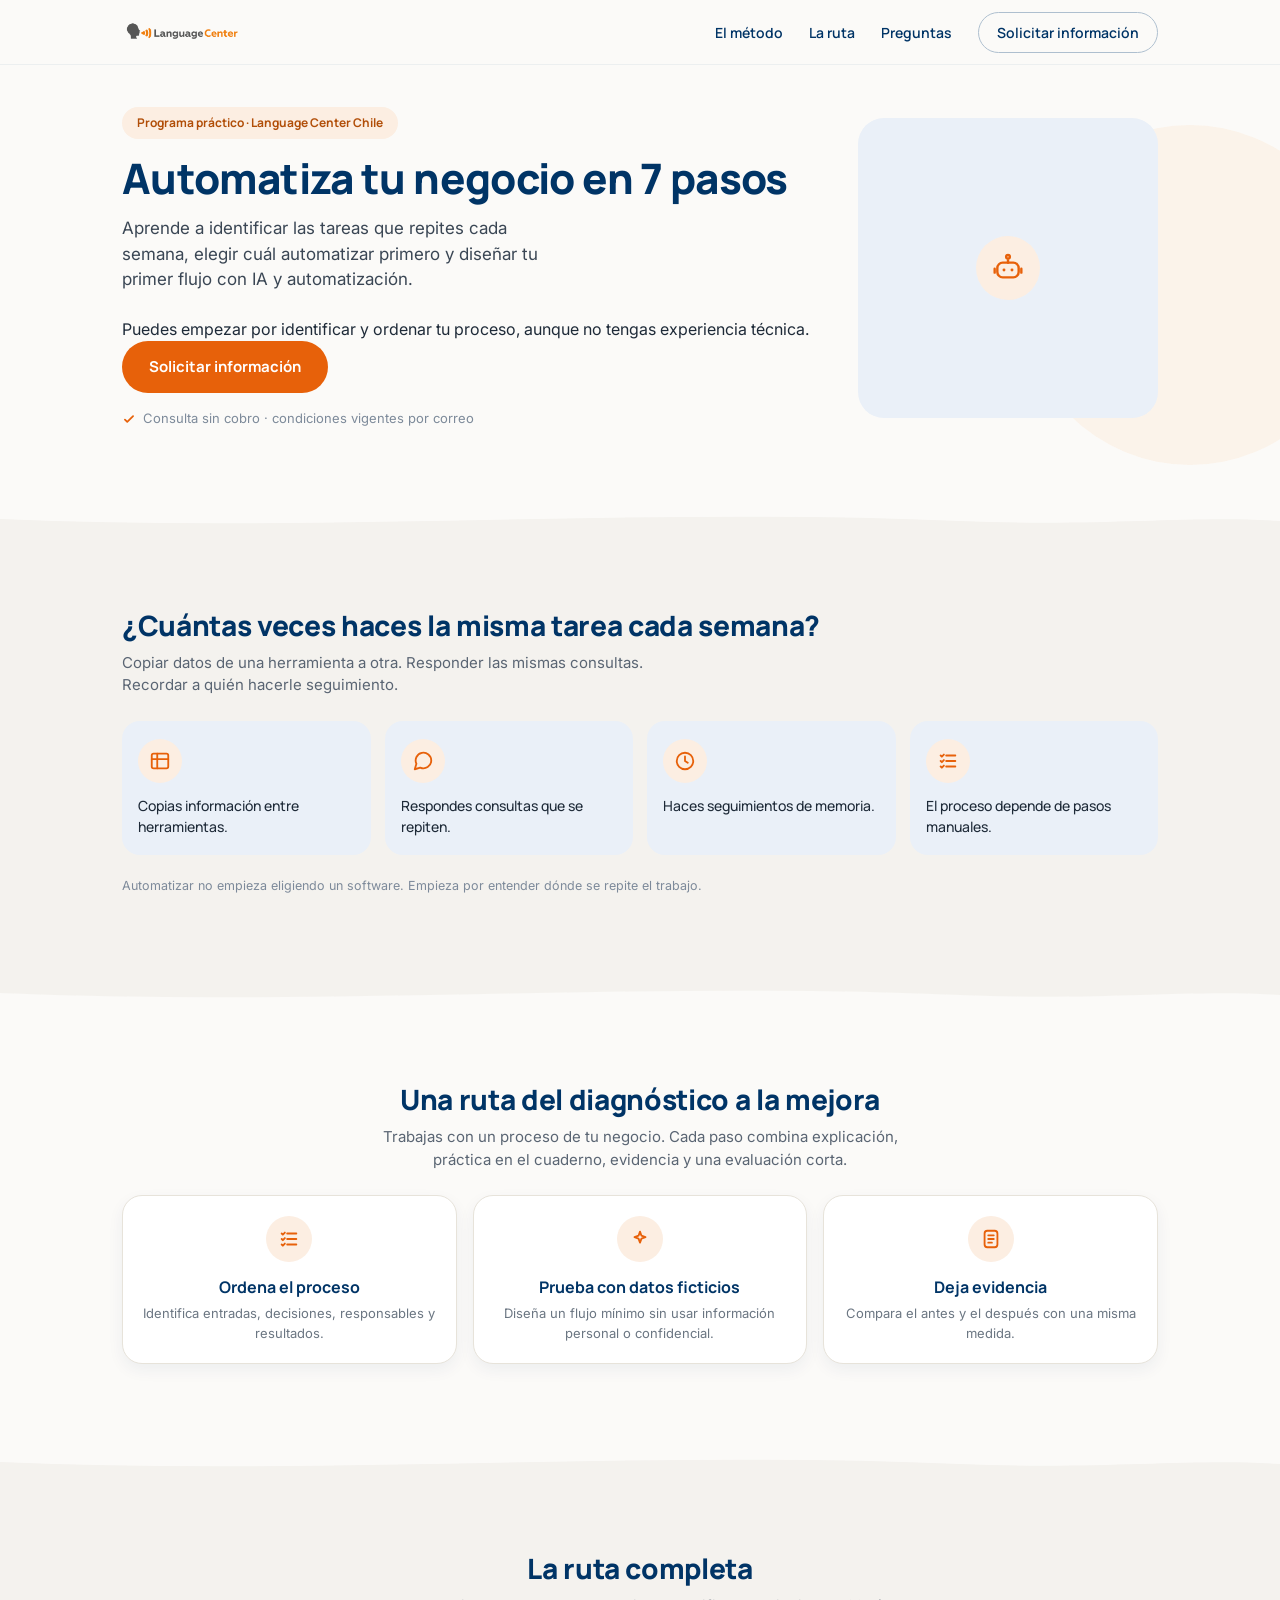
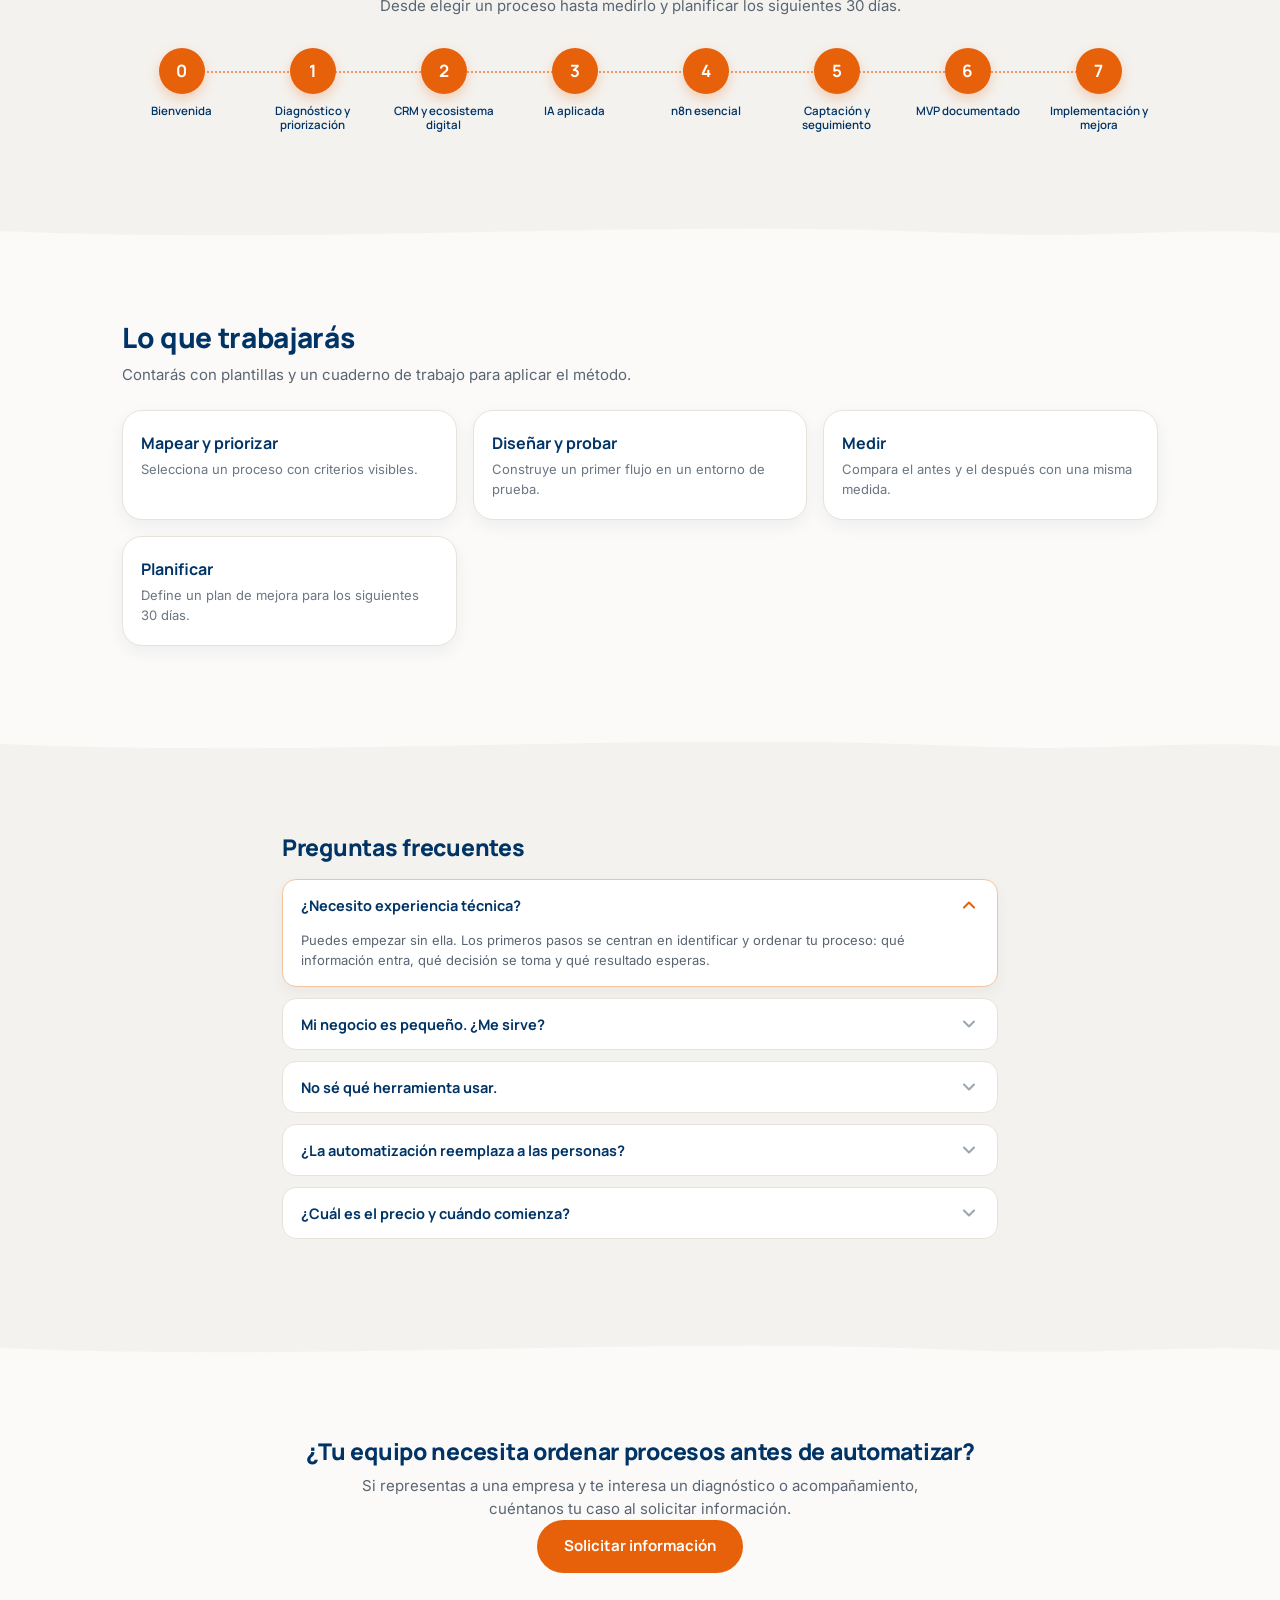
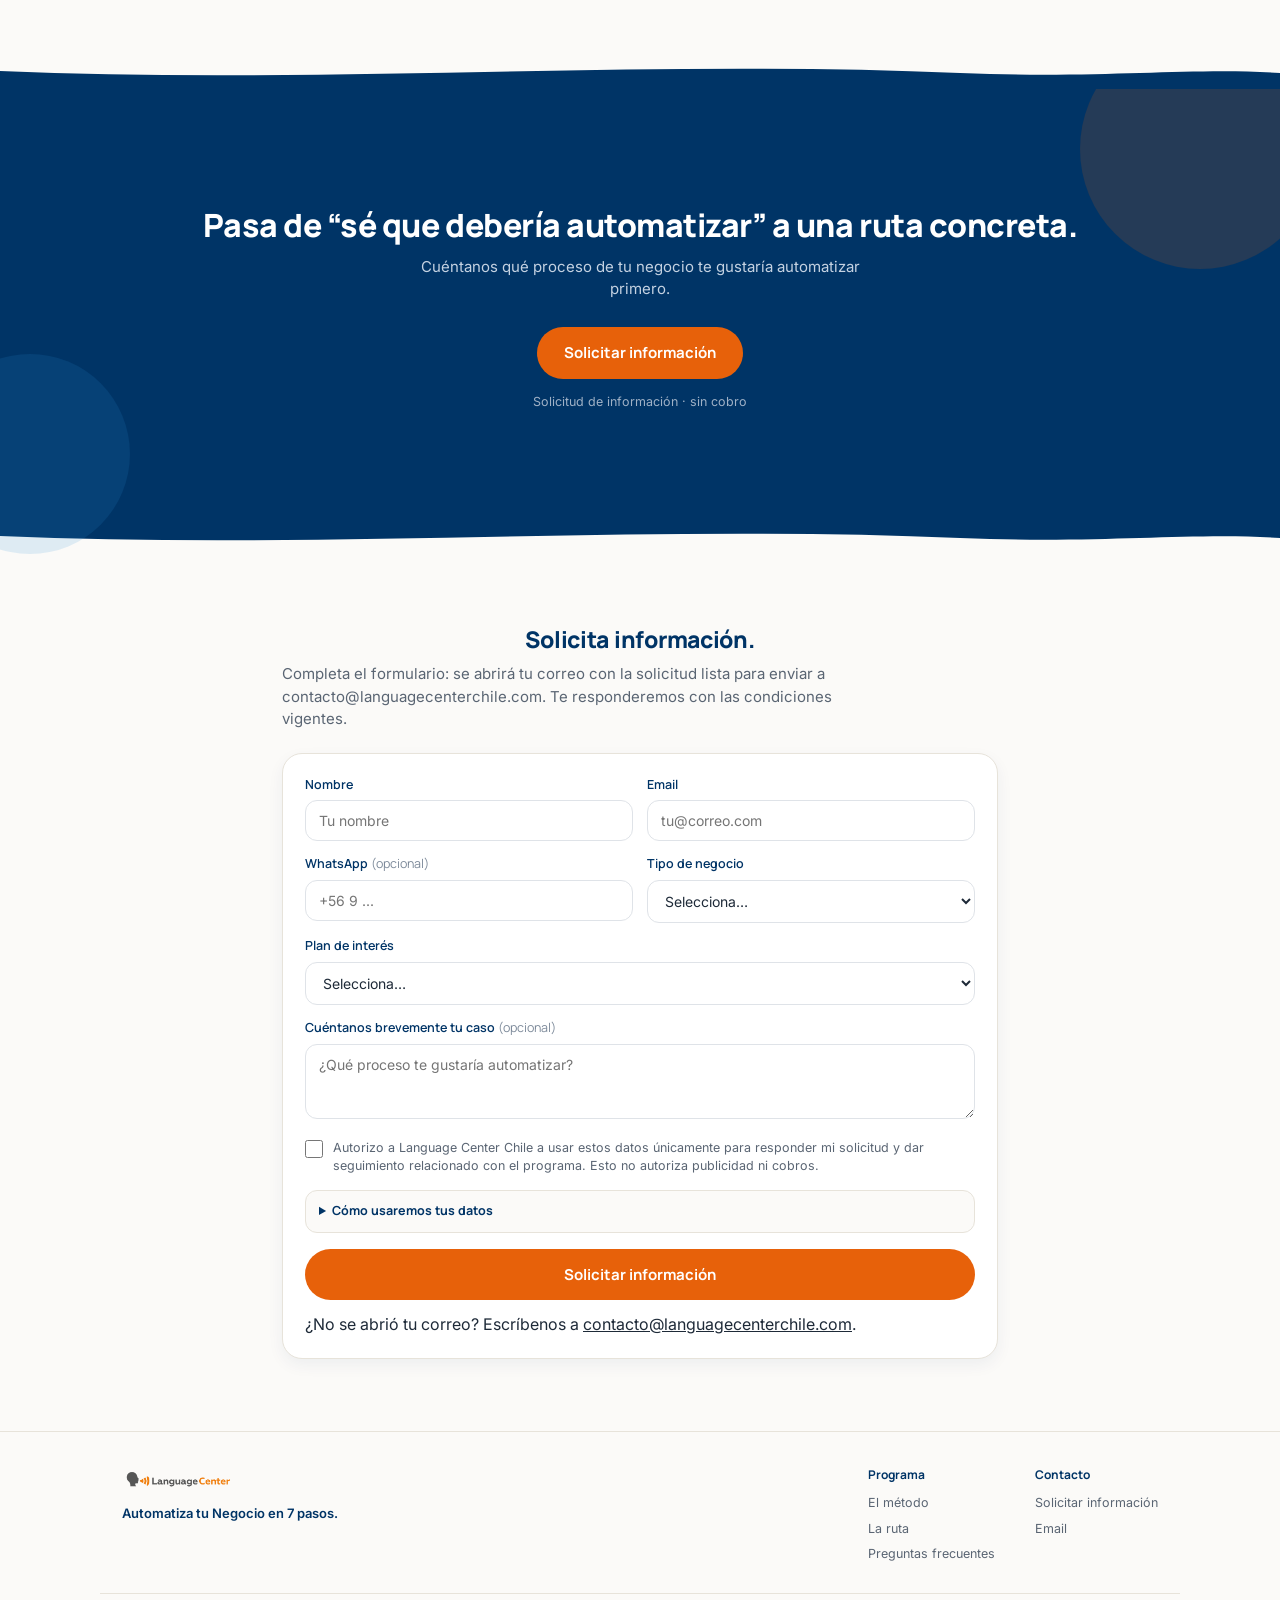
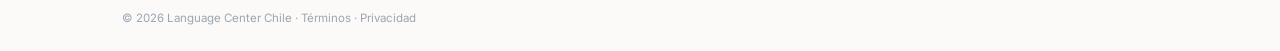
==== commit 9f910576: "Alinear landing con el copy público v0.3" ====
--- a/index.html
+++ b/index.html
@@ -3,8 +3,8 @@
 <head>
 <meta charset="UTF-8">
 <meta name="viewport" content="width=device-width, initial-scale=1.0">
-<title>Automatiza tu Negocio en 7 pasos · Language Center Chile</title>
-<meta name="description" content="Construye un sistema que trabaja por ti. En 7 pasos, sin programar. Programa aplicado de automatización para dueños de pyme y equipos.">
+<title>Automatiza tu negocio en 7 pasos · Language Center Chile</title>
+<meta name="description" content="Identifica las tareas que repites, elige cuál automatizar primero y diseña un primer flujo con IA y automatización en un entorno de prueba.">
 <link rel="preconnect" href="https://fonts.googleapis.com">
 <link rel="preconnect" href="https://fonts.gstatic.com" crossorigin>
 <link href="https://fonts.googleapis.com/css2?family=Manrope:wght@500;600;700;800&family=Inter:wght@400;500;600&display=swap" rel="stylesheet">
@@ -12,7 +12,6 @@
 </head>
 <body>
 
-<!-- ============ HEADER / NAV ============ -->
 <header class="site-header" id="inicio">
   <div class="container nav">
     <a class="nav__logo" href="#inicio" aria-label="Language Center Chile - inicio">
@@ -22,8 +21,8 @@
       <span></span><span></span><span></span>
     </button>
     <nav class="nav__menu" id="nav-menu">
-      <a href="#como-funciona">Cómo funciona</a>
-      <a href="#planes">Planes</a>
+      <a href="#metodo">El método</a>
+      <a href="#ruta">La ruta</a>
       <a href="#faq">Preguntas</a>
       <a class="btn btn--ghost btn--sm" href="#diagnostico">Solicitar información</a>
     </nav>
@@ -32,19 +31,18 @@
 
 <main>
 
-<!-- ============ HERO ============ -->
 <section class="hero">
   <span class="blob blob--hero" aria-hidden="true"></span>
   <div class="container hero__grid">
     <div class="hero__copy">
-      <span class="eyebrow">Curso aplicado · 7 pasos · sin código</span>
-      <h1>Construye un sistema que trabaja por ti.<br>En 7 pasos, sin programar.</h1>
-      <p class="lead">Para dueños de pyme que ya saben que automatizar sirve… pero no por dónde empezar. Te guiamos paso a paso.</p>
+      <span class="eyebrow">Programa práctico · Language Center Chile</span>
+      <h1>Automatiza tu negocio en 7 pasos</h1>
+      <p class="lead">Aprende a identificar las tareas que repites cada semana, elegir cuál automatizar primero y diseñar tu primer flujo con IA y automatización.</p>
+      <p>Puedes empezar por identificar y ordenar tu proceso, aunque no tengas experiencia técnica.</p>
       <div class="hero__cta">
         <a class="btn btn--primary" href="#diagnostico">Solicitar información</a>
-        <a class="btn btn--ghost" href="#diagnostico">Solicitar información para empresas</a>
-      </div>
-      <p class="microcopy"><svg class="ico-check" viewBox="0 0 24 24" aria-hidden="true"><path d="M5 13l4 4L19 7"/></svg>Diagnóstico gratis · sin conocimientos técnicos</p>
+      </div>
+      <p class="microcopy"><svg class="ico-check" viewBox="0 0 24 24" aria-hidden="true"><path d="M5 13l4 4L19 7"/></svg>Consulta sin cobro · condiciones vigentes por correo</p>
     </div>
     <div class="hero__media" aria-hidden="true">
       <div class="hero__illu">
@@ -57,183 +55,97 @@
   <div class="wave"><svg viewBox="0 0 1440 44" preserveAspectRatio="none" aria-hidden="true"><path d="M0,26 C360,40 720,14 1080,28 C1240,34 1340,22 1440,28 L1440,44 L0,44 Z" fill="var(--sand)"/></svg></div>
 </section>
 
-<!-- ============ DOLOR ============ -->
 <section class="section section--sand">
   <div class="container">
-    <h2 class="section__title">¿Tu negocio crece, pero tus procesos siguen a mano?</h2>
+    <h2 class="section__title">¿Cuántas veces haces la misma tarea cada semana?</h2>
+    <p class="section__sub">Copiar datos de una herramienta a otra. Responder las mismas consultas. Recordar a quién hacerle seguimiento.</p>
     <div class="pain-grid">
-      <article class="pain-card"><span class="ico-circle"><svg viewBox="0 0 24 24"><path d="M21 11.5a8.5 8.5 0 0 1-12 7.7L3 21l1.8-6A8.5 8.5 0 1 1 21 11.5Z"/></svg></span><p>Respondes a mano cada consulta.</p></article>
-      <article class="pain-card"><span class="ico-circle"><svg viewBox="0 0 24 24"><circle cx="12" cy="12" r="9"/><path d="M12 7v5l3 2"/></svg></span><p>Los leads se enfrían sin seguimiento.</p></article>
-      <article class="pain-card"><span class="ico-circle"><svg viewBox="0 0 24 24"><rect x="3" y="4" width="18" height="16" rx="2"/><path d="M3 10h18M9 4v16"/></svg></span><p>Tu Excel nunca está al día.</p></article>
-      <article class="pain-card"><span class="ico-circle"><svg viewBox="0 0 24 24"><circle cx="12" cy="12" r="9"/><path d="M12 8v4l2.5 1.5"/></svg></span><p>Pierdes 5–10 h por semana en lo repetitivo.</p></article>
-    </div>
-  </div>
-  <div class="wave"><svg viewBox="0 0 1440 44" preserveAspectRatio="none" aria-hidden="true"><path d="M0,26 C360,40 720,14 1080,28 C1240,34 1340,22 1440,28 L1440,44 L0,44 Z" fill="var(--cream)"/></svg></div>
-</section>
-
-<!-- ============ SOLUCION ============ -->
-<section class="section section--cream center" id="como-funciona">
-  <div class="container">
-    <h2 class="section__title">Sales con un sistema funcionando, no con apuntes.</h2>
-    <p class="section__sub">Sin programar. Te guiamos paso a paso para construirlo en 7 pasos.</p>
-    <ol class="flow">
-      <li class="flow__node"><span class="ico-circle"><svg viewBox="0 0 24 24"><rect x="3" y="4" width="18" height="16" rx="2"/><path d="M3 10h18M9 4v16"/></svg></span><span class="flow__nm">Captura</span><span class="flow__ds">Tus datos entran</span></li>
-      <li class="flow__arrow" aria-hidden="true"><svg viewBox="0 0 24 24"><path d="M8 5l7 7-7 7"/></svg></li>
-      <li class="flow__node"><span class="ico-circle"><svg viewBox="0 0 24 24"><ellipse cx="12" cy="5" rx="8" ry="3"/><path d="M4 5v14c0 1.7 3.6 3 8 3s8-1.3 8-3V5M4 12c0 1.7 3.6 3 8 3s8-1.3 8-3"/></svg></span><span class="flow__nm">CRM</span><span class="flow__ds">Todo en un lugar</span></li>
-      <li class="flow__arrow" aria-hidden="true"><svg viewBox="0 0 24 24"><path d="M8 5l7 7-7 7"/></svg></li>
-      <li class="flow__node"><span class="ico-circle"><svg viewBox="0 0 24 24"><path d="M18 8a6 6 0 0 0-12 0c0 7-3 9-3 9h18s-3-2-3-9M13.7 21a2 2 0 0 1-3.4 0"/></svg></span><span class="flow__nm">Seguimiento</span><span class="flow__ds">Nada se enfría</span></li>
-      <li class="flow__arrow" aria-hidden="true"><svg viewBox="0 0 24 24"><path d="M8 5l7 7-7 7"/></svg></li>
-      <li class="flow__node"><span class="ico-circle"><svg viewBox="0 0 24 24"><rect x="3" y="4" width="18" height="18" rx="3"/><path d="M3 9h18M8 2v4M16 2v4M9 15l2 2 4-4"/></svg></span><span class="flow__nm">Agenda</span><span class="flow__ds">Cierras la cita</span></li>
+      <article class="pain-card"><span class="ico-circle"><svg viewBox="0 0 24 24"><rect x="3" y="4" width="18" height="16" rx="2"/><path d="M3 10h18M9 4v16"/></svg></span><p>Copias información entre herramientas.</p></article>
+      <article class="pain-card"><span class="ico-circle"><svg viewBox="0 0 24 24"><path d="M21 11.5a8.5 8.5 0 0 1-12 7.7L3 21l1.8-6A8.5 8.5 0 1 1 21 11.5Z"/></svg></span><p>Respondes consultas que se repiten.</p></article>
+      <article class="pain-card"><span class="ico-circle"><svg viewBox="0 0 24 24"><circle cx="12" cy="12" r="9"/><path d="M12 7v5l3 2"/></svg></span><p>Haces seguimientos de memoria.</p></article>
+      <article class="pain-card"><span class="ico-circle"><svg viewBox="0 0 24 24"><path d="M10 6h10M10 12h10M10 18h10M4 6l1.3 1.3L7.5 5M4 12l1.3 1.3L7.5 11M4 18l1.3 1.3L7.5 17"/></svg></span><p>El proceso depende de pasos manuales.</p></article>
+    </div>
+    <p class="section__note">Automatizar no empieza eligiendo un software. Empieza por entender dónde se repite el trabajo.</p>
+  </div>
+  <div class="wave"><svg viewBox="0 0 1440 44" preserveAspectRatio="none" aria-hidden="true"><path d="M0,26 C360,40 720,14 1080,28 C1240,34 1340,22 1440,28 L1440,44 L0,44 Z" fill="var(--cream)"/></svg></div>
+</section>
+
+<section class="section section--cream center" id="metodo">
+  <div class="container">
+    <h2 class="section__title">Una ruta del diagnóstico a la mejora</h2>
+    <p class="section__sub">Trabajas con un proceso de tu negocio. Cada paso combina explicación, práctica en el cuaderno, evidencia y una evaluación corta.</p>
+    <div class="cards-3">
+      <article class="card"><span class="ico-circle"><svg viewBox="0 0 24 24"><path d="M10 6h10M10 12h10M10 18h10M4 6l1.3 1.3L7.5 5M4 12l1.3 1.3L7.5 11M4 18l1.3 1.3L7.5 17"/></svg></span><h3>Ordena el proceso</h3><p>Identifica entradas, decisiones, responsables y resultados.</p></article>
+      <article class="card"><span class="ico-circle"><svg viewBox="0 0 24 24"><path d="M12 4l1.6 4.4L18 10l-4.4 1.6L12 16l-1.6-4.4L6 10l4.4-1.6z"/></svg></span><h3>Prueba con datos ficticios</h3><p>Diseña un flujo mínimo sin usar información personal o confidencial.</p></article>
+      <article class="card"><span class="ico-circle"><svg viewBox="0 0 24 24"><rect x="5" y="3" width="14" height="18" rx="3"/><path d="M9 8h6M9 12h6M9 16h4"/></svg></span><h3>Deja evidencia</h3><p>Compara el antes y el después con una misma medida.</p></article>
+    </div>
+  </div>
+  <div class="wave"><svg viewBox="0 0 1440 44" preserveAspectRatio="none" aria-hidden="true"><path d="M0,26 C360,40 720,14 1080,28 C1240,34 1340,22 1440,28 L1440,44 L0,44 Z" fill="var(--sand)"/></svg></div>
+</section>
+
+<section class="section section--sand center" id="ruta">
+  <div class="container">
+    <h2 class="section__title">La ruta completa</h2>
+    <p class="section__sub">Desde elegir un proceso hasta medirlo y planificar los siguientes 30 días.</p>
+    <ol class="steps">
+      <li class="step"><span class="step__num">0</span><span class="step__lbl">Bienvenida</span></li>
+      <li class="step"><span class="step__num">1</span><span class="step__lbl">Diagnóstico y priorización</span></li>
+      <li class="step"><span class="step__num">2</span><span class="step__lbl">CRM y ecosistema digital</span></li>
+      <li class="step"><span class="step__num">3</span><span class="step__lbl">IA aplicada</span></li>
+      <li class="step"><span class="step__num">4</span><span class="step__lbl">n8n esencial</span></li>
+      <li class="step"><span class="step__num">5</span><span class="step__lbl">Captación y seguimiento</span></li>
+      <li class="step"><span class="step__num">6</span><span class="step__lbl">MVP documentado</span></li>
+      <li class="step"><span class="step__num">7</span><span class="step__lbl">Implementación y mejora</span></li>
     </ol>
   </div>
+  <div class="wave"><svg viewBox="0 0 1440 44" preserveAspectRatio="none" aria-hidden="true"><path d="M0,26 C360,40 720,14 1080,28 C1240,34 1340,22 1440,28 L1440,44 L0,44 Z" fill="var(--cream)"/></svg></div>
+</section>
+
+<section class="section section--cream">
+  <div class="container">
+    <h2 class="section__title">Lo que trabajarás</h2>
+    <p class="section__sub">Contarás con plantillas y un cuaderno de trabajo para aplicar el método.</p>
+    <div class="cards-3">
+      <article class="card"><h3>Mapear y priorizar</h3><p>Selecciona un proceso con criterios visibles.</p></article>
+      <article class="card"><h3>Diseñar y probar</h3><p>Construye un primer flujo en un entorno de prueba.</p></article>
+      <article class="card"><h3>Medir</h3><p>Compara el antes y el después con una misma medida.</p></article>
+      <article class="card"><h3>Planificar</h3><p>Define un plan de mejora para los siguientes 30 días.</p></article>
+    </div>
+  </div>
   <div class="wave"><svg viewBox="0 0 1440 44" preserveAspectRatio="none" aria-hidden="true"><path d="M0,26 C360,40 720,14 1080,28 C1240,34 1340,22 1440,28 L1440,44 L0,44 Z" fill="var(--sand)"/></svg></div>
 </section>
 
-<!-- ============ QUE RECIBES ============ -->
-<section class="section section--sand">
-  <div class="container">
-    <h2 class="section__title">No te llevas apuntes. Te llevas herramientas.</h2>
-    <p class="section__sub">Todo listo para usar desde el primer paso, no teoría que se olvida.</p>
-    <div class="cards-3">
-      <article class="card"><span class="ico-circle"><svg viewBox="0 0 24 24"><rect x="3" y="5" width="18" height="14" rx="3"/><circle cx="9" cy="11" r="2.2"/><path d="M6.2 16c.4-1.4 1.6-2.1 2.8-2.1s2.4.7 2.8 2.1M15 10.5h3.2M15 13.2h3.2"/></svg></span><h3>CRM listo para usar</h3><p>Tus contactos y ventas, ordenados.</p></article>
-      <article class="card"><span class="ico-circle"><svg viewBox="0 0 24 24"><path d="M12 4l1.6 4.4L18 10l-4.4 1.6L12 16l-1.6-4.4L6 10l4.4-1.6z"/><path d="M18 15l.8 2L21 17.8l-2.2.8L18 21l-.8-2.4L15 17.8l2.2-.8z"/></svg></span><h3>Automatizaciones con IA</h3><p>Lo repetitivo, en piloto automático.</p></article>
-      <article class="card"><span class="ico-circle"><svg viewBox="0 0 24 24"><rect x="5" y="3" width="14" height="18" rx="3"/><path d="M9 8h6M9 12h6M9 16h4"/></svg></span><h3>Plantillas y prompts</h3><p>Listas para copiar y adaptar.</p></article>
-      <article class="card"><span class="ico-circle"><svg viewBox="0 0 24 24"><circle cx="9" cy="8.5" r="3"/><path d="M3.5 18.5c.6-3 3-4.5 5.5-4.5s4.9 1.5 5.5 4.5M17.5 9.5a2.2 2.2 0 1 0 0 0M16.5 14.6c2 .3 3.5 1.7 4 4"/></svg></span><h3>Sesiones en vivo</h3><p>Acompañamiento real, no solo videos.</p></article>
-      <article class="card"><span class="ico-circle"><svg viewBox="0 0 24 24"><circle cx="11" cy="11" r="6.5"/><path d="M20 20l-4.2-4.2"/></svg></span><h3>Diagnóstico inicial</h3><p>Sabes por dónde empezar.</p></article>
-      <article class="card"><span class="ico-circle"><svg viewBox="0 0 24 24"><path d="M5 4.5A1.5 1.5 0 0 1 6.5 3H19v15H6.5A1.5 1.5 0 0 0 5 19.5zM5 19.5A1.5 1.5 0 0 1 6.5 18H19v3H6.5A1.5 1.5 0 0 1 5 19.5z"/></svg></span><h3>Biblioteca de recursos</h3><p>Material para seguir avanzando.</p></article>
-    </div>
-  </div>
-  <div class="wave"><svg viewBox="0 0 1440 44" preserveAspectRatio="none" aria-hidden="true"><path d="M0,26 C360,40 720,14 1080,28 C1240,34 1340,22 1440,28 L1440,44 L0,44 Z" fill="var(--cream)"/></svg></div>
-</section>
-
-<!-- ============ BONOS ============ -->
-<section class="section section--cream">
-  <div class="container">
-    <span class="badge"><svg class="ico-gift" viewBox="0 0 24 24" aria-hidden="true"><path d="M20 12v8H4v-8M2 7h20v5H2zM12 7v13M12 7S10.8 3.5 8.8 3.5a2.1 2.1 0 0 0 0 4.5zM12 7s1.2-3.5 3.2-3.5a2.1 2.1 0 0 1 0 4.5z"/></svg>Incluido sin costo extra</span>
-    <h2 class="section__title section__title--sm">Y además, te llevas estos bonos.</h2>
-    <div class="bonus-grid">
-      <article class="bonus"><span class="ico-circle ico-circle--sm"><svg viewBox="0 0 24 24"><path d="M12 4l1.6 4.4L18 10l-4.4 1.6L12 16l-1.6-4.4L6 10l4.4-1.6z"/></svg></span><div><h3>Prompt Pack IA</h3><p>Prompts listos para tu negocio.</p></div></article>
-      <article class="bonus"><span class="ico-circle ico-circle--sm"><svg viewBox="0 0 24 24"><path d="M10 6h10M10 12h10M10 18h10M4 6l1.3 1.3L7.5 5M4 12l1.3 1.3L7.5 11M4 18l1.3 1.3L7.5 17"/></svg></span><div><h3>Checklists</h3><p>Para no saltarte ningún paso.</p></div></article>
-      <article class="bonus"><span class="ico-circle ico-circle--sm"><svg viewBox="0 0 24 24"><path d="M6 21V4M6 4h11.5l-2.2 3.2 2.2 3.2H6"/></svg></span><div><h3>Guía de inicio rápido</h3><p>Tu primer paso, sin perderte.</p></div></article>
-    </div>
-  </div>
-  <div class="wave"><svg viewBox="0 0 1440 44" preserveAspectRatio="none" aria-hidden="true"><path d="M0,26 C360,40 720,14 1080,28 C1240,34 1340,22 1440,28 L1440,44 L0,44 Z" fill="var(--sand)"/></svg></div>
-</section>
-
-<!-- ============ 7 PASOS ============ -->
-<section class="section section--sand center">
-  <div class="container">
-    <h2 class="section__title">Un solo sistema, paso a paso.</h2>
-    <p class="section__sub">Eliges un proceso real de tu negocio y lo construyes a lo largo de los 7 pasos.</p>
-    <ol class="steps">
-      <li class="step"><span class="step__num">1</span><span class="step__lbl">Diagnóstico</span></li>
-      <li class="step"><span class="step__num">2</span><span class="step__lbl">CRM</span></li>
-      <li class="step"><span class="step__num">3</span><span class="step__lbl">IA aplicada</span></li>
-      <li class="step"><span class="step__num">4</span><span class="step__lbl">n8n</span></li>
-      <li class="step"><span class="step__num">5</span><span class="step__lbl">Captación</span></li>
-      <li class="step"><span class="step__num">6</span><span class="step__lbl">Integraciones</span></li>
-      <li class="step"><span class="step__num">7</span><span class="step__lbl">Implementación</span></li>
-    </ol>
-    <p class="section__note">Terminas con una sola cosa funcionando de punta a punta —la tuya—, no con siete temas sueltos.</p>
-  </div>
-  <div class="wave"><svg viewBox="0 0 1440 44" preserveAspectRatio="none" aria-hidden="true"><path d="M0,26 C360,40 720,14 1080,28 C1240,34 1340,22 1440,28 L1440,44 L0,44 Z" fill="var(--cream)"/></svg></div>
-</section>
-
-<!-- ============ PLANES ============ -->
-<section class="section section--sand center" id="planes">
-  <div class="container">
-    <h2 class="section__title">Dos formas de avanzar.</h2>
-    <p class="section__sub">Programa Pro para personas y una ruta privada para equipos.</p>
-    <div class="plans">
-      <article class="plan plan--pro">
-        <span class="plan__promo">Oferta principal</span>
-        <h3 class="plan__nm">Pro</h3><p class="plan__mod">Programa completo + 2 sesiones en vivo</p>
-        <p class="plan__price">$89.000 <s>$129.000</s><small>precio lanzamiento</small></p>
-        <ul class="plan__feats">
-          <li>Ruta completa de 7 pasos</li><li>CRM + plantillas y prompts</li><li>2 sesiones en vivo (diagnóstico + revisión)</li><li>Bonos incluidos</li>
-        </ul>
-        <a class="btn btn--primary btn--block" href="#diagnostico">Solicitar información</a>
-      </article>
-      <article class="plan">
-        <h3 class="plan__nm">Empresa</h3><p class="plan__mod">B2B Pro · hasta 10 personas</p>
-        <p class="plan__price plan__price--custom">Desde $850.000 + IVA<small>Cotización formal según alcance</small></p>
-        <ul class="plan__feats">
-          <li>Diagnóstico del equipo</li><li>Sesiones privadas</li><li>Plantillas y ruta de implementación</li>
-        </ul>
-        <a class="btn btn--ghost btn--block" href="#diagnostico">Solicitar información para empresas</a>
-      </article>
-    </div>
-    <p class="section__note">Precios de preparación interna · no habilitan cobro hasta completar QA y aprobación final.</p>
-  </div>
-  <div class="wave"><svg viewBox="0 0 1440 44" preserveAspectRatio="none" aria-hidden="true"><path d="M0,26 C360,40 720,14 1080,28 C1240,34 1340,22 1440,28 L1440,44 L0,44 Z" fill="var(--sand)"/></svg></div>
-</section>
-
-<!-- ============ RESPALDO ============ -->
-<section class="section section--sand center">
-  <div class="container">
-    <h2 class="section__title section__title--sm">Aprende construyendo y deja evidencia.</h2>
-    <p class="section__sub">Language Center Chile combina diseño instruccional, práctica guiada y una ruta clara de implementación.</p>
-    <div class="backers">
-      <div class="backer backer--lcc">
-        <span class="backer__chip"><img src="assets/logo-lc.png" alt="Language Center Chile"></span>
-        <p class="backer__role">Forma y acompaña</p>
-        <ul class="backer__list">
-          <li>Programa paso a paso</li><li>Plantillas y recursos reutilizables</li><li>Proyecto con criterios de revisión</li>
-        </ul>
-      </div>
-    </div>
-    <p class="section__note section__note--lg">El programa enseña la ruta. La implementación personalizada se evalúa y cotiza por separado.</p>
-  </div>
-  <div class="wave"><svg viewBox="0 0 1440 44" preserveAspectRatio="none" aria-hidden="true"><path d="M0,26 C360,40 720,14 1080,28 C1240,34 1340,22 1440,28 L1440,44 L0,44 Z" fill="var(--cream)"/></svg></div>
-</section>
-
-<!-- ============ FAQ ============ -->
-<section class="section section--cream" id="faq">
+<section class="section section--sand" id="faq">
   <div class="container container--narrow">
-    <h2 class="section__title section__title--sm">Resolvamos tus dudas antes de empezar.</h2>
+    <h2 class="section__title section__title--sm">Preguntas frecuentes</h2>
     <div class="faq">
-      <div class="faq__item is-open">
-        <button class="faq__q" aria-expanded="true"><span>¿Necesito saber programar?</span><svg class="faq__chev" viewBox="0 0 24 24" aria-hidden="true"><path d="M6 9l6 6 6-6"/></svg></button>
-        <div class="faq__a"><p>No. Todo el curso es sin código: armas tu sistema con herramientas guiadas (CRM, IA, n8n) paso a paso. Si sabes usar Excel y WhatsApp, puedes hacerlo.</p></div>
-      </div>
-      <div class="faq__item">
-        <button class="faq__q" aria-expanded="false"><span>¿Es solo para empresas grandes?</span><svg class="faq__chev" viewBox="0 0 24 24" aria-hidden="true"><path d="M6 9l6 6 6-6"/></svg></button>
-        <div class="faq__a"><p>No. Está pensado para dueños de pyme y emprendedores. Las empresas con equipo tienen además planes a medida.</p></div>
-      </div>
-      <div class="faq__item">
-        <button class="faq__q" aria-expanded="false"><span>¿Es en vivo o grabado?</span><svg class="faq__chev" viewBox="0 0 24 24" aria-hidden="true"><path d="M6 9l6 6 6-6"/></svg></button>
-        <div class="faq__a"><p>El plan Pro combina una ruta guiada de 7 pasos con dos sesiones en vivo: una de diagnóstico y otra de revisión.</p></div>
-      </div>
-      <div class="faq__item">
-        <button class="faq__q" aria-expanded="false"><span>¿Sirve para mi tipo de negocio?</span><svg class="faq__chev" viewBox="0 0 24 24" aria-hidden="true"><path d="M6 9l6 6 6-6"/></svg></button>
-        <div class="faq__a"><p>Sí. Eliges un proceso real de tu negocio en el primer paso y construyes la automatización sobre ese caso.</p></div>
-      </div>
-      <div class="faq__item">
-        <button class="faq__q" aria-expanded="false"><span>¿Cuánto tiempo necesito?</span><svg class="faq__chev" viewBox="0 0 24 24" aria-hidden="true"><path d="M6 9l6 6 6-6"/></svg></button>
-        <div class="faq__a"><p>Avanzas a tu ritmo, paso a paso. Cada paso suma sobre el anterior hasta dejar tu sistema funcionando.</p></div>
-      </div>
-    </div>
+      <div class="faq__item is-open"><button class="faq__q" aria-expanded="true"><span>¿Necesito experiencia técnica?</span><svg class="faq__chev" viewBox="0 0 24 24" aria-hidden="true"><path d="M6 9l6 6 6-6"/></svg></button><div class="faq__a"><p>Puedes empezar sin ella. Los primeros pasos se centran en identificar y ordenar tu proceso: qué información entra, qué decisión se toma y qué resultado esperas.</p></div></div>
+      <div class="faq__item"><button class="faq__q" aria-expanded="false"><span>Mi negocio es pequeño. ¿Me sirve?</span><svg class="faq__chev" viewBox="0 0 24 24" aria-hidden="true"><path d="M6 9l6 6 6-6"/></svg></button><div class="faq__a"><p>El método propone partir por una sola automatización bien elegida, en lugar de intentar automatizarlo todo.</p></div></div>
+      <div class="faq__item"><button class="faq__q" aria-expanded="false"><span>No sé qué herramienta usar.</span><svg class="faq__chev" viewBox="0 0 24 24" aria-hidden="true"><path d="M6 9l6 6 6-6"/></svg></button><div class="faq__a"><p>La herramienta viene después. Primero aprenderás a decidir qué vale la pena automatizar.</p></div></div>
+      <div class="faq__item"><button class="faq__q" aria-expanded="false"><span>¿La automatización reemplaza a las personas?</span><svg class="faq__chev" viewBox="0 0 24 24" aria-hidden="true"><path d="M6 9l6 6 6-6"/></svg></button><div class="faq__a"><p>El enfoque es dejar a los sistemas las tareas repetibles y reservar el trabajo humano para decisiones, relaciones con clientes y excepciones.</p></div></div>
+      <div class="faq__item"><button class="faq__q" aria-expanded="false"><span>¿Cuál es el precio y cuándo comienza?</span><svg class="faq__chev" viewBox="0 0 24 24" aria-hidden="true"><path d="M6 9l6 6 6-6"/></svg></button><div class="faq__a"><p>Solicita información y te responderemos con las condiciones vigentes.</p></div></div>
+    </div>
+  </div>
+  <div class="wave"><svg viewBox="0 0 1440 44" preserveAspectRatio="none" aria-hidden="true"><path d="M0,26 C360,40 720,14 1080,28 C1240,34 1340,22 1440,28 L1440,44 L0,44 Z" fill="var(--cream)"/></svg></div>
+</section>
+
+<section class="section section--cream center">
+  <div class="container">
+    <h2 class="section__title section__title--sm">¿Tu equipo necesita ordenar procesos antes de automatizar?</h2>
+    <p class="section__sub">Si representas a una empresa y te interesa un diagnóstico o acompañamiento, cuéntanos tu caso al solicitar información.</p>
+    <a class="btn btn--primary" href="#diagnostico">Solicitar información</a>
   </div>
   <div class="wave"><svg viewBox="0 0 1440 44" preserveAspectRatio="none" aria-hidden="true"><path d="M0,26 C360,40 720,14 1080,28 C1240,34 1340,22 1440,28 L1440,44 L0,44 Z" fill="var(--navy)"/></svg></div>
 </section>
 
-<!-- ============ CTA FINAL ============ -->
 <section class="section section--navy center cta-final">
   <span class="blob blob--org" aria-hidden="true"></span>
   <span class="blob blob--blue" aria-hidden="true"></span>
   <div class="container">
-    <h2 class="cta-final__title">¿Listo para que tu negocio<br>trabaje por ti?</h2>
-    <p class="cta-final__sub">Conoce la ruta y descubre qué automatizar primero. Sin programar, paso a paso.</p>
-    <div class="cta-final__btns">
-      <a class="btn btn--primary" href="#diagnostico">Solicitar información</a>
-      <a class="btn btn--ghost-light" href="#diagnostico">Solicitar información para empresas</a>
-    </div>
+    <h2 class="cta-final__title">Pasa de “sé que debería automatizar” a una ruta concreta.</h2>
+    <p class="cta-final__sub">Cuéntanos qué proceso de tu negocio te gustaría automatizar primero.</p>
+    <div class="cta-final__btns"><a class="btn btn--primary" href="#diagnostico">Solicitar información</a></div>
     <p class="cta-final__micro">Solicitud de información · sin cobro</p>
-    <ul class="stats">
-      <li><strong>7 pasos</strong><span>de diagnóstico a sistema</span></li>
-      <li><strong>100%</strong><span>sin código</span></li>
-      <li><strong>Proyectos</strong><span>reales, no teoría</span></li>
-    </ul>
   </div>
   <div class="wave"><svg viewBox="0 0 1440 44" preserveAspectRatio="none" aria-hidden="true"><path d="M0,26 C360,40 720,14 1080,28 C1240,34 1340,22 1440,28 L1440,44 L0,44 Z" fill="var(--cream)"/></svg></div>
 </section>
@@ -248,11 +160,13 @@
       FORMULARIO "SOLICITAR INFORMACIÓN" — destino decidido por Katherine el 01-11-2026: correo contacto@languagecenterchile.com.
       El sitio no envía datos a terceros: script.js valida, arma un mailto con asunto fijo
       "[Automatiza 7 Pasos] Solicitud de información" y abre el programa de correo de la persona, que decide si envía.
-      Sin JavaScript, el action mailto actúa como respaldo.
+      Sin JavaScript, el action mailto actúa como respaldo con validación nativa (campos obligatorios y autorización);
+      su soporte depende del navegador y del programa de correo, y el cuerpo llega como pares campo=valor.
+      script.js desactiva la validación nativa solo cuando JavaScript está disponible.
       Antes de publicar: aprobar textos, probar la llegada a la casilla (sin spam) y preparar la respuesta modelo.
       WhatsApp y formularios conectados (Formspree, Apps Script, n8n) quedan para una etapa posterior.
     -->
-    <form class="form" id="lead-form" action="mailto:contacto@languagecenterchile.com" method="post" enctype="text/plain" novalidate>
+    <form class="form" id="lead-form" action="mailto:contacto@languagecenterchile.com?subject=%5BAutomatiza%207%20Pasos%5D%20Solicitud%20de%20informaci%C3%B3n" method="post" enctype="text/plain">
       <div class="form__row">
         <label class="field"><span>Nombre</span><input type="text" name="nombre" required autocomplete="name" placeholder="Tu nombre"></label>
         <label class="field"><span>Email</span><input type="email" name="email" required autocomplete="email" placeholder="tu@correo.com"></label>
@@ -305,7 +219,7 @@
       <p class="footer__tag"><strong>Automatiza tu Negocio en 7 pasos.</strong></p>
     </div>
     <nav class="footer__links">
-      <div><h4>Programa</h4><a href="#como-funciona">Cómo funciona</a><a href="#planes">Planes</a><a href="#faq">Preguntas frecuentes</a></div>
+      <div><h4>Programa</h4><a href="#metodo">El método</a><a href="#ruta">La ruta</a><a href="#faq">Preguntas frecuentes</a></div>
       <div><h4>Contacto</h4><a href="#diagnostico">Solicitar información</a><a href="mailto:contacto@languagecenterchile.com">Email</a></div>
     </nav>
   </div>
